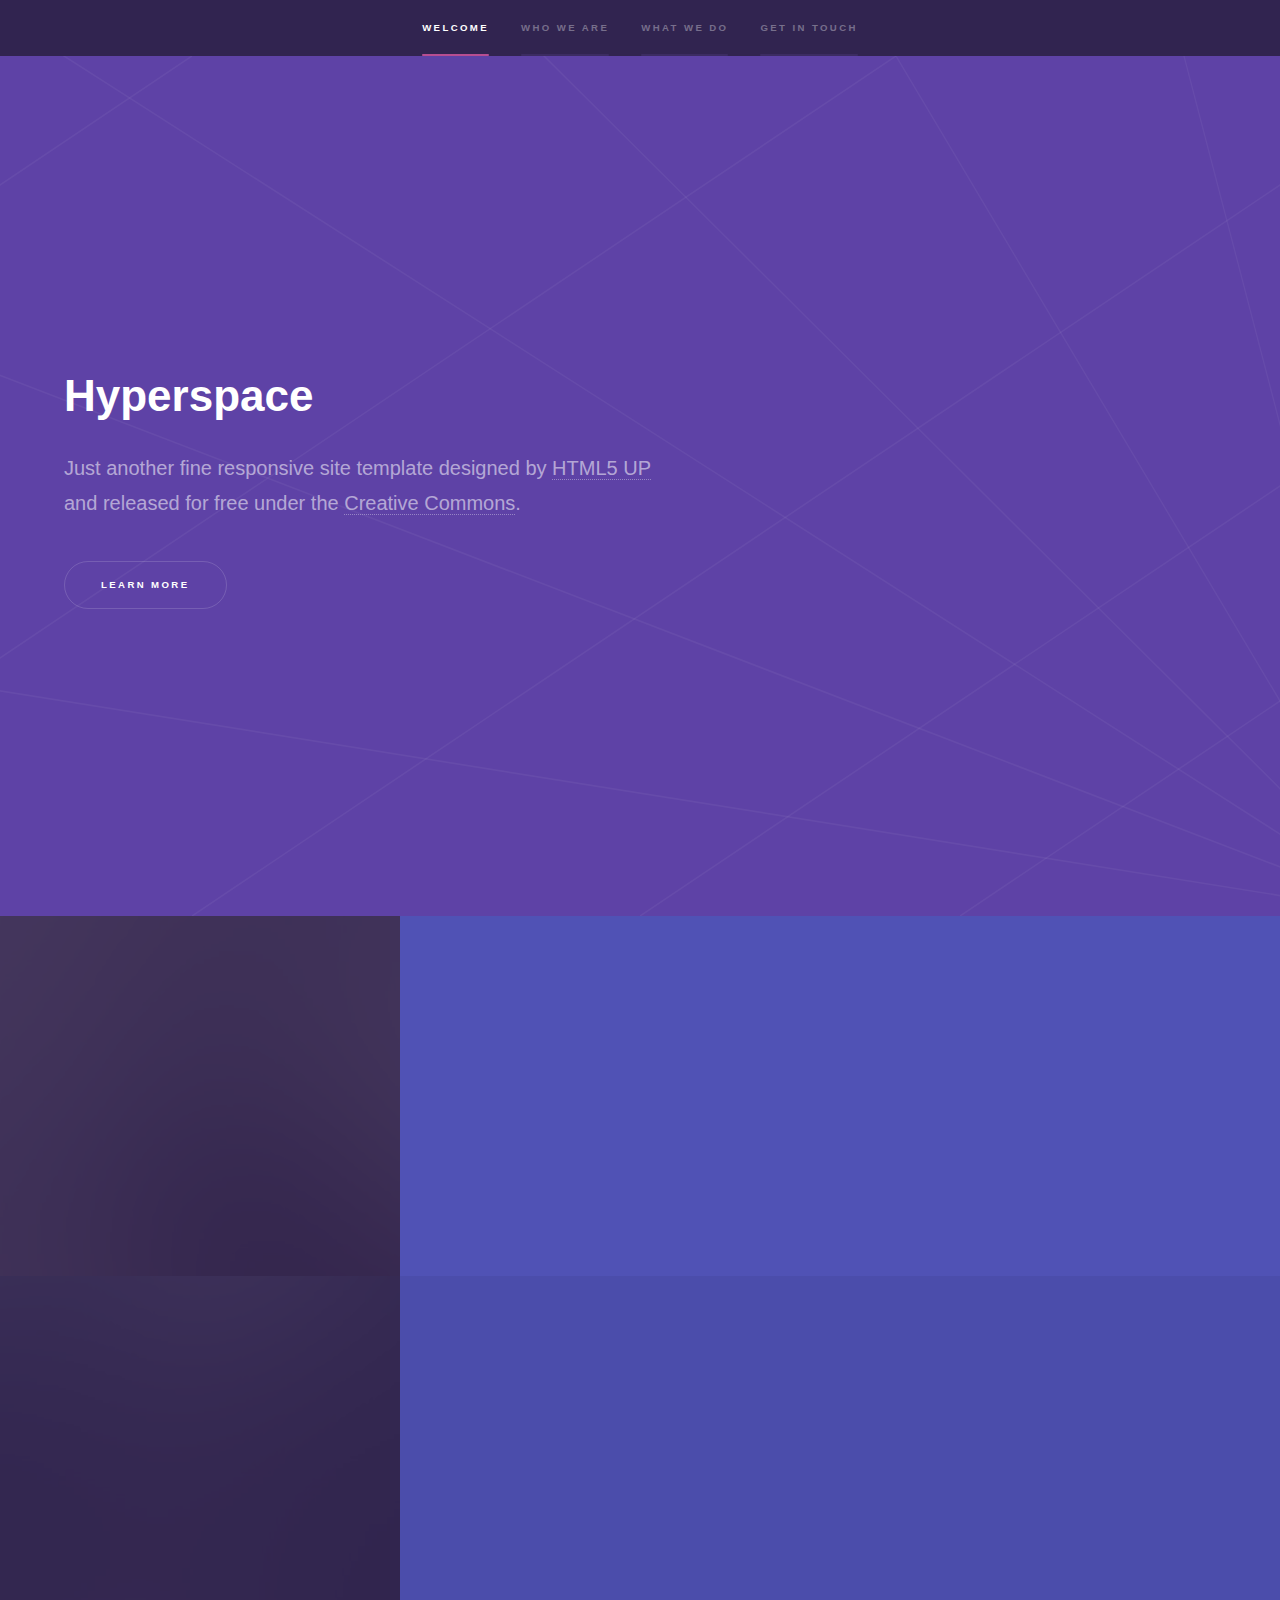
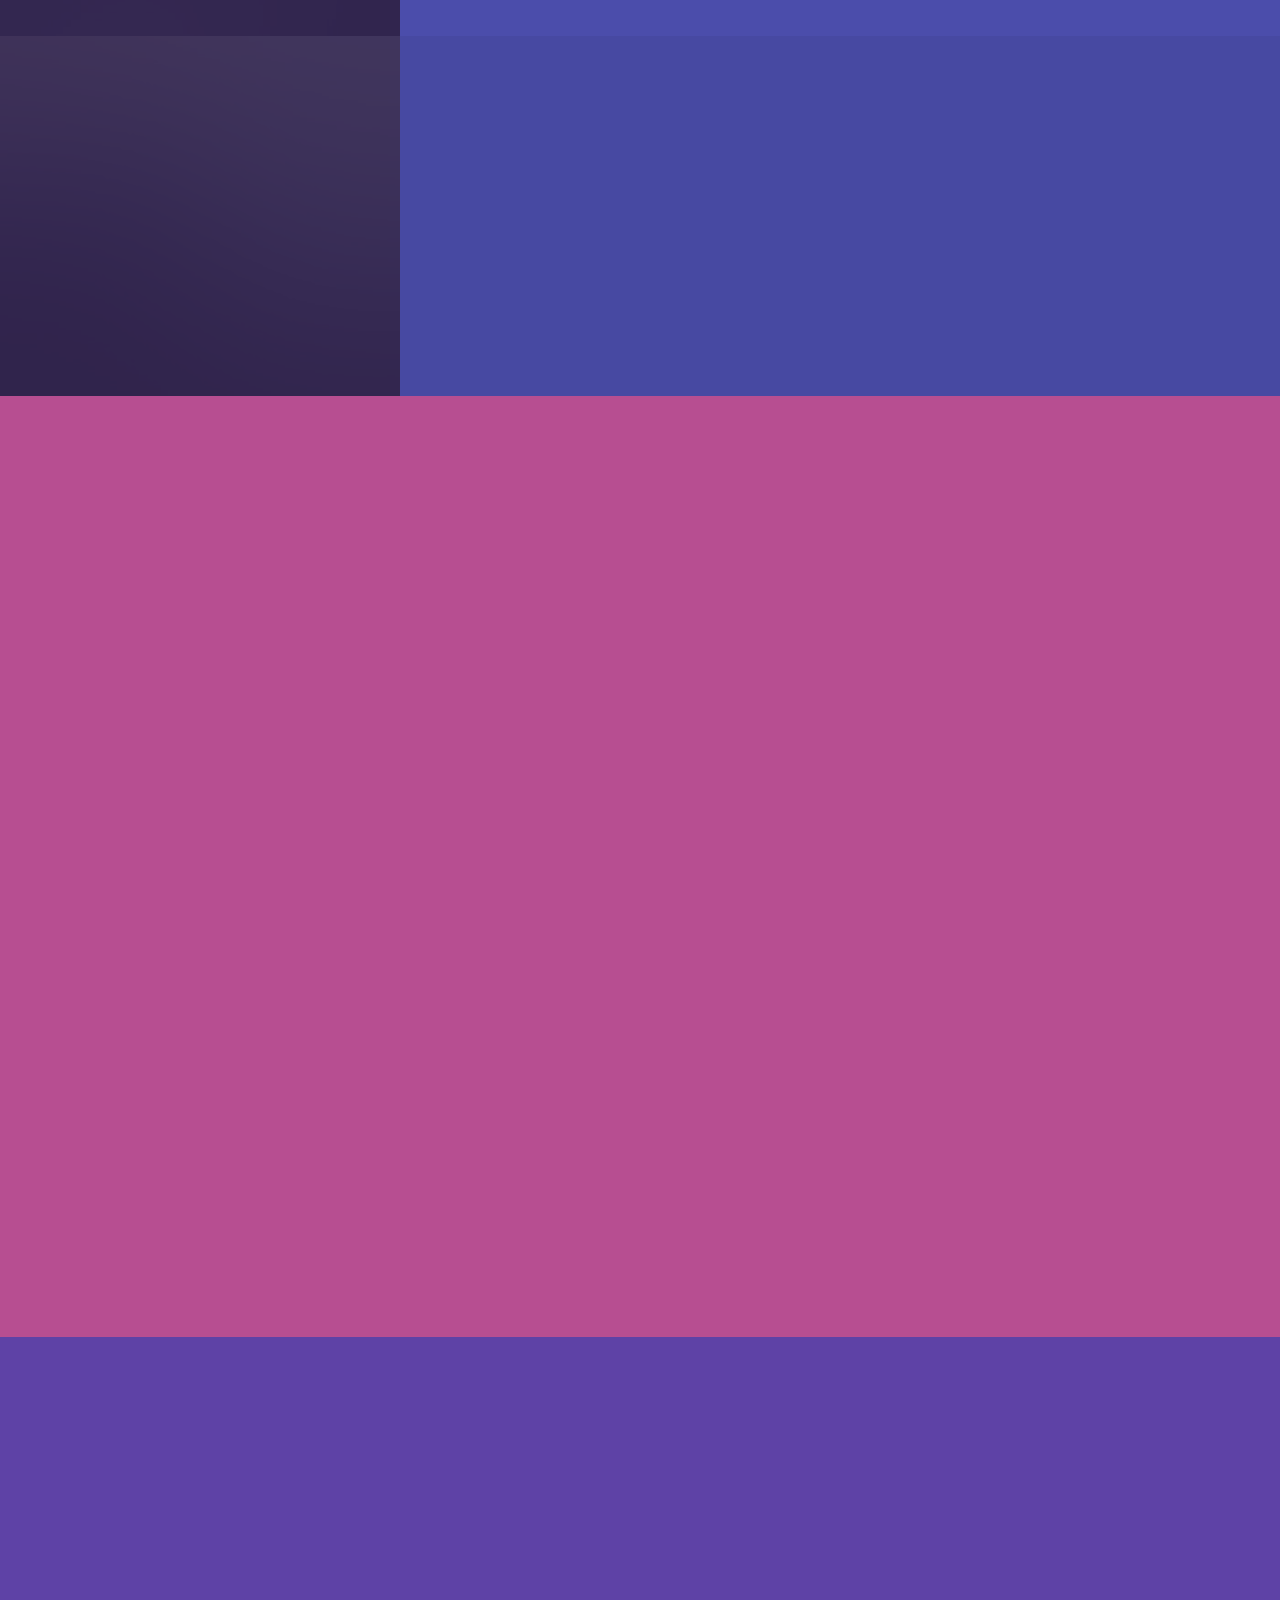
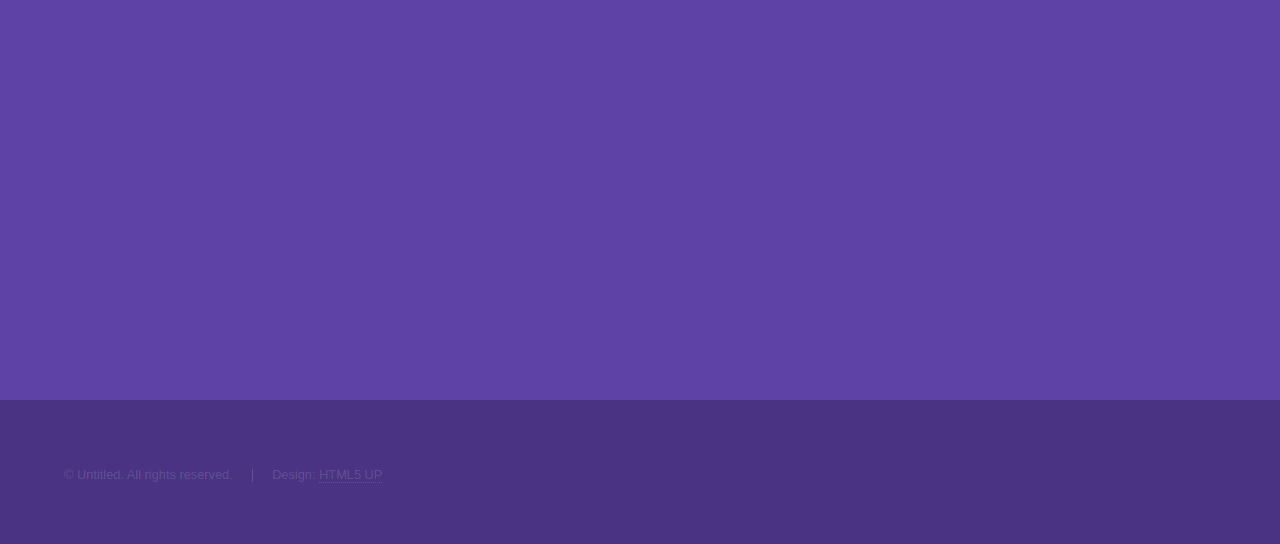
==== index.html @ 4c36fdf9 "1" ====
<!DOCTYPE HTML>
<!--
	Hyperspace by HTML5 UP
	html5up.net | @ajlkn
	Free for personal and commercial use under the CCA 3.0 license (html5up.net/license)
-->
<html>
	<head>
		<title>Hyperspace by HTML5 UP</title>
		<meta charset="utf-8" />
		<meta name="viewport" content="width=device-width, initial-scale=1, user-scalable=no" />
		<link rel="stylesheet" href="assets/css/main.css" />
		<noscript><link rel="stylesheet" href="assets/css/noscript.css" /></noscript>
	</head>
	<body class="is-preload">

		<!-- Sidebar -->
			<section id="sidebar">
				<div class="inner">
					<nav>
						<ul>
							<li><a href="#intro">Welcome</a></li>
							<li><a href="#one">Who we are</a></li>
							<li><a href="#two">What we do</a></li>
							<li><a href="#three">Get in touch</a></li>
						</ul>
					</nav>
				</div>
			</section>

		<!-- Wrapper -->
			<div id="wrapper">

				<!-- Intro -->
					<section id="intro" class="wrapper style1 fullscreen fade-up">
						<div class="inner">
							<h1>Hyperspace</h1>
							<p>Just another fine responsive site template designed by <a href="http://html5up.net">HTML5 UP</a><br />
							and released for free under the <a href="http://html5up.net/license">Creative Commons</a>.</p>
							<ul class="actions">
								<li><a href="#one" class="button scrolly">Learn more</a></li>
							</ul>
						</div>
					</section>

				<!-- One -->
					<section id="one" class="wrapper style2 spotlights">
						<section>
							<a href="#" class="image"><img src="images/pic01.jpg" alt="" data-position="center center" /></a>
							<div class="content">
								<div class="inner">
									<h2>Sed ipsum dolor</h2>
									<p>Phasellus convallis elit id ullamcorper pulvinar. Duis aliquam turpis mauris, eu ultricies erat malesuada quis. Aliquam dapibus.</p>
									<ul class="actions">
										<li><a href="generic.html" class="button">Learn more</a></li>
									</ul>
								</div>
							</div>
						</section>
						<section>
							<a href="#" class="image"><img src="images/pic02.jpg" alt="" data-position="top center" /></a>
							<div class="content">
								<div class="inner">
									<h2>Feugiat consequat</h2>
									<p>Phasellus convallis elit id ullamcorper pulvinar. Duis aliquam turpis mauris, eu ultricies erat malesuada quis. Aliquam dapibus.</p>
									<ul class="actions">
										<li><a href="generic.html" class="button">Learn more</a></li>
									</ul>
								</div>
							</div>
						</section>
						<section>
							<a href="#" class="image"><img src="images/pic03.jpg" alt="" data-position="25% 25%" /></a>
							<div class="content">
								<div class="inner">
									<h2>Ultricies aliquam</h2>
									<p>Phasellus convallis elit id ullamcorper pulvinar. Duis aliquam turpis mauris, eu ultricies erat malesuada quis. Aliquam dapibus.</p>
									<ul class="actions">
										<li><a href="generic.html" class="button">Learn more</a></li>
									</ul>
								</div>
							</div>
						</section>
					</section>

				<!-- Two -->
					<section id="two" class="wrapper style3 fade-up">
						<div class="inner">
							<h2>What we do</h2>
							<p>Phasellus convallis elit id ullamcorper pulvinar. Duis aliquam turpis mauris, eu ultricies erat malesuada quis. Aliquam dapibus, lacus eget hendrerit bibendum, urna est aliquam sem, sit amet imperdiet est velit quis lorem.</p>
							<div class="features">
								<section>
									<span class="icon solid major fa-code"></span>
									<h3>Lorem ipsum amet</h3>
									<p>Phasellus convallis elit id ullam corper amet et pulvinar. Duis aliquam turpis mauris, sed ultricies erat dapibus.</p>
								</section>
								<section>
									<span class="icon solid major fa-lock"></span>
									<h3>Aliquam sed nullam</h3>
									<p>Phasellus convallis elit id ullam corper amet et pulvinar. Duis aliquam turpis mauris, sed ultricies erat dapibus.</p>
								</section>
								<section>
									<span class="icon solid major fa-cog"></span>
									<h3>Sed erat ullam corper</h3>
									<p>Phasellus convallis elit id ullam corper amet et pulvinar. Duis aliquam turpis mauris, sed ultricies erat dapibus.</p>
								</section>
								<section>
									<span class="icon solid major fa-desktop"></span>
									<h3>Veroeros quis lorem</h3>
									<p>Phasellus convallis elit id ullam corper amet et pulvinar. Duis aliquam turpis mauris, sed ultricies erat dapibus.</p>
								</section>
								<section>
									<span class="icon solid major fa-link"></span>
									<h3>Urna quis bibendum</h3>
									<p>Phasellus convallis elit id ullam corper amet et pulvinar. Duis aliquam turpis mauris, sed ultricies erat dapibus.</p>
								</section>
								<section>
									<span class="icon major fa-gem"></span>
									<h3>Aliquam urna dapibus</h3>
									<p>Phasellus convallis elit id ullam corper amet et pulvinar. Duis aliquam turpis mauris, sed ultricies erat dapibus.</p>
								</section>
							</div>
							<ul class="actions">
								<li><a href="generic.html" class="button">Learn more</a></li>
							</ul>
						</div>
					</section>

				<!-- Three -->
					<section id="three" class="wrapper style1 fade-up">
						<div class="inner">
							<h2>Get in touch</h2>
							<p>Phasellus convallis elit id ullamcorper pulvinar. Duis aliquam turpis mauris, eu ultricies erat malesuada quis. Aliquam dapibus, lacus eget hendrerit bibendum, urna est aliquam sem, sit amet imperdiet est velit quis lorem.</p>
							<div class="split style1">
								<section>
									<form method="post" action="#">
										<div class="fields">
											<div class="field half">
												<label for="name">Name</label>
												<input type="text" name="name" id="name" />
											</div>
											<div class="field half">
												<label for="email">Email</label>
												<input type="text" name="email" id="email" />
											</div>
											<div class="field">
												<label for="message">Message</label>
												<textarea name="message" id="message" rows="5"></textarea>
											</div>
										</div>
										<ul class="actions">
											<li><a href="" class="button submit">Send Message</a></li>
										</ul>
									</form>
								</section>
								<section>
									<ul class="contact">
										<li>
											<h3>Address</h3>
											<span>12345 Somewhere Road #654<br />
											Nashville, TN 00000-0000<br />
											USA</span>
										</li>
										<li>
											<h3>Email</h3>
											<a href="#">user@untitled.tld</a>
										</li>
										<li>
											<h3>Phone</h3>
											<span>(000) 000-0000</span>
										</li>
										<li>
											<h3>Social</h3>
											<ul class="icons">
												<li><a href="#" class="icon brands fa-twitter"><span class="label">Twitter</span></a></li>
												<li><a href="#" class="icon brands fa-facebook-f"><span class="label">Facebook</span></a></li>
												<li><a href="#" class="icon brands fa-github"><span class="label">GitHub</span></a></li>
												<li><a href="#" class="icon brands fa-instagram"><span class="label">Instagram</span></a></li>
												<li><a href="#" class="icon brands fa-linkedin-in"><span class="label">LinkedIn</span></a></li>
											</ul>
										</li>
									</ul>
								</section>
							</div>
						</div>
					</section>

			</div>

		<!-- Footer -->
			<footer id="footer" class="wrapper style1-alt">
				<div class="inner">
					<ul class="menu">
						<li>&copy; Untitled. All rights reserved.</li><li>Design: <a href="http://html5up.net">HTML5 UP</a></li>
					</ul>
				</div>
			</footer>

		<!-- Scripts -->
			<script src="assets/js/jquery.min.js"></script>
			<script src="assets/js/jquery.scrollex.min.js"></script>
			<script src="assets/js/jquery.scrolly.min.js"></script>
			<script src="assets/js/browser.min.js"></script>
			<script src="assets/js/breakpoints.min.js"></script>
			<script src="assets/js/util.js"></script>
			<script src="assets/js/main.js"></script>

	</body>
</html>
---- assets/css/main.css ----
@import url(fontawesome-all.min.css);

/*
	Hyperspace by HTML5 UP
	html5up.net | @ajlkn
	Free for personal and commercial use under the CCA 3.0 license (html5up.net/license)
*/

html, body, div, span, applet, object,
iframe, h1, h2, h3, h4, h5, h6, p, blockquote,
pre, a, abbr, acronym, address, big, cite,
code, del, dfn, em, img, ins, kbd, q, s, samp,
small, strike, strong, sub, sup, tt, var, b,
u, i, center, dl, dt, dd, ol, ul, li, fieldset,
form, label, legend, table, caption, tbody,
tfoot, thead, tr, th, td, article, aside,
canvas, details, embed, figure, figcaption,
footer, header, hgroup, menu, nav, output, ruby,
section, summary, time, mark, audio, video {
	margin: 0;
	padding: 0;
	border: 0;
	font-size: 100%;
	font: inherit;
	vertical-align: baseline;}

article, aside, details, figcaption, figure,
footer, header, hgroup, menu, nav, section {
	display: block;}

body {
	line-height: 1;
}

ol, ul {
	list-style: none;
}

blockquote, q {
	quotes: none;
}

	blockquote:before, blockquote:after, q:before, q:after {
		content: '';
		content: none;
	}

table {
	border-collapse: collapse;
	border-spacing: 0;
}

body {
	-webkit-text-size-adjust: none;
}

mark {
	background-color: transparent;
	color: inherit;
}

input::-moz-focus-inner {
	border: 0;
	padding: 0;
}

input, select, textarea {
	-moz-appearance: none;
	-webkit-appearance: none;
	-ms-appearance: none;
	appearance: none;
}

/* Basic */

	@-ms-viewport {
		width: device-width;
	}

	body {
		-ms-overflow-style: scrollbar;
	}

	@media screen and (max-width: 480px) {

		html, body {
			min-width: 320px;
		}

	}

	html {
		box-sizing: border-box;
	}

	*, *:before, *:after {
		box-sizing: inherit;
	}

	body {
		background: #312450;
	}

		body.is-preload *, body.is-preload *:before, body.is-preload *:after {
			-moz-animation: none !important;
			-webkit-animation: none !important;
			-ms-animation: none !important;
			animation: none !important;
			-moz-transition: none !important;
			-webkit-transition: none !important;
			-ms-transition: none !important;
			transition: none !important;
		}

/* Type */

	body, input, select, textarea {
		color: rgba(255, 255, 255, 0.55);
		font-family: Arial, Helvetica, sans-serif;
		font-size: 16.5pt;
		font-weight: normal;
		line-height: 1.75;
	}

		@media screen and (max-width: 1680px) {

			body, input, select, textarea {
				font-size: 13pt;
			}

		}

		@media screen and (max-width: 1280px) {

			body, input, select, textarea {
				font-size: 12pt;
			}

		}

		@media screen and (max-width: 360px) {

			body, input, select, textarea {
				font-size: 11pt;
			}

		}

	a {
		-moz-transition: color 0.2s ease, border-bottom-color 0.2s ease;
		-webkit-transition: color 0.2s ease, border-bottom-color 0.2s ease;
		-ms-transition: color 0.2s ease, border-bottom-color 0.2s ease;
		transition: color 0.2s ease, border-bottom-color 0.2s ease;
		border-bottom: dotted 1px rgba(255, 255, 255, 0.35);
		color: inherit;
		text-decoration: none;
	}

		a:hover {
			border-bottom-color: transparent;
			color: #ffffff;
		}

	strong, b {
		color: #ffffff;
		font-weight: bold;
	}

	em, i {
		font-style: italic;
	}

	p {
		margin: 0 0 2em 0;
	}

	h1, h2, h3, h4, h5, h6 {
		color: #ffffff;
		font-weight: bold;
		line-height: 1.5;
		margin: 0 0 0.5em 0;
	}

		h1 a, h2 a, h3 a, h4 a, h5 a, h6 a {
			color: inherit;
			text-decoration: none;
		}

	h1 {
		font-size: 2.75em;
	}

		h1.major {
			margin: 0 0 1.3em 0;
			position: relative;
			padding-bottom: 0.35em;
		}

			h1.major:after {
				background-image: -moz-linear-gradient(to right, #5e42a6, #b74e91);
				background-image: -webkit-linear-gradient(to right, #5e42a6, #b74e91);
				background-image: -ms-linear-gradient(to right, #5e42a6, #b74e91);
				background-image: linear-gradient(to right, #5e42a6, #b74e91);
				-moz-transition: max-width 0.2s ease;
				-webkit-transition: max-width 0.2s ease;
				-ms-transition: max-width 0.2s ease;
				transition: max-width 0.2s ease;
				border-radius: 0.2em;
				bottom: 0;
				content: '';
				height: 0.05em;
				position: absolute;
				right: 0;
				width: 100%;
			}

	h2 {
		font-size: 1.75em;
	}

	h3 {
		font-size: 1.1em;
	}

	h4 {
		font-size: 1em;
	}

	h5 {
		font-size: 0.8em;
	}

	h6 {
		font-size: 0.6em;
	}

	@media screen and (max-width: 736px) {

		h1 {
			font-size: 2em;
		}

		h2 {
			font-size: 1.25em;
		}

		h3 {
			font-size: 1em;
		}

		h4 {
			font-size: 0.8em;
		}

		h5 {
			font-size: 0.6em;
		}

		h6 {
			font-size: 0.6em;
		}

	}

	sub {
		font-size: 0.8em;
		position: relative;
		top: 0.5em;
	}

	sup {
		font-size: 0.8em;
		position: relative;
		top: -0.5em;
	}

	blockquote {
		border-left: solid 4px rgba(255, 255, 255, 0.15);
		font-style: italic;
		margin: 0 0 2em 0;
		padding: 0.5em 0 0.5em 2em;
	}

	code {
		background: rgba(255, 255, 255, 0.05);
		border-radius: 0.25em;
		border: solid 1px rgba(255, 255, 255, 0.15);
		font-family: "Courier New", monospace;
		font-size: 0.9em;
		margin: 0 0.25em;
		padding: 0.25em 0.65em;
	}

	pre {
		-webkit-overflow-scrolling: touch;
		font-family: "Courier New", monospace;
		font-size: 0.9em;
		margin: 0 0 2em 0;
	}

		pre code {
			display: block;
			line-height: 1.75em;
			padding: 1em 1.5em;
			overflow-x: auto;
		}

	hr {
		border: 0;
		border-bottom: solid 1px rgba(255, 255, 255, 0.15);
		margin: 2em 0;
	}

		hr.major {
			margin: 3em 0;
		}

	.align-left {
		text-align: left;
	}

	.align-center {
		text-align: center;
	}

	.align-right {
		text-align: right;
	}

/* Row */

	.row {
		display: flex;
		flex-wrap: wrap;
		box-sizing: border-box;
		align-items: stretch;
	}

		.row > * {
			box-sizing: border-box;
		}

		.row.gtr-uniform > * > :last-child {
			margin-bottom: 0;
		}

		.row.aln-left {
			justify-content: flex-start;
		}

		.row.aln-center {
			justify-content: center;
		}

		.row.aln-right {
			justify-content: flex-end;
		}

		.row.aln-top {
			align-items: flex-start;
		}

		.row.aln-middle {
			align-items: center;
		}

		.row.aln-bottom {
			align-items: flex-end;
		}

		.row > .imp {
			order: -1;
		}

		.row > .col-1 {
			width: 8.33333%;
		}

		.row > .off-1 {
			margin-left: 8.33333%;
		}

		.row > .col-2 {
			width: 16.66667%;
		}

		.row > .off-2 {
			margin-left: 16.66667%;
		}

		.row > .col-3 {
			width: 25%;
		}

		.row > .off-3 {
			margin-left: 25%;
		}

		.row > .col-4 {
			width: 33.33333%;
		}

		.row > .off-4 {
			margin-left: 33.33333%;
		}

		.row > .col-5 {
			width: 41.66667%;
		}

		.row > .off-5 {
			margin-left: 41.66667%;
		}

		.row > .col-6 {
			width: 50%;
		}

		.row > .off-6 {
			margin-left: 50%;
		}

		.row > .col-7 {
			width: 58.33333%;
		}

		.row > .off-7 {
			margin-left: 58.33333%;
		}

		.row > .col-8 {
			width: 66.66667%;
		}

		.row > .off-8 {
			margin-left: 66.66667%;
		}

		.row > .col-9 {
			width: 75%;
		}

		.row > .off-9 {
			margin-left: 75%;
		}

		.row > .col-10 {
			width: 83.33333%;
		}

		.row > .off-10 {
			margin-left: 83.33333%;
		}

		.row > .col-11 {
			width: 91.66667%;
		}

		.row > .off-11 {
			margin-left: 91.66667%;
		}

		.row > .col-12 {
			width: 100%;
		}

		.row > .off-12 {
			margin-left: 100%;
		}

		.row.gtr-0 {
			margin-top: 0;
			margin-left: 0em;
		}

			.row.gtr-0 > * {
				padding: 0 0 0 0em;
			}

			.row.gtr-0.gtr-uniform {
				margin-top: 0em;
			}

				.row.gtr-0.gtr-uniform > * {
					padding-top: 0em;
				}

		.row.gtr-25 {
			margin-top: 0;
			margin-left: -0.375em;
		}

			.row.gtr-25 > * {
				padding: 0 0 0 0.375em;
			}

			.row.gtr-25.gtr-uniform {
				margin-top: -0.375em;
			}

				.row.gtr-25.gtr-uniform > * {
					padding-top: 0.375em;
				}

		.row.gtr-50 {
			margin-top: 0;
			margin-left: -0.75em;
		}

			.row.gtr-50 > * {
				padding: 0 0 0 0.75em;
			}

			.row.gtr-50.gtr-uniform {
				margin-top: -0.75em;
			}

				.row.gtr-50.gtr-uniform > * {
					padding-top: 0.75em;
				}

		.row {
			margin-top: 0;
			margin-left: -1.5em;
		}

			.row > * {
				padding: 0 0 0 1.5em;
			}

			.row.gtr-uniform {
				margin-top: -1.5em;
			}

				.row.gtr-uniform > * {
					padding-top: 1.5em;
				}

		.row.gtr-150 {
			margin-top: 0;
			margin-left: -2.25em;
		}

			.row.gtr-150 > * {
				padding: 0 0 0 2.25em;
			}

			.row.gtr-150.gtr-uniform {
				margin-top: -2.25em;
			}

				.row.gtr-150.gtr-uniform > * {
					padding-top: 2.25em;
				}

		.row.gtr-200 {
			margin-top: 0;
			margin-left: -3em;
		}

			.row.gtr-200 > * {
				padding: 0 0 0 3em;
			}

			.row.gtr-200.gtr-uniform {
				margin-top: -3em;
			}

				.row.gtr-200.gtr-uniform > * {
					padding-top: 3em;
				}

		@media screen and (max-width: 1680px) {

			.row {
				display: flex;
				flex-wrap: wrap;
				box-sizing: border-box;
				align-items: stretch;
			}

				.row > * {
					box-sizing: border-box;
				}

				.row.gtr-uniform > * > :last-child {
					margin-bottom: 0;
				}

				.row.aln-left {
					justify-content: flex-start;
				}

				.row.aln-center {
					justify-content: center;
				}

				.row.aln-right {
					justify-content: flex-end;
				}

				.row.aln-top {
					align-items: flex-start;
				}

				.row.aln-middle {
					align-items: center;
				}

				.row.aln-bottom {
					align-items: flex-end;
				}

				.row > .imp-xlarge {
					order: -1;
				}

				.row > .col-1-xlarge {
					width: 8.33333%;
				}

				.row > .off-1-xlarge {
					margin-left: 8.33333%;
				}

				.row > .col-2-xlarge {
					width: 16.66667%;
				}

				.row > .off-2-xlarge {
					margin-left: 16.66667%;
				}

				.row > .col-3-xlarge {
					width: 25%;
				}

				.row > .off-3-xlarge {
					margin-left: 25%;
				}

				.row > .col-4-xlarge {
					width: 33.33333%;
				}

				.row > .off-4-xlarge {
					margin-left: 33.33333%;
				}

				.row > .col-5-xlarge {
					width: 41.66667%;
				}

				.row > .off-5-xlarge {
					margin-left: 41.66667%;
				}

				.row > .col-6-xlarge {
					width: 50%;
				}

				.row > .off-6-xlarge {
					margin-left: 50%;
				}

				.row > .col-7-xlarge {
					width: 58.33333%;
				}

				.row > .off-7-xlarge {
					margin-left: 58.33333%;
				}

				.row > .col-8-xlarge {
					width: 66.66667%;
				}

				.row > .off-8-xlarge {
					margin-left: 66.66667%;
				}

				.row > .col-9-xlarge {
					width: 75%;
				}

				.row > .off-9-xlarge {
					margin-left: 75%;
				}

				.row > .col-10-xlarge {
					width: 83.33333%;
				}

				.row > .off-10-xlarge {
					margin-left: 83.33333%;
				}

				.row > .col-11-xlarge {
					width: 91.66667%;
				}

				.row > .off-11-xlarge {
					margin-left: 91.66667%;
				}

				.row > .col-12-xlarge {
					width: 100%;
				}

				.row > .off-12-xlarge {
					margin-left: 100%;
				}

				.row.gtr-0 {
					margin-top: 0;
					margin-left: 0em;
				}

					.row.gtr-0 > * {
						padding: 0 0 0 0em;
					}

					.row.gtr-0.gtr-uniform {
						margin-top: 0em;
					}

						.row.gtr-0.gtr-uniform > * {
							padding-top: 0em;
						}

				.row.gtr-25 {
					margin-top: 0;
					margin-left: -0.375em;
				}

					.row.gtr-25 > * {
						padding: 0 0 0 0.375em;
					}

					.row.gtr-25.gtr-uniform {
						margin-top: -0.375em;
					}

						.row.gtr-25.gtr-uniform > * {
							padding-top: 0.375em;
						}

				.row.gtr-50 {
					margin-top: 0;
					margin-left: -0.75em;
				}

					.row.gtr-50 > * {
						padding: 0 0 0 0.75em;
					}

					.row.gtr-50.gtr-uniform {
						margin-top: -0.75em;
					}

						.row.gtr-50.gtr-uniform > * {
							padding-top: 0.75em;
						}

				.row {
					margin-top: 0;
					margin-left: -1.5em;
				}

					.row > * {
						padding: 0 0 0 1.5em;
					}

					.row.gtr-uniform {
						margin-top: -1.5em;
					}

						.row.gtr-uniform > * {
							padding-top: 1.5em;
						}

				.row.gtr-150 {
					margin-top: 0;
					margin-left: -2.25em;
				}

					.row.gtr-150 > * {
						padding: 0 0 0 2.25em;
					}

					.row.gtr-150.gtr-uniform {
						margin-top: -2.25em;
					}

						.row.gtr-150.gtr-uniform > * {
							padding-top: 2.25em;
						}

				.row.gtr-200 {
					margin-top: 0;
					margin-left: -3em;
				}

					.row.gtr-200 > * {
						padding: 0 0 0 3em;
					}

					.row.gtr-200.gtr-uniform {
						margin-top: -3em;
					}

						.row.gtr-200.gtr-uniform > * {
							padding-top: 3em;
						}

		}

		@media screen and (max-width: 1280px) {

			.row {
				display: flex;
				flex-wrap: wrap;
				box-sizing: border-box;
				align-items: stretch;
			}

				.row > * {
					box-sizing: border-box;
				}

				.row.gtr-uniform > * > :last-child {
					margin-bottom: 0;
				}

				.row.aln-left {
					justify-content: flex-start;
				}

				.row.aln-center {
					justify-content: center;
				}

				.row.aln-right {
					justify-content: flex-end;
				}

				.row.aln-top {
					align-items: flex-start;
				}

				.row.aln-middle {
					align-items: center;
				}

				.row.aln-bottom {
					align-items: flex-end;
				}

				.row > .imp-large {
					order: -1;
				}

				.row > .col-1-large {
					width: 8.33333%;
				}

				.row > .off-1-large {
					margin-left: 8.33333%;
				}

				.row > .col-2-large {
					width: 16.66667%;
				}

				.row > .off-2-large {
					margin-left: 16.66667%;
				}

				.row > .col-3-large {
					width: 25%;
				}

				.row > .off-3-large {
					margin-left: 25%;
				}

				.row > .col-4-large {
					width: 33.33333%;
				}

				.row > .off-4-large {
					margin-left: 33.33333%;
				}

				.row > .col-5-large {
					width: 41.66667%;
				}

				.row > .off-5-large {
					margin-left: 41.66667%;
				}

				.row > .col-6-large {
					width: 50%;
				}

				.row > .off-6-large {
					margin-left: 50%;
				}

				.row > .col-7-large {
					width: 58.33333%;
				}

				.row > .off-7-large {
					margin-left: 58.33333%;
				}

				.row > .col-8-large {
					width: 66.66667%;
				}

				.row > .off-8-large {
					margin-left: 66.66667%;
				}

				.row > .col-9-large {
					width: 75%;
				}

				.row > .off-9-large {
					margin-left: 75%;
				}

				.row > .col-10-large {
					width: 83.33333%;
				}

				.row > .off-10-large {
					margin-left: 83.33333%;
				}

				.row > .col-11-large {
					width: 91.66667%;
				}

				.row > .off-11-large {
					margin-left: 91.66667%;
				}

				.row > .col-12-large {
					width: 100%;
				}

				.row > .off-12-large {
					margin-left: 100%;
				}

				.row.gtr-0 {
					margin-top: 0;
					margin-left: 0em;
				}

					.row.gtr-0 > * {
						padding: 0 0 0 0em;
					}

					.row.gtr-0.gtr-uniform {
						margin-top: 0em;
					}

						.row.gtr-0.gtr-uniform > * {
							padding-top: 0em;
						}

				.row.gtr-25 {
					margin-top: 0;
					margin-left: -0.375em;
				}

					.row.gtr-25 > * {
						padding: 0 0 0 0.375em;
					}

					.row.gtr-25.gtr-uniform {
						margin-top: -0.375em;
					}

						.row.gtr-25.gtr-uniform > * {
							padding-top: 0.375em;
						}

				.row.gtr-50 {
					margin-top: 0;
					margin-left: -0.75em;
				}

					.row.gtr-50 > * {
						padding: 0 0 0 0.75em;
					}

					.row.gtr-50.gtr-uniform {
						margin-top: -0.75em;
					}

						.row.gtr-50.gtr-uniform > * {
							padding-top: 0.75em;
						}

				.row {
					margin-top: 0;
					margin-left: -1.5em;
				}

					.row > * {
						padding: 0 0 0 1.5em;
					}

					.row.gtr-uniform {
						margin-top: -1.5em;
					}

						.row.gtr-uniform > * {
							padding-top: 1.5em;
						}

				.row.gtr-150 {
					margin-top: 0;
					margin-left: -2.25em;
				}

					.row.gtr-150 > * {
						padding: 0 0 0 2.25em;
					}

					.row.gtr-150.gtr-uniform {
						margin-top: -2.25em;
					}

						.row.gtr-150.gtr-uniform > * {
							padding-top: 2.25em;
						}

				.row.gtr-200 {
					margin-top: 0;
					margin-left: -3em;
				}

					.row.gtr-200 > * {
						padding: 0 0 0 3em;
					}

					.row.gtr-200.gtr-uniform {
						margin-top: -3em;
					}

						.row.gtr-200.gtr-uniform > * {
							padding-top: 3em;
						}

		}

		@media screen and (max-width: 980px) {

			.row {
				display: flex;
				flex-wrap: wrap;
				box-sizing: border-box;
				align-items: stretch;
			}

				.row > * {
					box-sizing: border-box;
				}

				.row.gtr-uniform > * > :last-child {
					margin-bottom: 0;
				}

				.row.aln-left {
					justify-content: flex-start;
				}

				.row.aln-center {
					justify-content: center;
				}

				.row.aln-right {
					justify-content: flex-end;
				}

				.row.aln-top {
					align-items: flex-start;
				}

				.row.aln-middle {
					align-items: center;
				}

				.row.aln-bottom {
					align-items: flex-end;
				}

				.row > .imp-medium {
					order: -1;
				}

				.row > .col-1-medium {
					width: 8.33333%;
				}

				.row > .off-1-medium {
					margin-left: 8.33333%;
				}

				.row > .col-2-medium {
					width: 16.66667%;
				}

				.row > .off-2-medium {
					margin-left: 16.66667%;
				}

				.row > .col-3-medium {
					width: 25%;
				}

				.row > .off-3-medium {
					margin-left: 25%;
				}

				.row > .col-4-medium {
					width: 33.33333%;
				}

				.row > .off-4-medium {
					margin-left: 33.33333%;
				}

				.row > .col-5-medium {
					width: 41.66667%;
				}

				.row > .off-5-medium {
					margin-left: 41.66667%;
				}

				.row > .col-6-medium {
					width: 50%;
				}

				.row > .off-6-medium {
					margin-left: 50%;
				}

				.row > .col-7-medium {
					width: 58.33333%;
				}

				.row > .off-7-medium {
					margin-left: 58.33333%;
				}

				.row > .col-8-medium {
					width: 66.66667%;
				}

				.row > .off-8-medium {
					margin-left: 66.66667%;
				}

				.row > .col-9-medium {
					width: 75%;
				}

				.row > .off-9-medium {
					margin-left: 75%;
				}

				.row > .col-10-medium {
					width: 83.33333%;
				}

				.row > .off-10-medium {
					margin-left: 83.33333%;
				}

				.row > .col-11-medium {
					width: 91.66667%;
				}

				.row > .off-11-medium {
					margin-left: 91.66667%;
				}

				.row > .col-12-medium {
					width: 100%;
				}

				.row > .off-12-medium {
					margin-left: 100%;
				}

				.row.gtr-0 {
					margin-top: 0;
					margin-left: 0em;
				}

					.row.gtr-0 > * {
						padding: 0 0 0 0em;
					}

					.row.gtr-0.gtr-uniform {
						margin-top: 0em;
					}

						.row.gtr-0.gtr-uniform > * {
							padding-top: 0em;
						}

				.row.gtr-25 {
					margin-top: 0;
					margin-left: -0.375em;
				}

					.row.gtr-25 > * {
						padding: 0 0 0 0.375em;
					}

					.row.gtr-25.gtr-uniform {
						margin-top: -0.375em;
					}

						.row.gtr-25.gtr-uniform > * {
							padding-top: 0.375em;
						}

				.row.gtr-50 {
					margin-top: 0;
					margin-left: -0.75em;
				}

					.row.gtr-50 > * {
						padding: 0 0 0 0.75em;
					}

					.row.gtr-50.gtr-uniform {
						margin-top: -0.75em;
					}

						.row.gtr-50.gtr-uniform > * {
							padding-top: 0.75em;
						}

				.row {
					margin-top: 0;
					margin-left: -1.5em;
				}

					.row > * {
						padding: 0 0 0 1.5em;
					}

					.row.gtr-uniform {
						margin-top: -1.5em;
					}

						.row.gtr-uniform > * {
							padding-top: 1.5em;
						}

				.row.gtr-150 {
					margin-top: 0;
					margin-left: -2.25em;
				}

					.row.gtr-150 > * {
						padding: 0 0 0 2.25em;
					}

					.row.gtr-150.gtr-uniform {
						margin-top: -2.25em;
					}

						.row.gtr-150.gtr-uniform > * {
							padding-top: 2.25em;
						}

				.row.gtr-200 {
					margin-top: 0;
					margin-left: -3em;
				}

					.row.gtr-200 > * {
						padding: 0 0 0 3em;
					}

					.row.gtr-200.gtr-uniform {
						margin-top: -3em;
					}

						.row.gtr-200.gtr-uniform > * {
							padding-top: 3em;
						}

		}

		@media screen and (max-width: 736px) {

			.row {
				display: flex;
				flex-wrap: wrap;
				box-sizing: border-box;
				align-items: stretch;
			}

				.row > * {
					box-sizing: border-box;
				}

				.row.gtr-uniform > * > :last-child {
					margin-bottom: 0;
				}

				.row.aln-left {
					justify-content: flex-start;
				}

				.row.aln-center {
					justify-content: center;
				}

				.row.aln-right {
					justify-content: flex-end;
				}

				.row.aln-top {
					align-items: flex-start;
				}

				.row.aln-middle {
					align-items: center;
				}

				.row.aln-bottom {
					align-items: flex-end;
				}

				.row > .imp-small {
					order: -1;
				}

				.row > .col-1-small {
					width: 8.33333%;
				}

				.row > .off-1-small {
					margin-left: 8.33333%;
				}

				.row > .col-2-small {
					width: 16.66667%;
				}

				.row > .off-2-small {
					margin-left: 16.66667%;
				}

				.row > .col-3-small {
					width: 25%;
				}

				.row > .off-3-small {
					margin-left: 25%;
				}

				.row > .col-4-small {
					width: 33.33333%;
				}

				.row > .off-4-small {
					margin-left: 33.33333%;
				}

				.row > .col-5-small {
					width: 41.66667%;
				}

				.row > .off-5-small {
					margin-left: 41.66667%;
				}

				.row > .col-6-small {
					width: 50%;
				}

				.row > .off-6-small {
					margin-left: 50%;
				}

				.row > .col-7-small {
					width: 58.33333%;
				}

				.row > .off-7-small {
					margin-left: 58.33333%;
				}

				.row > .col-8-small {
					width: 66.66667%;
				}

				.row > .off-8-small {
					margin-left: 66.66667%;
				}

				.row > .col-9-small {
					width: 75%;
				}

				.row > .off-9-small {
					margin-left: 75%;
				}

				.row > .col-10-small {
					width: 83.33333%;
				}

				.row > .off-10-small {
					margin-left: 83.33333%;
				}

				.row > .col-11-small {
					width: 91.66667%;
				}

				.row > .off-11-small {
					margin-left: 91.66667%;
				}

				.row > .col-12-small {
					width: 100%;
				}

				.row > .off-12-small {
					margin-left: 100%;
				}

				.row.gtr-0 {
					margin-top: 0;
					margin-left: 0em;
				}

					.row.gtr-0 > * {
						padding: 0 0 0 0em;
					}

					.row.gtr-0.gtr-uniform {
						margin-top: 0em;
					}

						.row.gtr-0.gtr-uniform > * {
							padding-top: 0em;
						}

				.row.gtr-25 {
					margin-top: 0;
					margin-left: -0.375em;
				}

					.row.gtr-25 > * {
						padding: 0 0 0 0.375em;
					}

					.row.gtr-25.gtr-uniform {
						margin-top: -0.375em;
					}

						.row.gtr-25.gtr-uniform > * {
							padding-top: 0.375em;
						}

				.row.gtr-50 {
					margin-top: 0;
					margin-left: -0.75em;
				}

					.row.gtr-50 > * {
						padding: 0 0 0 0.75em;
					}

					.row.gtr-50.gtr-uniform {
						margin-top: -0.75em;
					}

						.row.gtr-50.gtr-uniform > * {
							padding-top: 0.75em;
						}

				.row {
					margin-top: 0;
					margin-left: -1.5em;
				}

					.row > * {
						padding: 0 0 0 1.5em;
					}

					.row.gtr-uniform {
						margin-top: -1.5em;
					}

						.row.gtr-uniform > * {
							padding-top: 1.5em;
						}

				.row.gtr-150 {
					margin-top: 0;
					margin-left: -2.25em;
				}

					.row.gtr-150 > * {
						padding: 0 0 0 2.25em;
					}

					.row.gtr-150.gtr-uniform {
						margin-top: -2.25em;
					}

						.row.gtr-150.gtr-uniform > * {
							padding-top: 2.25em;
						}

				.row.gtr-200 {
					margin-top: 0;
					margin-left: -3em;
				}

					.row.gtr-200 > * {
						padding: 0 0 0 3em;
					}

					.row.gtr-200.gtr-uniform {
						margin-top: -3em;
					}

						.row.gtr-200.gtr-uniform > * {
							padding-top: 3em;
						}

		}

		@media screen and (max-width: 480px) {

			.row {
				display: flex;
				flex-wrap: wrap;
				box-sizing: border-box;
				align-items: stretch;
			}

				.row > * {
					box-sizing: border-box;
				}

				.row.gtr-uniform > * > :last-child {
					margin-bottom: 0;
				}

				.row.aln-left {
					justify-content: flex-start;
				}

				.row.aln-center {
					justify-content: center;
				}

				.row.aln-right {
					justify-content: flex-end;
				}

				.row.aln-top {
					align-items: flex-start;
				}

				.row.aln-middle {
					align-items: center;
				}

				.row.aln-bottom {
					align-items: flex-end;
				}

				.row > .imp-xsmall {
					order: -1;
				}

				.row > .col-1-xsmall {
					width: 8.33333%;
				}

				.row > .off-1-xsmall {
					margin-left: 8.33333%;
				}

				.row > .col-2-xsmall {
					width: 16.66667%;
				}

				.row > .off-2-xsmall {
					margin-left: 16.66667%;
				}

				.row > .col-3-xsmall {
					width: 25%;
				}

				.row > .off-3-xsmall {
					margin-left: 25%;
				}

				.row > .col-4-xsmall {
					width: 33.33333%;
				}

				.row > .off-4-xsmall {
					margin-left: 33.33333%;
				}

				.row > .col-5-xsmall {
					width: 41.66667%;
				}

				.row > .off-5-xsmall {
					margin-left: 41.66667%;
				}

				.row > .col-6-xsmall {
					width: 50%;
				}

				.row > .off-6-xsmall {
					margin-left: 50%;
				}

				.row > .col-7-xsmall {
					width: 58.33333%;
				}

				.row > .off-7-xsmall {
					margin-left: 58.33333%;
				}

				.row > .col-8-xsmall {
					width: 66.66667%;
				}

				.row > .off-8-xsmall {
					margin-left: 66.66667%;
				}

				.row > .col-9-xsmall {
					width: 75%;
				}

				.row > .off-9-xsmall {
					margin-left: 75%;
				}

				.row > .col-10-xsmall {
					width: 83.33333%;
				}

				.row > .off-10-xsmall {
					margin-left: 83.33333%;
				}

				.row > .col-11-xsmall {
					width: 91.66667%;
				}

				.row > .off-11-xsmall {
					margin-left: 91.66667%;
				}

				.row > .col-12-xsmall {
					width: 100%;
				}

				.row > .off-12-xsmall {
					margin-left: 100%;
				}

				.row.gtr-0 {
					margin-top: 0;
					margin-left: 0em;
				}

					.row.gtr-0 > * {
						padding: 0 0 0 0em;
					}

					.row.gtr-0.gtr-uniform {
						margin-top: 0em;
					}

						.row.gtr-0.gtr-uniform > * {
							padding-top: 0em;
						}

				.row.gtr-25 {
					margin-top: 0;
					margin-left: -0.375em;
				}

					.row.gtr-25 > * {
						padding: 0 0 0 0.375em;
					}

					.row.gtr-25.gtr-uniform {
						margin-top: -0.375em;
					}

						.row.gtr-25.gtr-uniform > * {
							padding-top: 0.375em;
						}

				.row.gtr-50 {
					margin-top: 0;
					margin-left: -0.75em;
				}

					.row.gtr-50 > * {
						padding: 0 0 0 0.75em;
					}

					.row.gtr-50.gtr-uniform {
						margin-top: -0.75em;
					}

						.row.gtr-50.gtr-uniform > * {
							padding-top: 0.75em;
						}

				.row {
					margin-top: 0;
					margin-left: -1.5em;
				}

					.row > * {
						padding: 0 0 0 1.5em;
					}

					.row.gtr-uniform {
						margin-top: -1.5em;
					}

						.row.gtr-uniform > * {
							padding-top: 1.5em;
						}

				.row.gtr-150 {
					margin-top: 0;
					margin-left: -2.25em;
				}

					.row.gtr-150 > * {
						padding: 0 0 0 2.25em;
					}

					.row.gtr-150.gtr-uniform {
						margin-top: -2.25em;
					}

						.row.gtr-150.gtr-uniform > * {
							padding-top: 2.25em;
						}

				.row.gtr-200 {
					margin-top: 0;
					margin-left: -3em;
				}

					.row.gtr-200 > * {
						padding: 0 0 0 3em;
					}

					.row.gtr-200.gtr-uniform {
						margin-top: -3em;
					}

						.row.gtr-200.gtr-uniform > * {
							padding-top: 3em;
						}

		}

/* Box */

	.box {
		border-radius: 0.25em;
		border: solid 1px rgba(255, 255, 255, 0.15);
		margin-bottom: 2em;
		padding: 1.5em;
	}

		.box > :last-child,
		.box > :last-child > :last-child,
		.box > :last-child > :last-child > :last-child {
			margin-bottom: 0;
		}

		.box.alt {
			border: 0;
			border-radius: 0;
			padding: 0;
		}

/* Button */

	input[type="submit"],
	input[type="reset"],
	input[type="button"],
	button,
	.button {
		-moz-appearance: none;
		-webkit-appearance: none;
		-ms-appearance: none;
		appearance: none;
		-moz-transition: border-color 0.2s ease;
		-webkit-transition: border-color 0.2s ease;
		-ms-transition: border-color 0.2s ease;
		transition: border-color 0.2s ease;
		background-color: transparent;
		border: solid 1px !important;
		border-color: rgba(255, 255, 255, 0.15) !important;
		border-radius: 3em;
		color: #ffffff !important;
		cursor: pointer;
		display: inline-block;
		font-size: 0.6em;
		font-weight: bold;
		height: calc(4.75em + 2px);
		letter-spacing: 0.25em;
		line-height: 4.75em;
		outline: 0;
		padding: 0 3.75em;
		position: relative;
		text-align: center;
		text-decoration: none;
		text-transform: uppercase;
		white-space: nowrap;
	}

		input[type="submit"]:after,
		input[type="reset"]:after,
		input[type="button"]:after,
		button:after,
		.button:after {
			-moz-transform: scale(0.25);
			-webkit-transform: scale(0.25);
			-ms-transform: scale(0.25);
			transform: scale(0.25);
			pointer-events: none;
			-moz-transition: opacity 0.2s ease, -moz-transform 0.2s ease;
			-webkit-transition: opacity 0.2s ease, -webkit-transform 0.2s ease;
			-ms-transition: opacity 0.2s ease, -ms-transform 0.2s ease;
			transition: opacity 0.2s ease, transform 0.2s ease;
			background: #ffffff;
			border-radius: 3em;
			content: '';
			height: 100%;
			left: 0;
			opacity: 0;
			position: absolute;
			top: 0;
			width: 100%;
		}

		input[type="submit"].icon:before,
		input[type="reset"].icon:before,
		input[type="button"].icon:before,
		button.icon:before,
		.button.icon:before {
			margin-right: 0.75em;
		}

		input[type="submit"].fit,
		input[type="reset"].fit,
		input[type="button"].fit,
		button.fit,
		.button.fit {
			width: 100%;
		}

		input[type="submit"].small,
		input[type="reset"].small,
		input[type="button"].small,
		button.small,
		.button.small {
			font-size: 0.4em;
		}

		input[type="submit"].large,
		input[type="reset"].large,
		input[type="button"].large,
		button.large,
		.button.large {
			font-size: 0.8em;
		}

		input[type="submit"].primary,
		input[type="reset"].primary,
		input[type="button"].primary,
		button.primary,
		.button.primary {
			background-color: #ffffff;
			color: #312450 !important;
		}

			input[type="submit"].primary:after,
			input[type="reset"].primary:after,
			input[type="button"].primary:after,
			button.primary:after,
			.button.primary:after {
				display: none;
			}

		input[type="submit"].disabled, input[type="submit"]:disabled,
		input[type="reset"].disabled,
		input[type="reset"]:disabled,
		input[type="button"].disabled,
		input[type="button"]:disabled,
		button.disabled,
		button:disabled,
		.button.disabled,
		.button:disabled {
			cursor: default;
			opacity: 0.5;
			pointer-events: none;
		}

		input[type="submit"]:hover,
		input[type="reset"]:hover,
		input[type="button"]:hover,
		button:hover,
		.button:hover {
			border-color: rgba(255, 255, 255, 0.55) !important;
		}

			input[type="submit"]:hover:after,
			input[type="reset"]:hover:after,
			input[type="button"]:hover:after,
			button:hover:after,
			.button:hover:after {
				opacity: 0.05;
				-moz-transform: scale(1);
				-webkit-transform: scale(1);
				-ms-transform: scale(1);
				transform: scale(1);
			}

			input[type="submit"]:hover:active,
			input[type="reset"]:hover:active,
			input[type="button"]:hover:active,
			button:hover:active,
			.button:hover:active {
				border-color: #ffffff !important;
			}

				input[type="submit"]:hover:active:after,
				input[type="reset"]:hover:active:after,
				input[type="button"]:hover:active:after,
				button:hover:active:after,
				.button:hover:active:after {
					opacity: 0.1;
				}

/* Features */

	.features {
		display: -moz-flex;
		display: -webkit-flex;
		display: -ms-flex;
		display: flex;
		-moz-flex-wrap: wrap;
		-webkit-flex-wrap: wrap;
		-ms-flex-wrap: wrap;
		flex-wrap: wrap;
		border-radius: 0.25em;
		border: solid 1px rgba(255, 255, 255, 0.15);
		background: rgba(255, 255, 255, 0.05);
		margin: 0 0 2em 0;
	}

		.features section {
			padding: 3.5em 3em 1em 7em ;
			width: 50%;
			border-top: solid 1px rgba(255, 255, 255, 0.15);
			position: relative;
		}

			.features section:nth-child(-n + 2) {
				border-top-width: 0;
			}

			.features section:nth-child(2n) {
				border-left: solid 1px rgba(255, 255, 255, 0.15);
			}

			.features section .icon {
				-moz-transition: opacity 0.5s ease, -moz-transform 0.5s ease;
				-webkit-transition: opacity 0.5s ease, -webkit-transform 0.5s ease;
				-ms-transition: opacity 0.5s ease, -ms-transform 0.5s ease;
				transition: opacity 0.5s ease, transform 0.5s ease;
				-moz-transition-delay: 1s;
				-webkit-transition-delay: 1s;
				-ms-transition-delay: 1s;
				transition-delay: 1s;
				-moz-transform: scale(1);
				-webkit-transform: scale(1);
				-ms-transform: scale(1);
				transform: scale(1);
				position: absolute;
				left: 3em;
				top: 3em;
				opacity: 1;
			}

			.features section:nth-child(1) .icon {
				-moz-transition-delay: 0.15s;
				-webkit-transition-delay: 0.15s;
				-ms-transition-delay: 0.15s;
				transition-delay: 0.15s;
			}

			.features section:nth-child(2) .icon {
				-moz-transition-delay: 0.3s;
				-webkit-transition-delay: 0.3s;
				-ms-transition-delay: 0.3s;
				transition-delay: 0.3s;
			}

			.features section:nth-child(3) .icon {
				-moz-transition-delay: 0.45s;
				-webkit-transition-delay: 0.45s;
				-ms-transition-delay: 0.45s;
				transition-delay: 0.45s;
			}

			.features section:nth-child(4) .icon {
				-moz-transition-delay: 0.6s;
				-webkit-transition-delay: 0.6s;
				-ms-transition-delay: 0.6s;
				transition-delay: 0.6s;
			}

			.features section:nth-child(5) .icon {
				-moz-transition-delay: 0.75s;
				-webkit-transition-delay: 0.75s;
				-ms-transition-delay: 0.75s;
				transition-delay: 0.75s;
			}

			.features section:nth-child(6) .icon {
				-moz-transition-delay: 0.9s;
				-webkit-transition-delay: 0.9s;
				-ms-transition-delay: 0.9s;
				transition-delay: 0.9s;
			}

			.features section:nth-child(7) .icon {
				-moz-transition-delay: 1.05s;
				-webkit-transition-delay: 1.05s;
				-ms-transition-delay: 1.05s;
				transition-delay: 1.05s;
			}

			.features section:nth-child(8) .icon {
				-moz-transition-delay: 1.2s;
				-webkit-transition-delay: 1.2s;
				-ms-transition-delay: 1.2s;
				transition-delay: 1.2s;
			}

			.features section:nth-child(9) .icon {
				-moz-transition-delay: 1.35s;
				-webkit-transition-delay: 1.35s;
				-ms-transition-delay: 1.35s;
				transition-delay: 1.35s;
			}

			.features section:nth-child(10) .icon {
				-moz-transition-delay: 1.5s;
				-webkit-transition-delay: 1.5s;
				-ms-transition-delay: 1.5s;
				transition-delay: 1.5s;
			}

			.features section:nth-child(11) .icon {
				-moz-transition-delay: 1.65s;
				-webkit-transition-delay: 1.65s;
				-ms-transition-delay: 1.65s;
				transition-delay: 1.65s;
			}

			.features section:nth-child(12) .icon {
				-moz-transition-delay: 1.8s;
				-webkit-transition-delay: 1.8s;
				-ms-transition-delay: 1.8s;
				transition-delay: 1.8s;
			}

			.features section:nth-child(13) .icon {
				-moz-transition-delay: 1.95s;
				-webkit-transition-delay: 1.95s;
				-ms-transition-delay: 1.95s;
				transition-delay: 1.95s;
			}

			.features section:nth-child(14) .icon {
				-moz-transition-delay: 2.1s;
				-webkit-transition-delay: 2.1s;
				-ms-transition-delay: 2.1s;
				transition-delay: 2.1s;
			}

			.features section:nth-child(15) .icon {
				-moz-transition-delay: 2.25s;
				-webkit-transition-delay: 2.25s;
				-ms-transition-delay: 2.25s;
				transition-delay: 2.25s;
			}

			.features section:nth-child(16) .icon {
				-moz-transition-delay: 2.4s;
				-webkit-transition-delay: 2.4s;
				-ms-transition-delay: 2.4s;
				transition-delay: 2.4s;
			}

			.features section:nth-child(17) .icon {
				-moz-transition-delay: 2.55s;
				-webkit-transition-delay: 2.55s;
				-ms-transition-delay: 2.55s;
				transition-delay: 2.55s;
			}

			.features section:nth-child(18) .icon {
				-moz-transition-delay: 2.7s;
				-webkit-transition-delay: 2.7s;
				-ms-transition-delay: 2.7s;
				transition-delay: 2.7s;
			}

			.features section:nth-child(19) .icon {
				-moz-transition-delay: 2.85s;
				-webkit-transition-delay: 2.85s;
				-ms-transition-delay: 2.85s;
				transition-delay: 2.85s;
			}

			.features section:nth-child(20) .icon {
				-moz-transition-delay: 3s;
				-webkit-transition-delay: 3s;
				-ms-transition-delay: 3s;
				transition-delay: 3s;
			}

		.features.inactive section .icon {
			-moz-transform: scale(0.5);
			-webkit-transform: scale(0.5);
			-ms-transform: scale(0.5);
			transform: scale(0.5);
			opacity: 0;
		}

		@media screen and (max-width: 980px) {

			.features {
				display: block;
			}

				.features section {
					border-top-width: 1px !important;
					border-left-width: 0 !important;
					width: 100%;
				}

					.features section:first-child {
						border-top-width: 0 !important;
					}

		}

		@media screen and (max-width: 736px) {

			.features section {
				padding: 2.5em 1.5em 0.1em 5.5em ;
			}

				.features section .icon {
					left: 1.5em;
					top: 2em;
				}

		}

		@media screen and (max-width: 480px) {

			.features section {
				padding: 2em 1.5em 0.1em 1.5em ;
			}

				.features section .icon {
					left: 0;
					position: relative;
					top: 0;
				}

		}

/* Form */

	form {
		margin: 0 0 2em 0;
	}

		form > :last-child {
			margin-bottom: 0;
		}

		form > .fields {
			display: -moz-flex;
			display: -webkit-flex;
			display: -ms-flex;
			display: flex;
			-moz-flex-wrap: wrap;
			-webkit-flex-wrap: wrap;
			-ms-flex-wrap: wrap;
			flex-wrap: wrap;
			width: calc(100% + 3em);
			margin: -1.5em 0 2em -1.5em;
		}

			form > .fields > .field {
				-moz-flex-grow: 0;
				-webkit-flex-grow: 0;
				-ms-flex-grow: 0;
				flex-grow: 0;
				-moz-flex-shrink: 0;
				-webkit-flex-shrink: 0;
				-ms-flex-shrink: 0;
				flex-shrink: 0;
				padding: 1.5em 0 0 1.5em;
				width: calc(100% - 1.5em);
			}

				form > .fields > .field.half {
					width: calc(50% - 0.75em);
				}

				form > .fields > .field.third {
					width: calc(100%/3 - 0.5em);
				}

				form > .fields > .field.quarter {
					width: calc(25% - 0.375em);
				}

		@media screen and (max-width: 480px) {

			form > .fields {
				width: calc(100% + 3em);
				margin: -1.5em 0 2em -1.5em;
			}

				form > .fields > .field {
					padding: 1.5em 0 0 1.5em;
					width: calc(100% - 1.5em);
				}

					form > .fields > .field.half {
						width: calc(100% - 1.5em);
					}

					form > .fields > .field.third {
						width: calc(100% - 1.5em);
					}

					form > .fields > .field.quarter {
						width: calc(100% - 1.5em);
					}

		}

	label {
		color: #ffffff;
		font-weight: bold;
		line-height: 1.5;
		margin: 0 0 0.7em 0;
		display: block;
		font-size: 1.1em;
	}

	input[type="text"],
	input[type="password"],
	input[type="email"],
	input[type="tel"],
	select,
	textarea {
		-moz-appearance: none;
		-webkit-appearance: none;
		-ms-appearance: none;
		appearance: none;
		background: rgba(255, 255, 255, 0.05);
		border-radius: 0.25em;
		border: none;
		border: solid 1px rgba(255, 255, 255, 0.15);
		color: inherit;
		display: block;
		outline: 0;
		padding: 0 1em;
		text-decoration: none;
		width: 100%;
	}

		input[type="text"]:invalid,
		input[type="password"]:invalid,
		input[type="email"]:invalid,
		input[type="tel"]:invalid,
		select:invalid,
		textarea:invalid {
			box-shadow: none;
		}

		input[type="text"]:focus,
		input[type="password"]:focus,
		input[type="email"]:focus,
		input[type="tel"]:focus,
		select:focus,
		textarea:focus {
			border-color: #ffffff;
			box-shadow: 0 0 0 1px #ffffff;
		}

	select {
		background-image: url("data:image/svg+xml;charset=utf8,%3Csvg xmlns='http://www.w3.org/2000/svg' width='40' height='40' preserveAspectRatio='none' viewBox='0 0 40 40'%3E%3Cpath d='M9.4,12.3l10.4,10.4l10.4-10.4c0.2-0.2,0.5-0.4,0.9-0.4c0.3,0,0.6,0.1,0.9,0.4l3.3,3.3c0.2,0.2,0.4,0.5,0.4,0.9 c0,0.4-0.1,0.6-0.4,0.9L20.7,31.9c-0.2,0.2-0.5,0.4-0.9,0.4c-0.3,0-0.6-0.1-0.9-0.4L4.3,17.3c-0.2-0.2-0.4-0.5-0.4-0.9 c0-0.4,0.1-0.6,0.4-0.9l3.3-3.3c0.2-0.2,0.5-0.4,0.9-0.4S9.1,12.1,9.4,12.3z' fill='rgba(255, 255, 255, 0.15)' /%3E%3C/svg%3E");
		background-size: 1.25rem;
		background-repeat: no-repeat;
		background-position: calc(100% - 1rem) center;
		height: 2.75em;
		padding-right: 2.75em;
		text-overflow: ellipsis;
	}

		select option {
			color: #ffffff;
			background: #312450;
		}

		select:focus::-ms-value {
			background-color: transparent;
		}

		select::-ms-expand {
			display: none;
		}

	input[type="text"],
	input[type="password"],
	input[type="email"],
	select {
		height: 2.75em;
	}

	textarea {
		padding: 0.75em 1em;
	}

		body.is-ie textarea {
			min-height: 10em;
		}

	input[type="checkbox"],
	input[type="radio"] {
		-moz-appearance: none;
		-webkit-appearance: none;
		-ms-appearance: none;
		appearance: none;
		display: block;
		float: left;
		margin-right: -2em;
		opacity: 0;
		width: 1em;
		z-index: -1;
	}

		input[type="checkbox"] + label,
		input[type="radio"] + label {
			text-decoration: none;
			color: rgba(255, 255, 255, 0.55);
			cursor: pointer;
			display: inline-block;
			font-size: 1em;
			font-weight: normal;
			padding-left: 2.4em;
			padding-right: 0.75em;
			position: relative;
		}

			input[type="checkbox"] + label:before,
			input[type="radio"] + label:before {
				-moz-osx-font-smoothing: grayscale;
				-webkit-font-smoothing: antialiased;
				display: inline-block;
				font-style: normal;
				font-variant: normal;
				text-rendering: auto;
				line-height: 1;
				text-transform: none !important;
				font-family: 'Font Awesome 5 Free';
				font-weight: 900;
			}

			input[type="checkbox"] + label:before,
			input[type="radio"] + label:before {
				background: rgba(255, 255, 255, 0.05);
				border-radius: 0.25em;
				border: solid 1px rgba(255, 255, 255, 0.15);
				content: '';
				display: inline-block;
				font-size: 0.8em;
				height: 2.0625em;
				left: 0;
				line-height: 2.0625em;
				position: absolute;
				text-align: center;
				top: 0;
				width: 2.0625em;
			}

		input[type="checkbox"]:checked + label:before,
		input[type="radio"]:checked + label:before {
			background: #ffffff;
			border-color: #ffffff;
			color: #b74e91;
			content: '\f00c';
		}

		input[type="checkbox"]:focus + label:before,
		input[type="radio"]:focus + label:before {
			border-color: #ffffff;
			box-shadow: 0 0 0 1px #ffffff;
		}

	input[type="checkbox"] + label:before {
		border-radius: 0.25em;
	}

	input[type="radio"] + label:before {
		border-radius: 100%;
	}

	::-webkit-input-placeholder {
		color: rgba(255, 255, 255, 0.35) !important;
		opacity: 1.0;
	}

	:-moz-placeholder {
		color: rgba(255, 255, 255, 0.35) !important;
		opacity: 1.0;
	}

	::-moz-placeholder {
		color: rgba(255, 255, 255, 0.35) !important;
		opacity: 1.0;
	}

	:-ms-input-placeholder {
		color: rgba(255, 255, 255, 0.35) !important;
		opacity: 1.0;
	}

/* Icon */

	.icon {
		text-decoration: none;
		border-bottom: none;
		position: relative;
	}

		.icon:before {
			-moz-osx-font-smoothing: grayscale;
			-webkit-font-smoothing: antialiased;
			display: inline-block;
			font-style: normal;
			font-variant: normal;
			text-rendering: auto;
			line-height: 1;
			text-transform: none !important;
			font-family: 'Font Awesome 5 Free';
			font-weight: 400;
		}

		.icon > .label {
			display: none;
		}

		.icon:before {
			line-height: inherit;
		}

		.icon.solid:before {
			font-weight: 900;
		}

		.icon.brands:before {
			font-family: 'Font Awesome 5 Brands';
		}

		.icon.major {
			width: 2.5em;
			height: 2.5em;
			display: block;
			background: #ffffff;
			border-radius: 100%;
			color: #312450;
			text-align: center;
			line-height: 2.5em;
			margin: 0 0 1.3em 0;
		}

			.icon.major:before {
				font-size: 1.25em;
			}

				.wrapper.style1 .icon.major:before {
					color: #5e42a6;
				}

				.wrapper.style1-alt .icon.major:before {
					color: #493382;
				}

				.wrapper.style2 .icon.major:before {
					color: #5052b5;
				}

				.wrapper.style2-alt .icon.major:before {
					color: #3e4094;
				}

				.wrapper.style3 .icon.major:before {
					color: #b74e91;
				}

				.wrapper.style3-alt .icon.major:before {
					color: #953d75;
				}

/* Image */

	.image {
		border-radius: 0.25em;
		border: 0;
		display: inline-block;
		position: relative;
	}

		.image img {
			border-radius: 0.25em;
			display: block;
		}

		.image.left, .image.right {
			max-width: 40%;
		}

			.image.left img, .image.right img {
				width: 100%;
			}

		.image.left {
			float: left;
			margin: 0 1.5em 1em 0;
			top: 0.25em;
		}

		.image.right {
			float: right;
			margin: 0 0 1em 1.5em;
			top: 0.25em;
		}

		.image.fit {
			display: block;
			margin: 0 0 2em 0;
			width: 100%;
		}

			.image.fit img {
				width: 100%;
			}

		.image.main {
			display: block;
			margin: 0 0 3em 0;
			width: 100%;
		}

			.image.main img {
				width: 100%;
			}

/* List */

	ol {
		list-style: decimal;
		margin: 0 0 2em 0;
		padding-left: 1.25em;
	}

		ol li {
			padding-left: 0.25em;
		}

	ul {
		list-style: disc;
		margin: 0 0 2em 0;
		padding-left: 1em;
	}

		ul li {
			padding-left: 0.5em;
		}

		ul.alt {
			list-style: none;
			padding-left: 0;
		}

			ul.alt li {
				border-top: solid 1px rgba(255, 255, 255, 0.15);
				padding: 0.5em 0;
			}

				ul.alt li:first-child {
					border-top: 0;
					padding-top: 0;
				}

	dl {
		margin: 0 0 2em 0;
	}

		dl dt {
			display: block;
			font-weight: bold;
			margin: 0 0 1em 0;
		}

		dl dd {
			margin-left: 2em;
		}

/* Actions */

	ul.actions {
		display: -moz-flex;
		display: -webkit-flex;
		display: -ms-flex;
		display: flex;
		cursor: default;
		list-style: none;
		margin-left: -1em;
		padding-left: 0;
	}

		ul.actions li {
			padding: 0 0 0 1em;
			vertical-align: middle;
		}

		ul.actions.special {
			-moz-justify-content: center;
			-webkit-justify-content: center;
			-ms-justify-content: center;
			justify-content: center;
			width: 100%;
			margin-left: 0;
		}

			ul.actions.special li:first-child {
				padding-left: 0;
			}

		ul.actions.stacked {
			-moz-flex-direction: column;
			-webkit-flex-direction: column;
			-ms-flex-direction: column;
			flex-direction: column;
			margin-left: 0;
		}

			ul.actions.stacked li {
				padding: 1.3em 0 0 0;
			}

				ul.actions.stacked li:first-child {
					padding-top: 0;
				}

		ul.actions.fit {
			width: calc(100% + 1em);
		}

			ul.actions.fit li {
				-moz-flex-grow: 1;
				-webkit-flex-grow: 1;
				-ms-flex-grow: 1;
				flex-grow: 1;
				-moz-flex-shrink: 1;
				-webkit-flex-shrink: 1;
				-ms-flex-shrink: 1;
				flex-shrink: 1;
				width: 100%;
			}

				ul.actions.fit li > * {
					width: 100%;
				}

			ul.actions.fit.stacked {
				width: 100%;
			}

		@media screen and (max-width: 480px) {

			ul.actions:not(.fixed) {
				-moz-flex-direction: column;
				-webkit-flex-direction: column;
				-ms-flex-direction: column;
				flex-direction: column;
				margin-left: 0;
				width: 100% !important;
			}

				ul.actions:not(.fixed) li {
					-moz-flex-grow: 1;
					-webkit-flex-grow: 1;
					-ms-flex-grow: 1;
					flex-grow: 1;
					-moz-flex-shrink: 1;
					-webkit-flex-shrink: 1;
					-ms-flex-shrink: 1;
					flex-shrink: 1;
					padding: 1em 0 0 0;
					text-align: center;
					width: 100%;
				}

					ul.actions:not(.fixed) li > * {
						width: 100%;
					}

					ul.actions:not(.fixed) li:first-child {
						padding-top: 0;
					}

					ul.actions:not(.fixed) li input[type="submit"],
					ul.actions:not(.fixed) li input[type="reset"],
					ul.actions:not(.fixed) li input[type="button"],
					ul.actions:not(.fixed) li button,
					ul.actions:not(.fixed) li .button {
						width: 100%;
					}

						ul.actions:not(.fixed) li input[type="submit"].icon:before,
						ul.actions:not(.fixed) li input[type="reset"].icon:before,
						ul.actions:not(.fixed) li input[type="button"].icon:before,
						ul.actions:not(.fixed) li button.icon:before,
						ul.actions:not(.fixed) li .button.icon:before {
							margin-left: -0.5rem;
						}

		}

/* Contact */

	ul.contact {
		list-style: none;
		padding: 0;
	}

		ul.contact > li {
			padding: 0;
			margin: 1.5em 0 0 0;
		}

			ul.contact > li:first-child {
				margin-top: 0;
			}

/* Icons */

	ul.icons {
		cursor: default;
		list-style: none;
		padding-left: 0;
	}

		ul.icons li {
			display: inline-block;
			padding: 0 0.75em 0 0;
		}

			ul.icons li:last-child {
				padding-right: 0;
			}

			ul.icons li > a, ul.icons li > span {
				border: 0;
			}

				ul.icons li > a .label, ul.icons li > span .label {
					display: none;
				}

/* Menu */

	ul.menu {
		list-style: none;
		padding: 0;
	}

		ul.menu > li {
			border-left: solid 1px rgba(255, 255, 255, 0.15);
			display: inline-block;
			line-height: 1;
			margin-left: 1.5em;
			padding: 0 0 0 1.5em;
		}

			ul.menu > li:first-child {
				border-left: 0;
				margin: 0;
				padding-left: 0;
			}

		@media screen and (max-width: 480px) {

			ul.menu > li {
				border-left: 0;
				display: block;
				line-height: inherit;
				margin: 0.5em 0 0 0;
				padding-left: 0;
			}

		}

/* Section/Article */

	section.special, article.special {
		text-align: center;
	}

	header p {
		color: rgba(255, 255, 255, 0.35);
		position: relative;
		margin: 0 0 1.5em 0;
	}

	header h2 + p {
		font-size: 1.25em;
		margin-top: -1em;
		line-height: 1.5em;
	}

	header h3 + p {
		font-size: 1.1em;
		margin-top: -0.8em;
		line-height: 1.5em;
	}

	header h4 + p,
	header h5 + p,
	header h6 + p {
		font-size: 0.9em;
		margin-top: -0.6em;
		line-height: 1.5em;
	}

/* Split */

	.split {
		display: -moz-flex;
		display: -webkit-flex;
		display: -ms-flex;
		display: flex;
	}

		.split > * {
			width: calc(50% - 2.5em);
		}

		.split > :nth-child(2n - 1) {
			padding-right: 2.5em;
			border-right: solid 1px rgba(255, 255, 255, 0.15);
		}

		.split > :nth-child(2n) {
			padding-left: 2.5em;
		}

		.split.style1 > :nth-child(2n - 1) {
			width: calc(66.66666% - 2.5em);
		}

		.split.style1 > :nth-child(2n) {
			width: calc(33.33333% - 2.5em);
		}

		@media screen and (max-width: 1680px) {

			.split > * {
				width: calc(50% - 2em);
			}

			.split > :nth-child(2n - 1) {
				padding-right: 2em;
			}

			.split > :nth-child(2n) {
				padding-left: 2em;
			}

			.split.style1 > :nth-child(2n - 1) {
				width: calc(66.66666% - 2em);
			}

			.split.style1 > :nth-child(2n) {
				width: calc(33.33333% - 2em);
			}

		}

		@media screen and (max-width: 980px) {

			.split {
				display: block;
			}

				.split > * {
					border-top: solid 1px rgba(255, 255, 255, 0.15);
					margin: 4em 0 0 0;
					padding: 4em 0 0 0;
					width: 100% !important;
				}

				.split > :nth-child(2n - 1) {
					border-right: 0;
					padding-right: 0;
				}

				.split > :nth-child(2n) {
					padding-left: 0;
				}

				.split > :first-child {
					border-top: 0;
					margin-top: 0;
					padding-top: 0;
				}

		}

		@media screen and (max-width: 736px) {

			.split > * {
				margin: 3em 0 0 0;
				padding: 3em 0 0 0;
			}

		}

/* Spotlights */

	.spotlights > section {
		display: -moz-flex;
		display: -webkit-flex;
		display: -ms-flex;
		display: flex;
		-moz-flex-direction: row;
		-webkit-flex-direction: row;
		-ms-flex-direction: row;
		flex-direction: row;
		min-height: 22.5em;
	}

		body.is-ie .spotlights > section {
			min-height: 0;
		}

		.spotlights > section > .image {
			background-position: center center;
			background-size: cover;
			border-radius: 0;
			display: block;
			position: relative;
			width: 25em;
		}

			.spotlights > section > .image img {
				border-radius: 0;
				display: block;
			}

			.spotlights > section > .image:before {
				-moz-transition: opacity 1s ease;
				-webkit-transition: opacity 1s ease;
				-ms-transition: opacity 1s ease;
				transition: opacity 1s ease;
				background: rgba(49, 36, 80, 0.9);
				content: '';
				display: block;
				height: 100%;
				left: 0;
				opacity: 0;
				position: absolute;
				top: 0;
				width: 100%;
			}

		.spotlights > section > .content {
			padding: 4em 5em 2em 5em ;
			display: -moz-flex;
			display: -webkit-flex;
			display: -ms-flex;
			display: flex;
			-moz-flex-direction: column;
			-webkit-flex-direction: column;
			-ms-flex-direction: column;
			flex-direction: column;
			-moz-justify-content: center;
			-webkit-justify-content: center;
			-ms-justify-content: center;
			justify-content: center;
			width: 50em;
			-ms-flex: 1;
		}

			.spotlights > section > .content > .inner {
				-moz-transform: translateX(0) translateY(0);
				-webkit-transform: translateX(0) translateY(0);
				-ms-transform: translateX(0) translateY(0);
				transform: translateX(0) translateY(0);
				-moz-transition: opacity 1s ease, -moz-transform 1s ease;
				-webkit-transition: opacity 1s ease, -webkit-transform 1s ease;
				-ms-transition: opacity 1s ease, -ms-transform 1s ease;
				transition: opacity 1s ease, transform 1s ease;
				opacity: 1;
			}

		.spotlights > section:nth-child(2) {
			background-color: rgba(0, 0, 0, 0.05);
		}

		.spotlights > section:nth-child(3) {
			background-color: rgba(0, 0, 0, 0.1);
		}

		.spotlights > section.inactive > .image:before,
		body.is-preload .spotlights > section > .image:before {
			opacity: 1;
		}

		.spotlights > section.inactive > .content > .inner,
		body.is-preload .spotlights > section > .content > .inner {
			-moz-transform: translateX(-1em);
			-webkit-transform: translateX(-1em);
			-ms-transform: translateX(-1em);
			transform: translateX(-1em);
			opacity: 0;
		}

		@media screen and (max-width: 1680px) {

			.spotlights > section > .content {
				padding: 4em 4em 2em 4em ;
			}

		}

		@media screen and (max-width: 980px) {

			.spotlights > section {
				display: block;
			}

				.spotlights > section > .image {
					width: 100%;
					height: 50vh;
				}

				.spotlights > section > .content {
					width: 100%;
				}

				.spotlights > section.inactive > .content > .inner,
				body.is-preload .spotlights > section > .content > .inner {
					-moz-transform: translateY(1em);
					-webkit-transform: translateY(1em);
					-ms-transform: translateY(1em);
					transform: translateY(1em);
				}

		}

		@media screen and (max-width: 736px) {

			.spotlights > section > .image {
				height: 50vh;
				min-height: 15em;
			}

			.spotlights > section > .content {
				padding: 3em 2em 1em 2em ;
			}

		}

/* Table */

	.table-wrapper {
		-webkit-overflow-scrolling: touch;
		overflow-x: auto;
	}

	table {
		margin: 0 0 2em 0;
		width: 100%;
	}

		table tbody tr {
			border: solid 1px rgba(255, 255, 255, 0.15);
			border-left: 0;
			border-right: 0;
		}

			table tbody tr:nth-child(2n + 1) {
				background-color: rgba(255, 255, 255, 0.05);
			}

		table td {
			padding: 0.75em 0.75em;
		}

		table th {
			color: #ffffff;
			font-size: 1em;
			font-weight: bold;
			padding: 0 0.75em 0.75em 0.75em;
			text-align: left;
		}

		table thead {
			border-bottom: solid 2px rgba(255, 255, 255, 0.15);
		}

		table tfoot {
			border-top: solid 2px rgba(255, 255, 255, 0.15);
		}

		table.alt {
			border-collapse: separate;
		}

			table.alt tbody tr td {
				border: solid 1px rgba(255, 255, 255, 0.15);
				border-left-width: 0;
				border-top-width: 0;
			}

				table.alt tbody tr td:first-child {
					border-left-width: 1px;
				}

			table.alt tbody tr:first-child td {
				border-top-width: 1px;
			}

			table.alt thead {
				border-bottom: 0;
			}

			table.alt tfoot {
				border-top: 0;
			}

/* Wrapper */

	.wrapper {
		position: relative;
	}

		.wrapper > .inner {
			padding: 5em 5em 3em 5em ;
			max-width: 100%;
			width: 75em;
		}

			@media screen and (max-width: 1680px) {

				.wrapper > .inner {
					padding: 4em 4em 2em 4em ;
				}

			}

			@media screen and (max-width: 1280px) {

				.wrapper > .inner {
					width: 100%;
				}

			}

			@media screen and (max-width: 736px) {

				.wrapper > .inner {
					padding: 3em 2em 1em 2em ;
				}

			}

		.wrapper.alt {
			background-color: #261c3e;
		}

		.wrapper.style1 {
			background-color: #5e42a6;
		}

		.wrapper.style1-alt {
			background-color: #493382;
		}

		.wrapper.style2 {
			background-color: #5052b5;
		}

		.wrapper.style2-alt {
			background-color: #3e4094;
		}

		.wrapper.style3 {
			background-color: #b74e91;
		}

		.wrapper.style3-alt {
			background-color: #953d75;
		}

		.wrapper.fullscreen {
			display: -moz-flex;
			display: -webkit-flex;
			display: -ms-flex;
			display: flex;
			-moz-flex-direction: column;
			-webkit-flex-direction: column;
			-ms-flex-direction: column;
			flex-direction: column;
			-moz-justify-content: center;
			-webkit-justify-content: center;
			-ms-justify-content: center;
			justify-content: center;
			min-height: 100vh;
		}

			body.is-ie .wrapper.fullscreen {
				height: 100vh;
			}

			@media screen and (max-width: 1280px) {

				.wrapper.fullscreen {
					min-height: calc(100vh - 2.5em);
				}

					body.is-ie .wrapper.fullscreen {
						height: calc(100vh - 2.5em);
					}

			}

			@media screen and (max-width: 736px) {

				.wrapper.fullscreen {
					padding: 2em 0;
					min-height: 0;
				}

					body.is-ie .wrapper.fullscreen {
						height: auto;
					}

			}

		.wrapper.fade-up > .inner {
			-moz-transform: translateY(0);
			-webkit-transform: translateY(0);
			-ms-transform: translateY(0);
			transform: translateY(0);
			-moz-transition: opacity 1s ease, -moz-transform 1s ease;
			-webkit-transition: opacity 1s ease, -webkit-transform 1s ease;
			-ms-transition: opacity 1s ease, -ms-transform 1s ease;
			transition: opacity 1s ease, transform 1s ease;
			opacity: 1.0;
		}

		.wrapper.fade-up.inactive > .inner,
		body.is-preload .wrapper.fade-up > .inner {
			opacity: 0;
			-moz-transform: translateY(1em);
			-webkit-transform: translateY(1em);
			-ms-transform: translateY(1em);
			transform: translateY(1em);
		}

		.wrapper.fade-down > .inner {
			-moz-transform: translateY(0);
			-webkit-transform: translateY(0);
			-ms-transform: translateY(0);
			transform: translateY(0);
			-moz-transition: opacity 1s ease, -moz-transform 1s ease;
			-webkit-transition: opacity 1s ease, -webkit-transform 1s ease;
			-ms-transition: opacity 1s ease, -ms-transform 1s ease;
			transition: opacity 1s ease, transform 1s ease;
			opacity: 1.0;
		}

		.wrapper.fade-down.inactive > .inner,
		body.is-preload .wrapper.fade-down > .inner {
			opacity: 0;
			-moz-transform: translateY(-1em);
			-webkit-transform: translateY(-1em);
			-ms-transform: translateY(-1em);
			transform: translateY(-1em);
		}

		.wrapper.fade > .inner {
			-moz-transition: opacity 1s ease;
			-webkit-transition: opacity 1s ease;
			-ms-transition: opacity 1s ease;
			transition: opacity 1s ease;
			opacity: 1.0;
		}

		.wrapper.fade.inactive > .inner,
		body.is-preload .wrapper.fade > .inner {
			opacity: 0;
		}

/* Header */

	#header {
		display: -moz-flex;
		display: -webkit-flex;
		display: -ms-flex;
		display: flex;
		background-color: #5e42a6;
		cursor: default;
		padding: 1.75em 2em;
	}

		#header > .title {
			border: 0;
			color: #ffffff;
			display: block;
			font-size: 1.25em;
			font-weight: bold;
		}

		#header > nav {
			-moz-flex: 1;
			-webkit-flex: 1;
			-ms-flex: 1;
			flex: 1;
			text-align: right;
		}

			#header > nav > ul {
				margin: 0;
				padding: 0;
			}

				#header > nav > ul > li {
					display: inline-block;
					margin-left: 1.75em;
					padding: 0;
					vertical-align: middle;
				}

					#header > nav > ul > li:first-child {
						margin-left: 0;
					}

					#header > nav > ul > li a {
						border: 0;
						color: rgba(255, 255, 255, 0.35);
						display: inline-block;
						font-size: 0.6em;
						font-weight: bold;
						letter-spacing: 0.25em;
						text-transform: uppercase;
					}

						#header > nav > ul > li a:hover {
							color: rgba(255, 255, 255, 0.55);
						}

						#header > nav > ul > li a.active {
							color: #ffffff;
						}

		@media screen and (max-width: 736px) {

			#header {
				padding: 1em 2em;
			}

		}

		@media screen and (max-width: 480px) {

			#header {
				display: block;
				padding: 0 2em;
				text-align: left;
			}

				#header .title {
					font-size: 1.25em;
					padding: 1em 0;
				}

				#header > nav {
					border-top: solid 1px rgba(255, 255, 255, 0.15);
					text-align: inherit;
				}

					#header > nav > ul > li {
						margin-left: 1.5em;
					}

						#header > nav > ul > li a {
							height: 6em;
							line-height: 6em;
						}

		}

/* Wrapper (main) */

	#sidebar + #wrapper {
		margin-left: 18em;
	}

		@media screen and (max-width: 1280px) {

			#sidebar + #wrapper {
				margin-left: 0;
				padding-top: 3.5em;
			}

		}

		@media screen and (max-width: 736px) {

			#sidebar + #wrapper {
				padding-top: 0;
			}

		}

	#header + #wrapper > .wrapper > .inner {
		margin: 0 auto;
	}

/* Footer */

	#sidebar + #wrapper + #footer {
		margin-left: 18em;
	}

		@media screen and (max-width: 1280px) {

			#sidebar + #wrapper + #footer {
				margin-left: 0;
			}

		}

	#footer > .inner a {
		border-bottom-color: rgba(255, 255, 255, 0.15);
	}

		#footer > .inner a:hover {
			border-bottom-color: transparent;
		}

	#footer > .inner .menu {
		font-size: 0.8em;
		color: rgba(255, 255, 255, 0.15);
	}

	#header + #wrapper + #footer > .inner {
		margin: 0 auto;
	}

/* Sidebar */

	#sidebar {
		padding: 2.5em 2.5em 0.5em 2.5em ;
		background: #312450;
		cursor: default;
		height: 100vh;
		left: 0;
		overflow-x: hidden;
		overflow-y: auto;
		position: fixed;
		text-align: right;
		top: 0;
		width: 18em;
		z-index: 10000;
	}

		#sidebar > .inner {
			display: -moz-flex;
			display: -webkit-flex;
			display: -ms-flex;
			display: flex;
			-moz-flex-direction: column;
			-webkit-flex-direction: column;
			-ms-flex-direction: column;
			flex-direction: column;
			-moz-justify-content: center;
			-webkit-justify-content: center;
			-ms-justify-content: center;
			justify-content: center;
			-moz-transform: translateY(0);
			-webkit-transform: translateY(0);
			-ms-transform: translateY(0);
			transform: translateY(0);
			-moz-transition: opacity 1s ease;
			-webkit-transition: opacity 1s ease;
			-ms-transition: opacity 1s ease;
			transition: opacity 1s ease;
			min-height: 100%;
			opacity: 1;
			width: 100%;
		}

			body.is-ie #sidebar > .inner {
				height: 100%;
			}

		#sidebar nav > ul {
			list-style: none;
			padding: 0;
		}

			#sidebar nav > ul > li {
				-moz-transform: translateY(0);
				-webkit-transform: translateY(0);
				-ms-transform: translateY(0);
				transform: translateY(0);
				-moz-transition: opacity 0.15s ease, -moz-transform 0.75s ease;
				-webkit-transition: opacity 0.15s ease, -webkit-transform 0.75s ease;
				-ms-transition: opacity 0.15s ease, -ms-transform 0.75s ease;
				transition: opacity 0.15s ease, transform 0.75s ease;
				margin: 1.5em 0 0 0;
				opacity: 1;
				padding: 0;
				position: relative;
			}

				#sidebar nav > ul > li:first-child {
					margin: 0;
				}

				#sidebar nav > ul > li:nth-child(1) {
					-moz-transition-delay: 0.45s;
					-webkit-transition-delay: 0.45s;
					-ms-transition-delay: 0.45s;
					transition-delay: 0.45s;
				}

				#sidebar nav > ul > li:nth-child(2) {
					-moz-transition-delay: 0.65s;
					-webkit-transition-delay: 0.65s;
					-ms-transition-delay: 0.65s;
					transition-delay: 0.65s;
				}

				#sidebar nav > ul > li:nth-child(3) {
					-moz-transition-delay: 0.85s;
					-webkit-transition-delay: 0.85s;
					-ms-transition-delay: 0.85s;
					transition-delay: 0.85s;
				}

				#sidebar nav > ul > li:nth-child(4) {
					-moz-transition-delay: 1.05s;
					-webkit-transition-delay: 1.05s;
					-ms-transition-delay: 1.05s;
					transition-delay: 1.05s;
				}

				#sidebar nav > ul > li:nth-child(5) {
					-moz-transition-delay: 1.25s;
					-webkit-transition-delay: 1.25s;
					-ms-transition-delay: 1.25s;
					transition-delay: 1.25s;
				}

				#sidebar nav > ul > li:nth-child(6) {
					-moz-transition-delay: 1.45s;
					-webkit-transition-delay: 1.45s;
					-ms-transition-delay: 1.45s;
					transition-delay: 1.45s;
				}

				#sidebar nav > ul > li:nth-child(7) {
					-moz-transition-delay: 1.65s;
					-webkit-transition-delay: 1.65s;
					-ms-transition-delay: 1.65s;
					transition-delay: 1.65s;
				}

				#sidebar nav > ul > li:nth-child(8) {
					-moz-transition-delay: 1.85s;
					-webkit-transition-delay: 1.85s;
					-ms-transition-delay: 1.85s;
					transition-delay: 1.85s;
				}

				#sidebar nav > ul > li:nth-child(9) {
					-moz-transition-delay: 2.05s;
					-webkit-transition-delay: 2.05s;
					-ms-transition-delay: 2.05s;
					transition-delay: 2.05s;
				}

				#sidebar nav > ul > li:nth-child(10) {
					-moz-transition-delay: 2.25s;
					-webkit-transition-delay: 2.25s;
					-ms-transition-delay: 2.25s;
					transition-delay: 2.25s;
				}

				#sidebar nav > ul > li:nth-child(11) {
					-moz-transition-delay: 2.45s;
					-webkit-transition-delay: 2.45s;
					-ms-transition-delay: 2.45s;
					transition-delay: 2.45s;
				}

				#sidebar nav > ul > li:nth-child(12) {
					-moz-transition-delay: 2.65s;
					-webkit-transition-delay: 2.65s;
					-ms-transition-delay: 2.65s;
					transition-delay: 2.65s;
				}

				#sidebar nav > ul > li:nth-child(13) {
					-moz-transition-delay: 2.85s;
					-webkit-transition-delay: 2.85s;
					-ms-transition-delay: 2.85s;
					transition-delay: 2.85s;
				}

				#sidebar nav > ul > li:nth-child(14) {
					-moz-transition-delay: 3.05s;
					-webkit-transition-delay: 3.05s;
					-ms-transition-delay: 3.05s;
					transition-delay: 3.05s;
				}

				#sidebar nav > ul > li:nth-child(15) {
					-moz-transition-delay: 3.25s;
					-webkit-transition-delay: 3.25s;
					-ms-transition-delay: 3.25s;
					transition-delay: 3.25s;
				}

				#sidebar nav > ul > li:nth-child(16) {
					-moz-transition-delay: 3.45s;
					-webkit-transition-delay: 3.45s;
					-ms-transition-delay: 3.45s;
					transition-delay: 3.45s;
				}

				#sidebar nav > ul > li:nth-child(17) {
					-moz-transition-delay: 3.65s;
					-webkit-transition-delay: 3.65s;
					-ms-transition-delay: 3.65s;
					transition-delay: 3.65s;
				}

				#sidebar nav > ul > li:nth-child(18) {
					-moz-transition-delay: 3.85s;
					-webkit-transition-delay: 3.85s;
					-ms-transition-delay: 3.85s;
					transition-delay: 3.85s;
				}

				#sidebar nav > ul > li:nth-child(19) {
					-moz-transition-delay: 4.05s;
					-webkit-transition-delay: 4.05s;
					-ms-transition-delay: 4.05s;
					transition-delay: 4.05s;
				}

				#sidebar nav > ul > li:nth-child(20) {
					-moz-transition-delay: 4.25s;
					-webkit-transition-delay: 4.25s;
					-ms-transition-delay: 4.25s;
					transition-delay: 4.25s;
				}

		#sidebar nav a {
			-moz-transition: color 0.2s ease;
			-webkit-transition: color 0.2s ease;
			-ms-transition: color 0.2s ease;
			transition: color 0.2s ease;
			border: 0;
			color: rgba(255, 255, 255, 0.35);
			display: block;
			font-size: 0.6em;
			font-weight: bold;
			letter-spacing: 0.25em;
			line-height: 1.75;
			outline: 0;
			padding: 1.35em 0;
			position: relative;
			text-decoration: none;
			text-transform: uppercase;
		}

			#sidebar nav a:before, #sidebar nav a:after {
				border-radius: 0.2em;
				bottom: 0;
				content: '';
				height: 0.2em;
				position: absolute;
				right: 0;
				width: 100%;
			}

			#sidebar nav a:before {
				background: #3c2c62;
			}

			#sidebar nav a:after {
				background-image: -moz-linear-gradient(to right, #5e42a6, #b74e91);
				background-image: -webkit-linear-gradient(to right, #5e42a6, #b74e91);
				background-image: -ms-linear-gradient(to right, #5e42a6, #b74e91);
				background-image: linear-gradient(to right, #5e42a6, #b74e91);
				-moz-transition: max-width 0.2s ease;
				-webkit-transition: max-width 0.2s ease;
				-ms-transition: max-width 0.2s ease;
				transition: max-width 0.2s ease;
				max-width: 0;
			}

			#sidebar nav a:hover {
				color: rgba(255, 255, 255, 0.55);
			}

			#sidebar nav a.active {
				color: #ffffff;
			}

				#sidebar nav a.active:after {
					max-width: 100%;
				}

		body.is-preload #sidebar > .inner {
			opacity: 0;
		}

		body.is-preload #sidebar nav ul li {
			-moz-transform: translateY(2em);
			-webkit-transform: translateY(2em);
			-ms-transform: translateY(2em);
			transform: translateY(2em);
			opacity: 0;
		}

		@media screen and (max-width: 1280px) {

			#sidebar {
				height: 3.5em;
				left: 0;
				line-height: 3.5em;
				overflow: hidden;
				padding: 0;
				text-align: center;
				top: 0;
				width: 100%;
			}

				#sidebar > .inner {
					-moz-flex-direction: row;
					-webkit-flex-direction: row;
					-ms-flex-direction: row;
					flex-direction: row;
					-moz-align-items: -moz-stretch;
					-webkit-align-items: -webkit-stretch;
					-ms-align-items: -ms-stretch;
					align-items: stretch;
					height: inherit;
					line-height: inherit;
				}

				#sidebar nav {
					height: inherit;
					line-height: inherit;
				}

					#sidebar nav ul {
						display: -moz-flex;
						display: -webkit-flex;
						display: -ms-flex;
						display: flex;
						height: inherit;
						line-height: inherit;
						margin: 0;
					}

						#sidebar nav ul li {
							display: block;
							height: inherit;
							line-height: inherit;
							margin: 0 0 0 2em;
							padding: 0;
						}

					#sidebar nav a {
						height: inherit;
						line-height: inherit;
						padding: 0;
					}

						#sidebar nav a:after {
							background-image: none;
							background-color: #b74e91;
						}

		}

		@media screen and (max-width: 736px) {

			#sidebar {
				display: none;
			}

		}

/* Intro */

	#intro {
		background-attachment: fixed;
		background-image: url("images/intro.svg");
		background-position: top right;
		background-repeat: no-repeat;
		background-size: 100% 100%;
	}

		#intro p {
			font-size: 1.25em;
		}

			@media screen and (max-width: 980px) {

				#intro p br {
					display: none;
				}

			}

			@media screen and (max-width: 736px) {

				#intro p {
					font-size: 1em;
				}

			}

		@media screen and (max-width: 1280px) {

			#intro {
				background-attachment: scroll;
			}

		}
---- assets/css/noscript.css ----
/*
	Hyperspace by HTML5 UP
	html5up.net | @ajlkn
	Free for personal and commercial use under the CCA 3.0 license (html5up.net/license)
*/

/* Spotlights */

	.spotlights > section > .image:before {
		opacity: 0 !important;
	}

	.spotlights > section > .content > .inner {
		-moz-transform: none !important;
		-webkit-transform: none !important;
		-ms-transform: none !important;
		transform: none !important;
		opacity: 1 !important;
	}

/* Wrapper */

	.wrapper > .inner {
		opacity: 1 !important;
		-moz-transform: none !important;
		-webkit-transform: none !important;
		-ms-transform: none !important;
		transform: none !important;
	}

/* Sidebar */

	#sidebar > .inner {
		opacity: 1 !important;
	}

	#sidebar nav > ul > li {
		-moz-transform: none !important;
		-webkit-transform: none !important;
		-ms-transform: none !important;
		transform: none !important;
		opacity: 1 !important;
	}
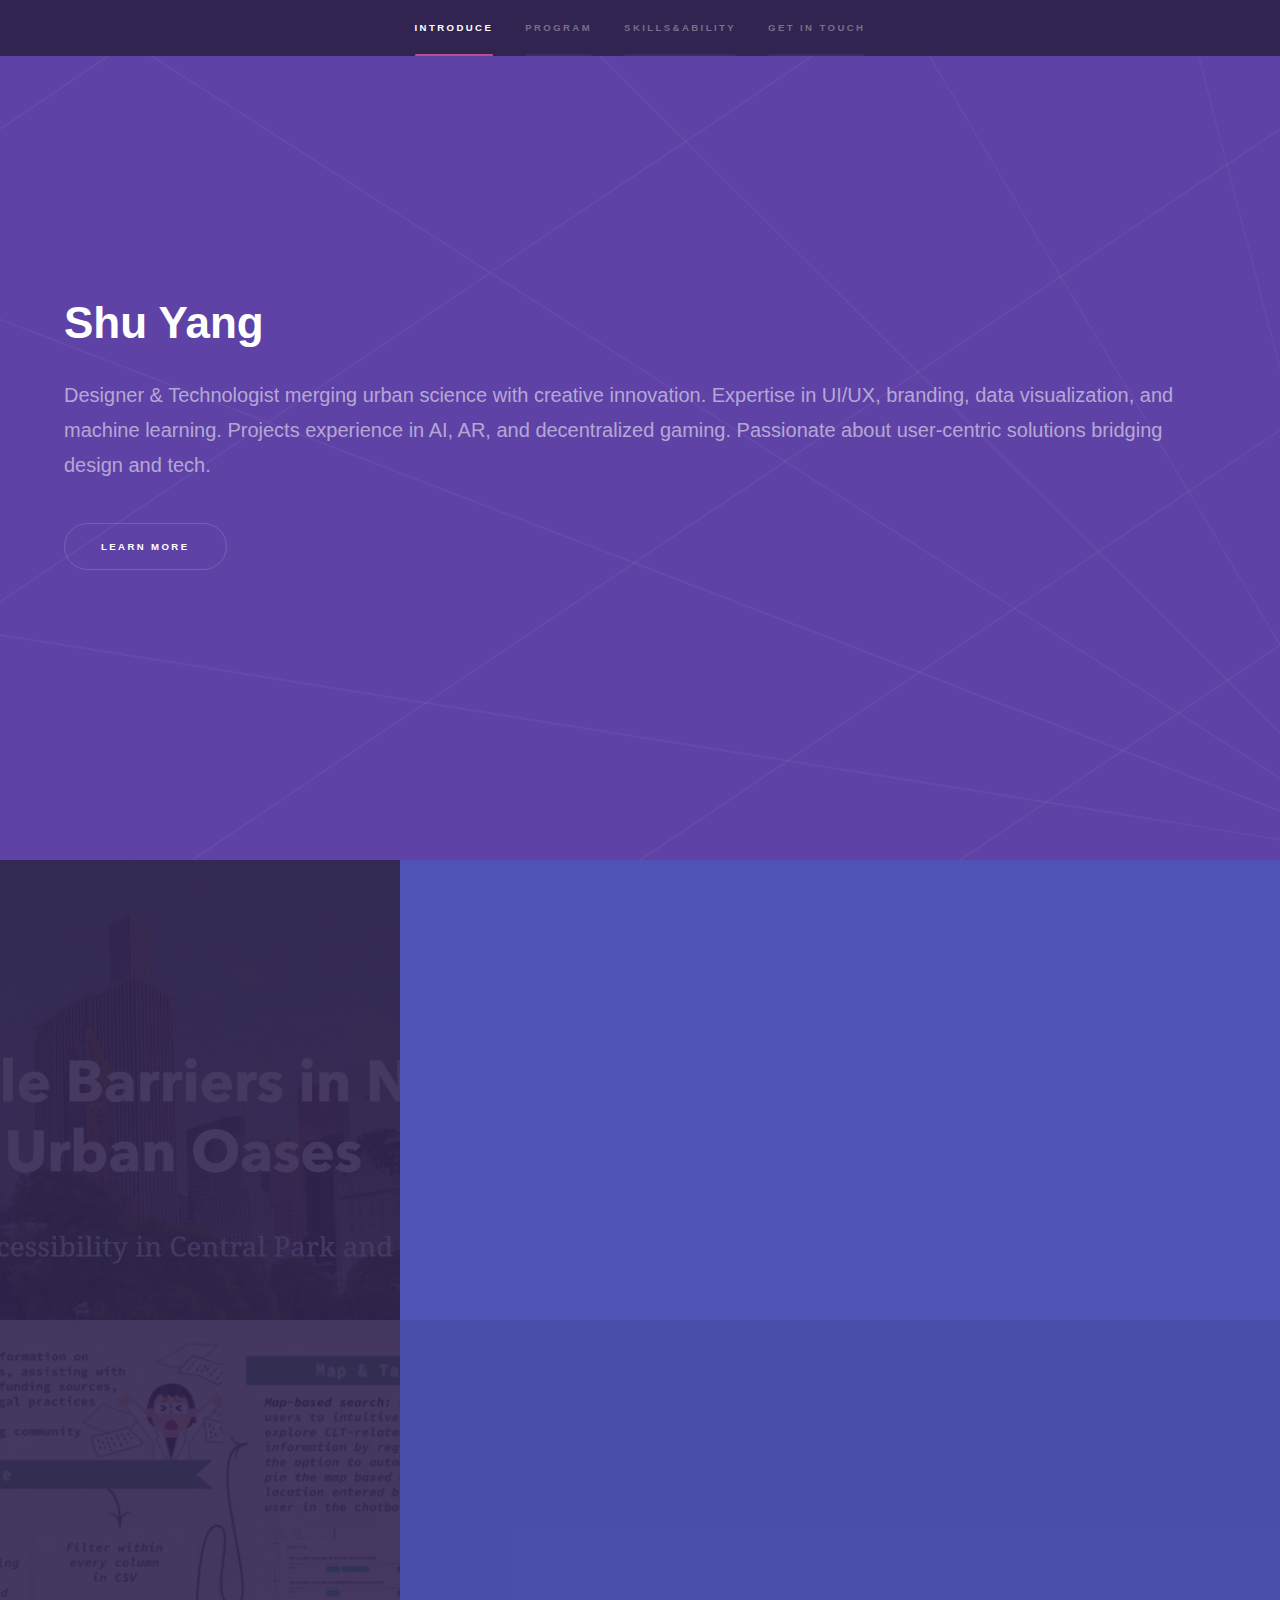
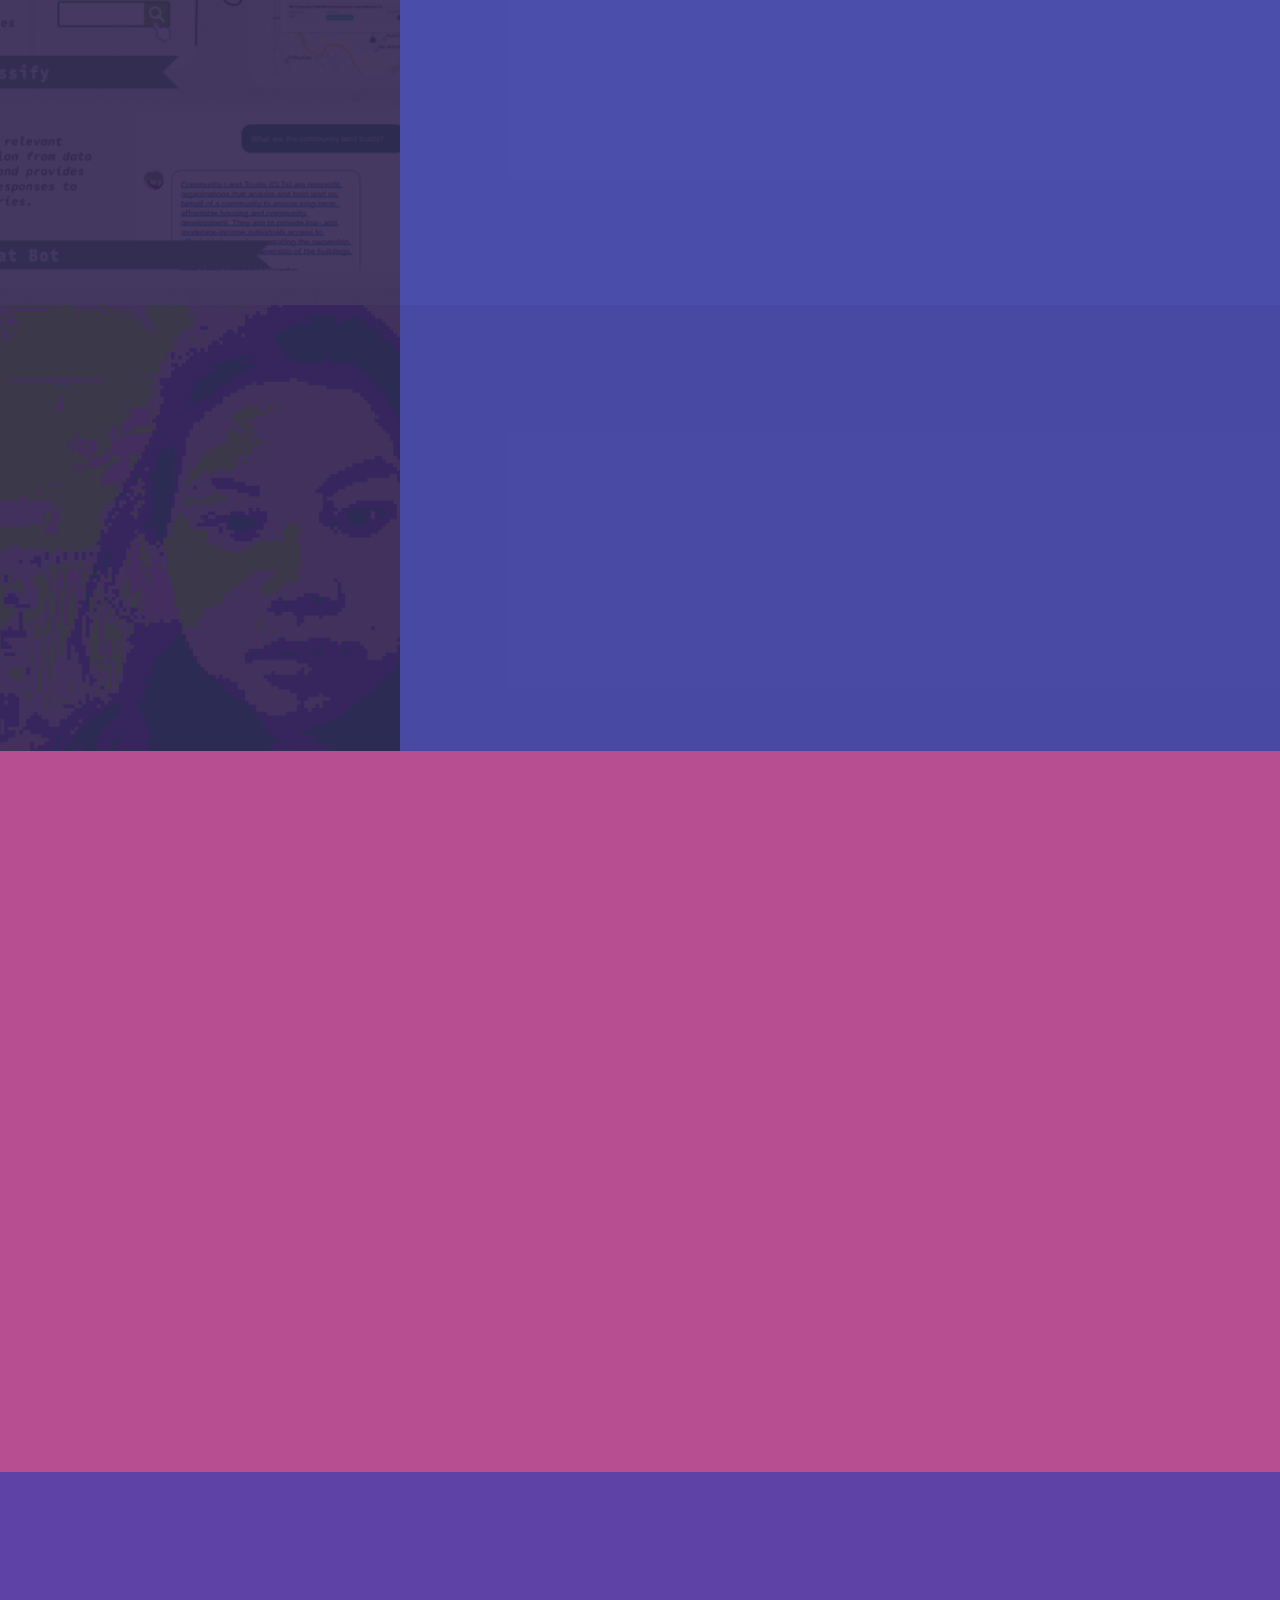
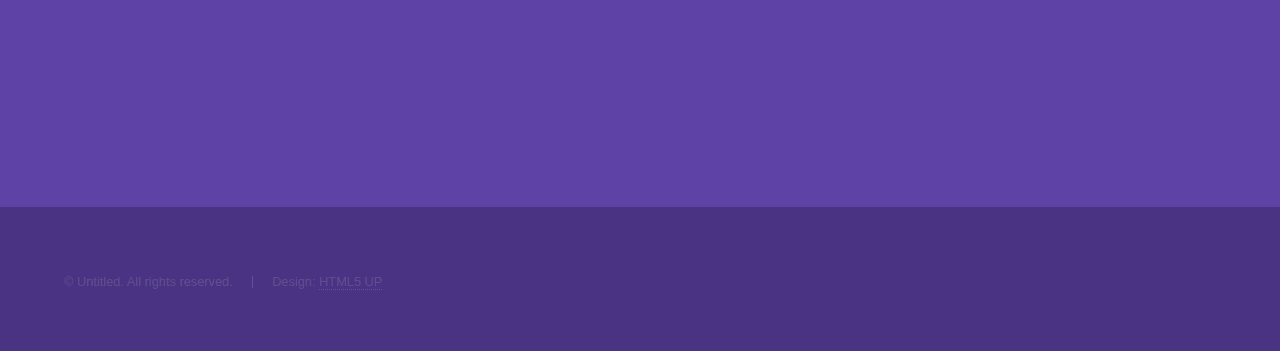
==== commit 96dfacb4: "v1" ====
--- a/index.html
+++ b/index.html
@@ -6,7 +6,7 @@
 -->
 <html>
 	<head>
-		<title>Hyperspace by HTML5 UP</title>
+		<title>Shu Yang</title>
 		<meta charset="utf-8" />
 		<meta name="viewport" content="width=device-width, initial-scale=1, user-scalable=no" />
 		<link rel="stylesheet" href="assets/css/main.css" />
@@ -19,26 +19,25 @@
 				<div class="inner">
 					<nav>
 						<ul>
-							<li><a href="#intro">Welcome</a></li>
-							<li><a href="#one">Who we are</a></li>
-							<li><a href="#two">What we do</a></li>
+							<li><a href="#intro">Introduce</a></li>
+							<li><a href="#one">Program</a></li>
+							<li><a href="#two">Skills&Ability</a></li>
 							<li><a href="#three">Get in touch</a></li>
 						</ul>
 					</nav>
 				</div>
 			</section>
 
-		<!-- Wrapper -->
-			<div id="wrapper">
+
 
 				<!-- Intro -->
 					<section id="intro" class="wrapper style1 fullscreen fade-up">
 						<div class="inner">
-							<h1>Hyperspace</h1>
-							<p>Just another fine responsive site template designed by <a href="http://html5up.net">HTML5 UP</a><br />
-							and released for free under the <a href="http://html5up.net/license">Creative Commons</a>.</p>
+							<h1>Shu Yang</h1>
+							<p>Designer & Technologist merging urban science with creative innovation. Expertise in UI/UX, branding, data visualization, and machine learning. Projects experience in AI, AR, and decentralized gaming. Passionate about user-centric solutions bridging design and tech.</p>
 							<ul class="actions">
-								<li><a href="#one" class="button scrolly">Learn more</a></li>
+								<li><a href="https://drive.google.com/file/d/1DAONVxsh2Mp3mTr3vFtZjYLp2HMoIk28/view?usp=drive_link" class="button scrolly"target="_blank">Learn more</a></li>
+
 							</ul>
 						</div>
 					</section>
@@ -46,37 +45,42 @@
 				<!-- One -->
 					<section id="one" class="wrapper style2 spotlights">
 						<section>
-							<a href="#" class="image"><img src="images/pic01.jpg" alt="" data-position="center center" /></a>
+							<a href="#" class="image"><img src="images/image1.png" alt="" data-position="center center" /></a>
 							<div class="content">
 								<div class="inner">
-									<h2>Sed ipsum dolor</h2>
-									<p>Phasellus convallis elit id ullamcorper pulvinar. Duis aliquam turpis mauris, eu ultricies erat malesuada quis. Aliquam dapibus.</p>
+									<h2>Invisible Barriers in New York's Urban Oases</h2>
+									<p>In the bustling city of New York, parks and green spaces serve as urban oases for residents. However, these seemingly open spaces often contain invisible barriers that shape accessibility and usage patterns among different social groups. This project explores the hidden obstacles within New York’s urban green spaces, examining factors such as urban planning, socioeconomic disparities, and policy regulations. Through data visualization, it highlights issues of spatial equity and encourages reflection on how to create more inclusive urban environments.</p>
 									<ul class="actions">
-										<li><a href="generic.html" class="button">Learn more</a></li>
+										<li><a href="https://storymaps.arcgis.com/stories/8a522410302e41efb35f07c31d807997/print" class="button" target="_blank">Learn more</a></li>
+
 									</ul>
 								</div>
 							</div>
 						</section>
 						<section>
-							<a href="#" class="image"><img src="images/pic02.jpg" alt="" data-position="top center" /></a>
+							<a href="#" class="image"><img src="images/image2.png" alt="" data-position="top center" /></a>
 							<div class="content">
 								<div class="inner">
-									<h2>Feugiat consequat</h2>
-									<p>Phasellus convallis elit id ullamcorper pulvinar. Duis aliquam turpis mauris, eu ultricies erat malesuada quis. Aliquam dapibus.</p>
+									<h2>CLT Legal AI Assistant: Intelligent Chatbot & Multilingual Platform</h2>
+									<p>An AI-powered legal support tool for Community Land Trusts (CLTs), leveraging machine learning to parse legal datasets and scholarly articles. Iteratively enhanced across three versions, featuring:
+										V1.0: Basic chatbot responses, interactive map, and localized law integration.	<br>		
+										V2.0: Personalized query tracking, user accounts, and expanded state/municipal law databases.<br>
+										V3.0: Multilingual support, global legal datasets, and context-aware insights for actionable solutions.<br>
+										Delivered intelligent content extraction and dynamic user engagement tools to streamline CLT policy drafting and compliance.</p>
 									<ul class="actions">
-										<li><a href="generic.html" class="button">Learn more</a></li>
+										<li><a href="https://www.figma.com/proto/PHTbG7lzxQpsGFRIoHWmli/Challenge?node-id=120-1222&p=f&t=GHCZUEhet65Om7He-1&scaling=contain&content-scaling=fixed&page-id=0%3A1&starting-point-node-id=99%3A703" class="button">Learn more</a></li>
 									</ul>
 								</div>
 							</div>
 						</section>
 						<section>
-							<a href="#" class="image"><img src="images/pic03.jpg" alt="" data-position="25% 25%" /></a>
+							<a href="#" class="image"><img src="images/image3.png" alt="" data-position="25% 25%" /></a>
 							<div class="content">
 								<div class="inner">
-									<h2>Ultricies aliquam</h2>
-									<p>Phasellus convallis elit id ullamcorper pulvinar. Duis aliquam turpis mauris, eu ultricies erat malesuada quis. Aliquam dapibus.</p>
+									<h2>Facial Pixel Mosaic: Real-time Generative Art with Eye Tracking</h2>
+									<p>An interactive digital artwork combining face detection (via ml5.js FaceMesh) and pixel manipulation. Captures live video to create dynamic mosaic portraits using color-mapped grayscale thresholds. Features eye-triggered regeneration - resets color patterns when eyes close (landmark height 7px). Click interaction allows manual refresh. Demonstrates creative coding with computer vision and real-time graphics synthesis. </p>
 									<ul class="actions">
-										<li><a href="generic.html" class="button">Learn more</a></li>
+										<li><a href="https://shuyang-dm-gy-6063-2024fall-b.github.io/HW09/HW09B/" class="button" target="_blank">Learn more</a></li>
 									</ul>
 								</div>
 							</div>
@@ -84,101 +88,83 @@
 					</section>
 
 				<!-- Two -->
-					<section id="two" class="wrapper style3 fade-up">
-						<div class="inner">
-							<h2>What we do</h2>
-							<p>Phasellus convallis elit id ullamcorper pulvinar. Duis aliquam turpis mauris, eu ultricies erat malesuada quis. Aliquam dapibus, lacus eget hendrerit bibendum, urna est aliquam sem, sit amet imperdiet est velit quis lorem.</p>
-							<div class="features">
-								<section>
-									<span class="icon solid major fa-code"></span>
-									<h3>Lorem ipsum amet</h3>
-									<p>Phasellus convallis elit id ullam corper amet et pulvinar. Duis aliquam turpis mauris, sed ultricies erat dapibus.</p>
-								</section>
-								<section>
-									<span class="icon solid major fa-lock"></span>
-									<h3>Aliquam sed nullam</h3>
-									<p>Phasellus convallis elit id ullam corper amet et pulvinar. Duis aliquam turpis mauris, sed ultricies erat dapibus.</p>
-								</section>
-								<section>
-									<span class="icon solid major fa-cog"></span>
-									<h3>Sed erat ullam corper</h3>
-									<p>Phasellus convallis elit id ullam corper amet et pulvinar. Duis aliquam turpis mauris, sed ultricies erat dapibus.</p>
-								</section>
-								<section>
-									<span class="icon solid major fa-desktop"></span>
-									<h3>Veroeros quis lorem</h3>
-									<p>Phasellus convallis elit id ullam corper amet et pulvinar. Duis aliquam turpis mauris, sed ultricies erat dapibus.</p>
-								</section>
-								<section>
-									<span class="icon solid major fa-link"></span>
-									<h3>Urna quis bibendum</h3>
-									<p>Phasellus convallis elit id ullam corper amet et pulvinar. Duis aliquam turpis mauris, sed ultricies erat dapibus.</p>
-								</section>
-								<section>
-									<span class="icon major fa-gem"></span>
-									<h3>Aliquam urna dapibus</h3>
-									<p>Phasellus convallis elit id ullam corper amet et pulvinar. Duis aliquam turpis mauris, sed ultricies erat dapibus.</p>
-								</section>
-							</div>
-							<ul class="actions">
-								<li><a href="generic.html" class="button">Learn more</a></li>
-							</ul>
+
+				<!-- Two -->
+				<section id="two" class="wrapper style3 fade-up">
+					<div class="inner">
+						<h2>What we do</h2>
+						<p>Phasellus convallis elit id ullamcorper pulvinar. Duis aliquam turpis mauris, eu ultricies erat malesuada quis. Aliquam dapibus, lacus eget hendrerit bibendum, urna est aliquam sem, sit amet imperdiet est velit quis lorem.</p>
+						
+						<div class="features">
+							<!-- Design Expertise -->
+							<section class="skill-card">
+								<div class="icon-wrapper">
+									<span class="icon solid major fa-pencil-ruler"></span>
+								</div>
+								<h3>Design Expertise</h3>
+								<div class="content">
+									<p>UI/UX design, branding, visual identity, and typography</p>
+									<div class="tool-list">
+										<span class="tool-tag">Figma</span>
+										<span class="tool-tag">Adobe Suite</span>
+										<span class="tool-tag">Cinema 4D</span>
+									</div>
+								</div>
+							</section>
+			
+							<!-- Technical Proficiency -->
+							<section class="skill-card">
+								<div class="icon-wrapper">
+									<span class="icon solid major fa-chart-line"></span>
+								</div>
+								<h3>Technical Proficiency</h3>
+								<div class="content">
+									<p>ML development, geospatial analysis, and data visualization</p>
+									<div class="tech-stack">
+										<div class="stack-category">
+											<span class="category-title">Languages:</span>
+											Python, JavaScript
+										</div>
+										<div class="stack-category">
+											<span class="category-title">Tools:</span>
+											ArcGIS, OpenAI API
+										</div>
+									</div>
+								</div>
+							</section>
+			
+							<!-- User Research -->
+							<section class="skill-card">
+								<div class="icon-wrapper">
+									<span class="icon solid major fa-chart-bar"></span>
+								</div>
+								<h3>User Research & Analytics</h3>
+								<div class="content">
+									<ul class="metric-list">
+										<li>50+ usability tests conducted</li>
+										<li>1,000+ market data points analyzed</li>
+							</section>
 						</div>
-					</section>
+						</ul>
+					</div>
+				</section>
 
 				<!-- Three -->
 					<section id="three" class="wrapper style1 fade-up">
 						<div class="inner">
 							<h2>Get in touch</h2>
-							<p>Phasellus convallis elit id ullamcorper pulvinar. Duis aliquam turpis mauris, eu ultricies erat malesuada quis. Aliquam dapibus, lacus eget hendrerit bibendum, urna est aliquam sem, sit amet imperdiet est velit quis lorem.</p>
-							<div class="split style1">
-								<section>
-									<form method="post" action="#">
-										<div class="fields">
-											<div class="field half">
-												<label for="name">Name</label>
-												<input type="text" name="name" id="name" />
-											</div>
-											<div class="field half">
-												<label for="email">Email</label>
-												<input type="text" name="email" id="email" />
-											</div>
-											<div class="field">
-												<label for="message">Message</label>
-												<textarea name="message" id="message" rows="5"></textarea>
-											</div>
-										</div>
-										<ul class="actions">
-											<li><a href="" class="button submit">Send Message</a></li>
-										</ul>
-									</form>
-								</section>
+								<!-- </section> -->
 								<section>
 									<ul class="contact">
 										<li>
-											<h3>Address</h3>
-											<span>12345 Somewhere Road #654<br />
-											Nashville, TN 00000-0000<br />
-											USA</span>
-										</li>
-										<li>
 											<h3>Email</h3>
-											<a href="#">user@untitled.tld</a>
+											<a href="#">sy4254@nyu.edu</a>
 										</li>
 										<li>
 											<h3>Phone</h3>
-											<span>(000) 000-0000</span>
+											<span>(929) 616-4129</span>
 										</li>
-										<li>
-											<h3>Social</h3>
-											<ul class="icons">
-												<li><a href="#" class="icon brands fa-twitter"><span class="label">Twitter</span></a></li>
-												<li><a href="#" class="icon brands fa-facebook-f"><span class="label">Facebook</span></a></li>
-												<li><a href="#" class="icon brands fa-github"><span class="label">GitHub</span></a></li>
-												<li><a href="#" class="icon brands fa-instagram"><span class="label">Instagram</span></a></li>
-												<li><a href="#" class="icon brands fa-linkedin-in"><span class="label">LinkedIn</span></a></li>
-											</ul>
-										</li>
+
 									</ul>
 								</section>
 							</div>
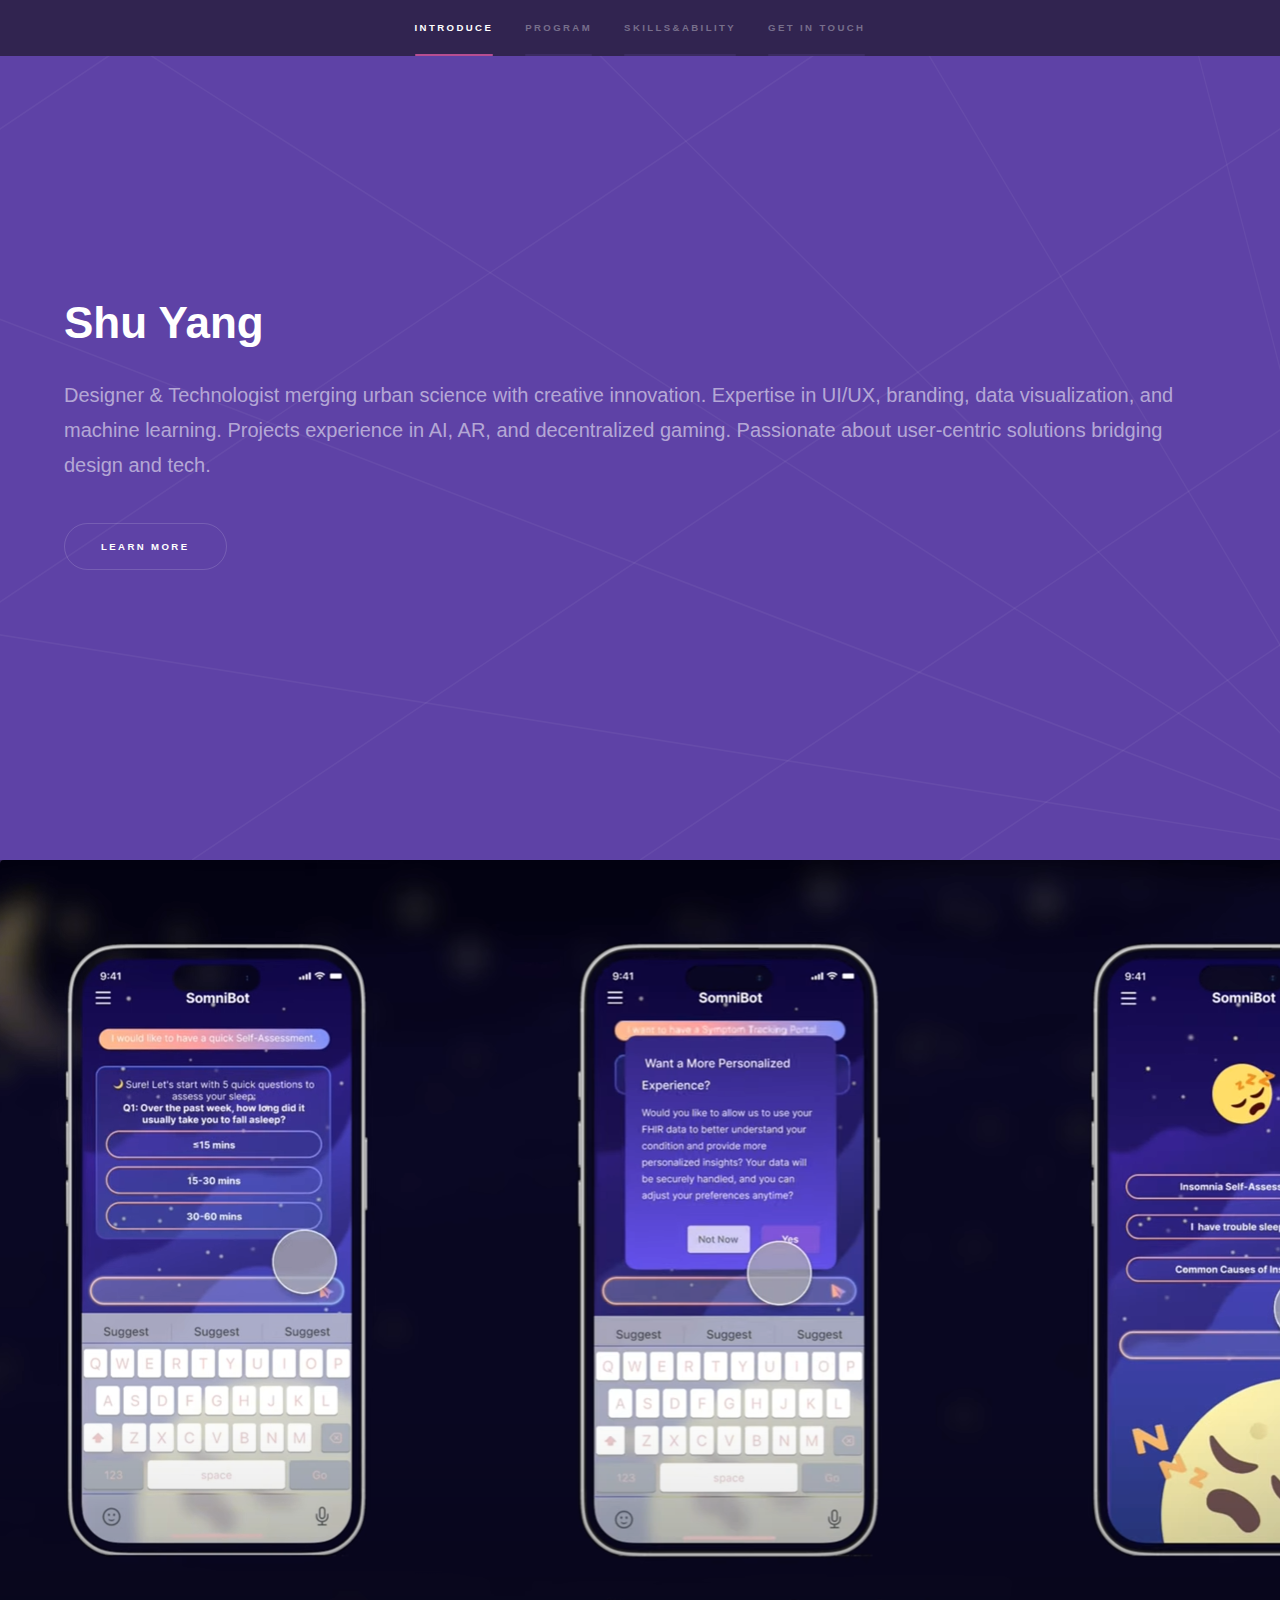
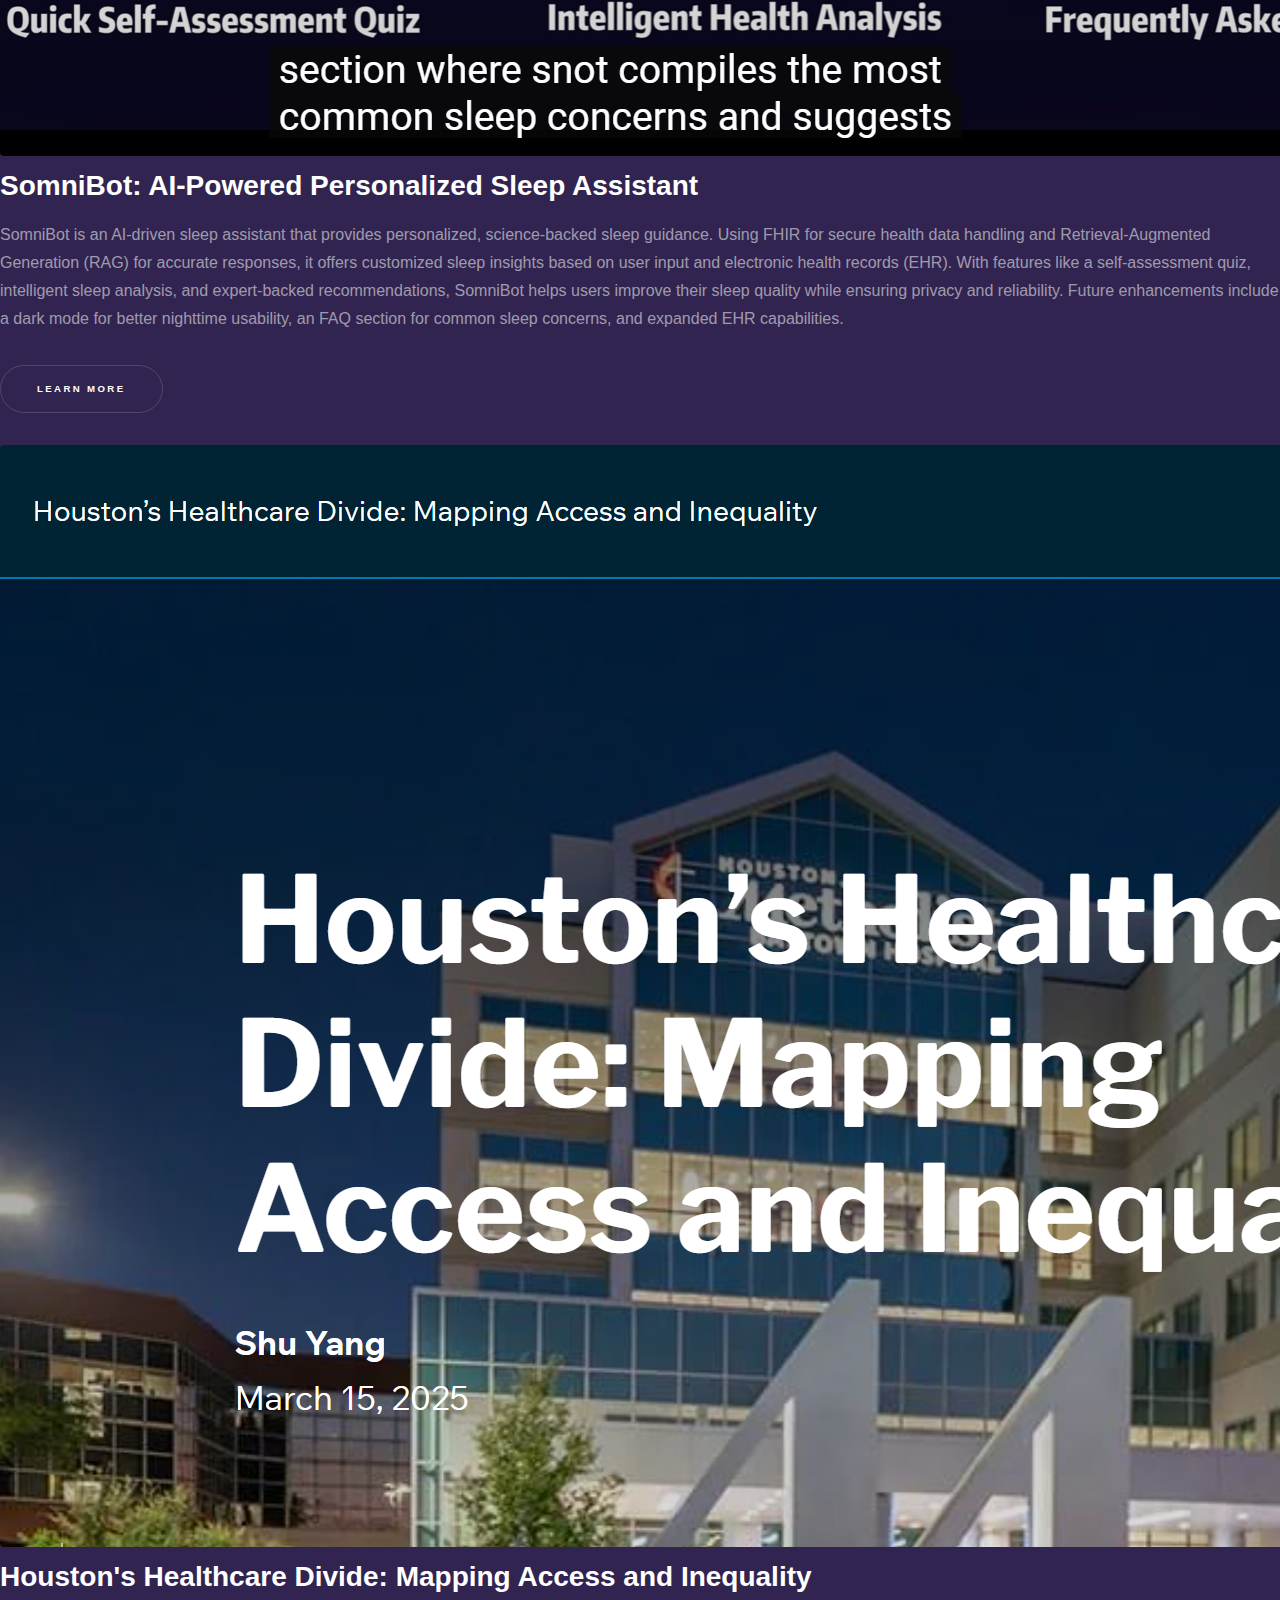
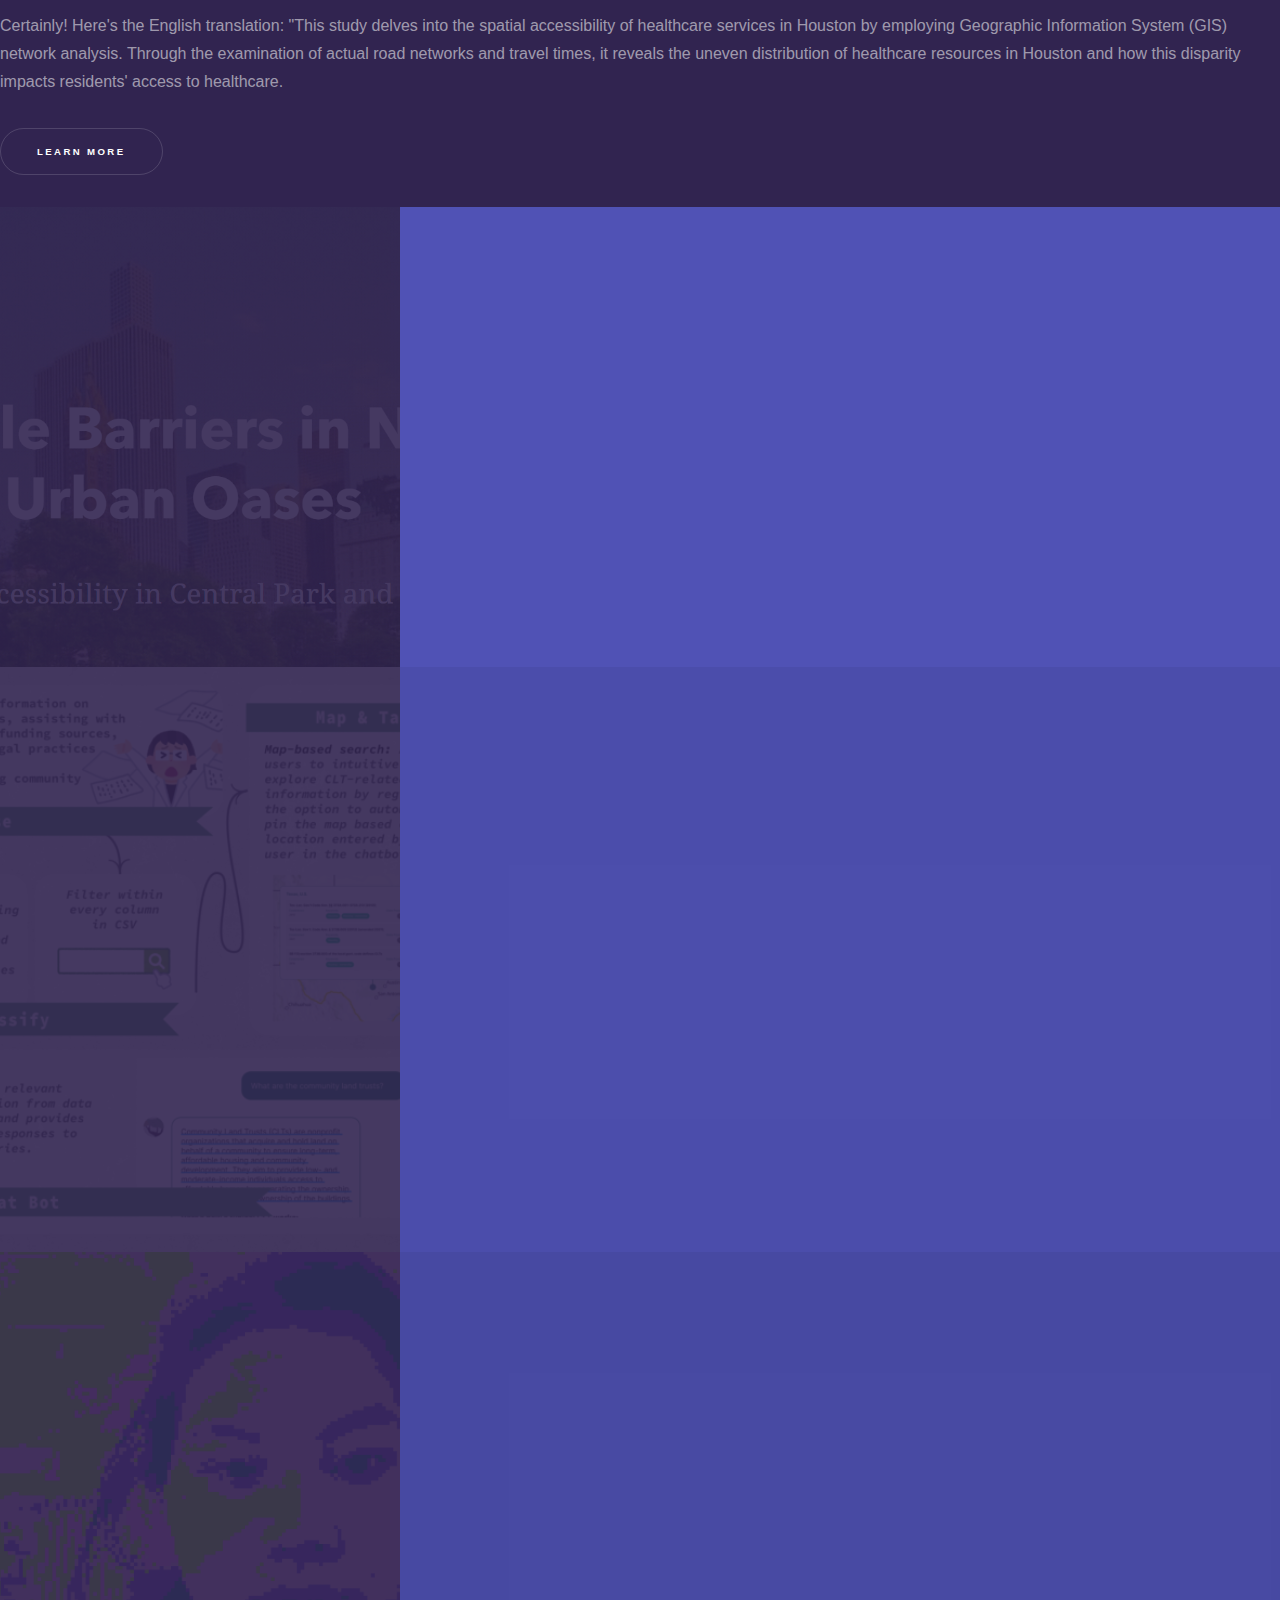
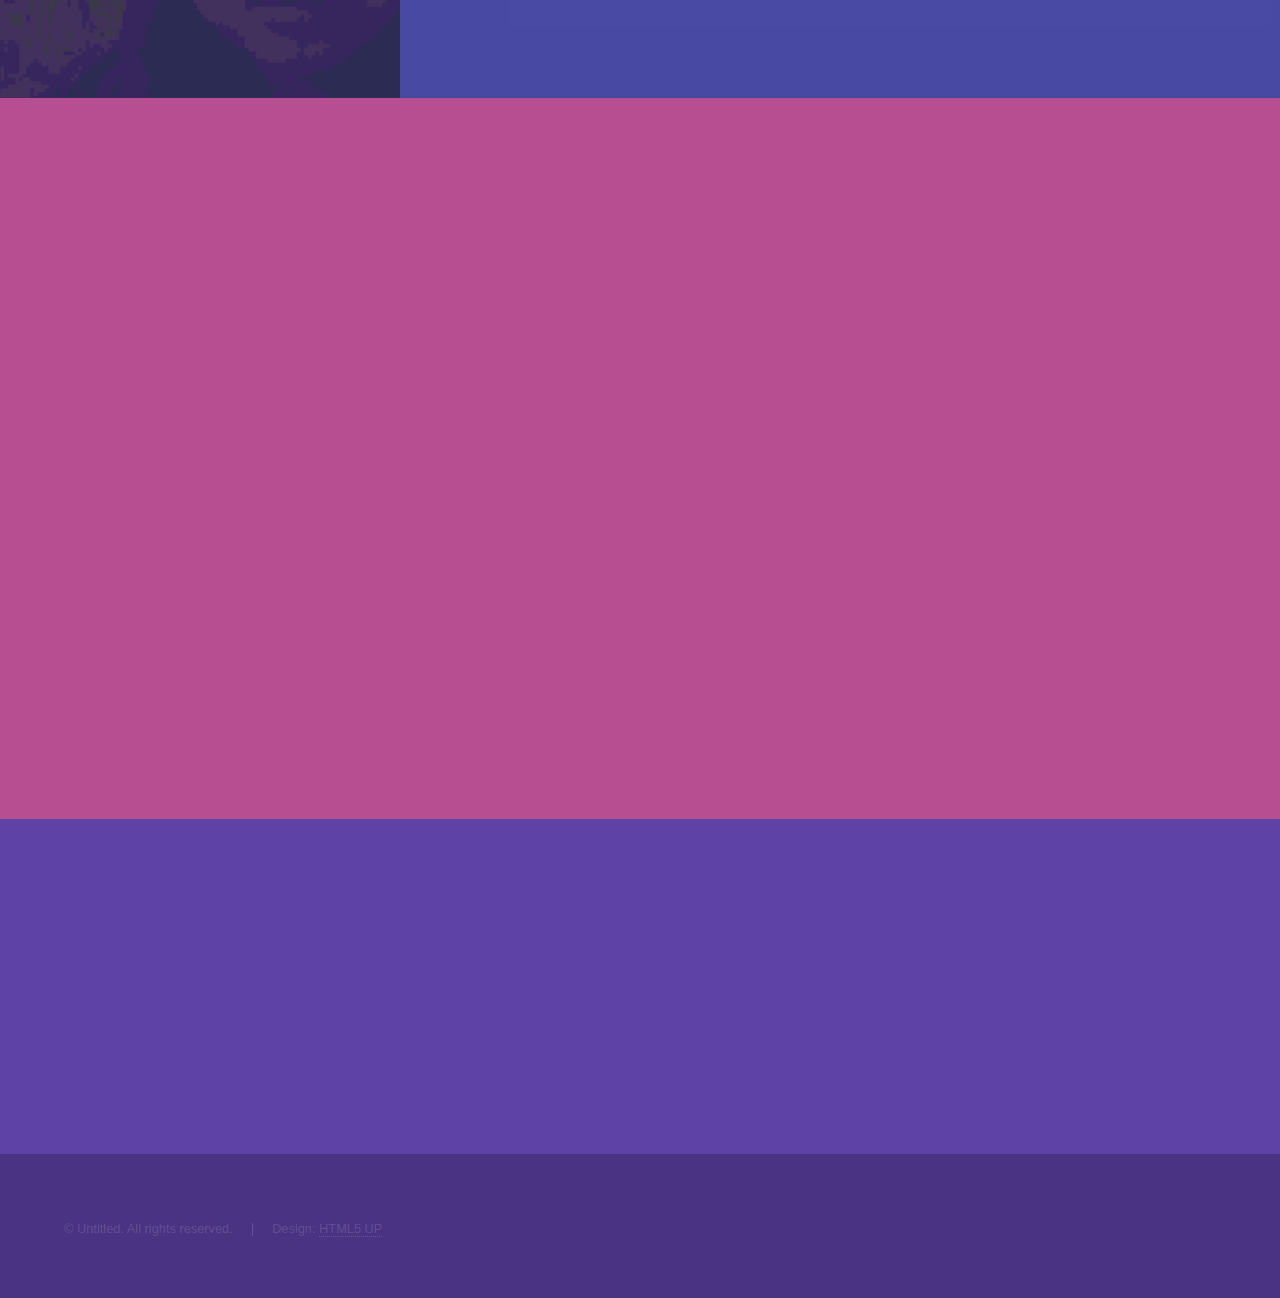
==== commit 5d77a030: "New" ====
--- a/index.html
+++ b/index.html
@@ -43,6 +43,32 @@
 					</section>
 
 				<!-- One -->
+				<section>
+					<a href="#" class="image"><img src="images/image4.png" alt="" data-position="top center" /></a>
+					<div class="content">
+						<div class="inner">
+							<h2>SomniBot: AI-Powered Personalized Sleep Assistant</h2>
+							<p>SomniBot is an AI-driven sleep assistant that provides personalized, science-backed sleep guidance. Using FHIR for secure health data handling and Retrieval-Augmented Generation (RAG) for accurate responses, it offers customized sleep insights based on user input and electronic health records (EHR). With features like a self-assessment quiz, intelligent sleep analysis, and expert-backed recommendations, SomniBot helps users improve their sleep quality while ensuring privacy and reliability. Future enhancements include a dark mode for better nighttime usability, an FAQ section for common sleep concerns, and expanded EHR capabilities.</p>
+							<ul class="actions">
+								<li><a href="https://devpost.com/software/diabeteeth?_gl=1*a1k5cq*_gcl_au*NzUyNTY1NDIuMTczNjUzOTAyNQ..*_ga*MjE2Mjc5NTcxLjE3Mzc2NTgxNjM.*_ga_0YHJK3Y10M*MTc0MjM0MTk0MS4xMi4xLjE3NDIzNDE5NDUuMC4wLjA." class="button">Learn more</a></li>
+							</ul>
+						</div>
+					</div>
+				</section>
+				<section>
+					<a href="#" class="image"><img src="images/image5.png" alt="" data-position="top center" /></a>
+					<div class="content">
+						<div class="inner">
+							<h2>Houston's Healthcare Divide: Mapping Access and Inequality </h2>
+							<p>Certainly! Here's the English translation:
+
+								"This study delves into the spatial accessibility of healthcare services in Houston by employing Geographic Information System (GIS) network analysis. Through the examination of actual road networks and travel times, it reveals the uneven distribution of healthcare resources in Houston and how this disparity impacts residents' access to healthcare.</p>
+							<ul class="actions">
+								<li><a href="https://arcg.is/1PnjPu0" class="button">Learn more</a></li>
+							</ul>
+						</div>
+					</div>
+				</section>
 					<section id="one" class="wrapper style2 spotlights">
 						<section>
 							<a href="#" class="image"><img src="images/image1.png" alt="" data-position="center center" /></a>
@@ -73,6 +99,7 @@
 								</div>
 							</div>
 						</section>
+
 						<section>
 							<a href="#" class="image"><img src="images/image3.png" alt="" data-position="25% 25%" /></a>
 							<div class="content">
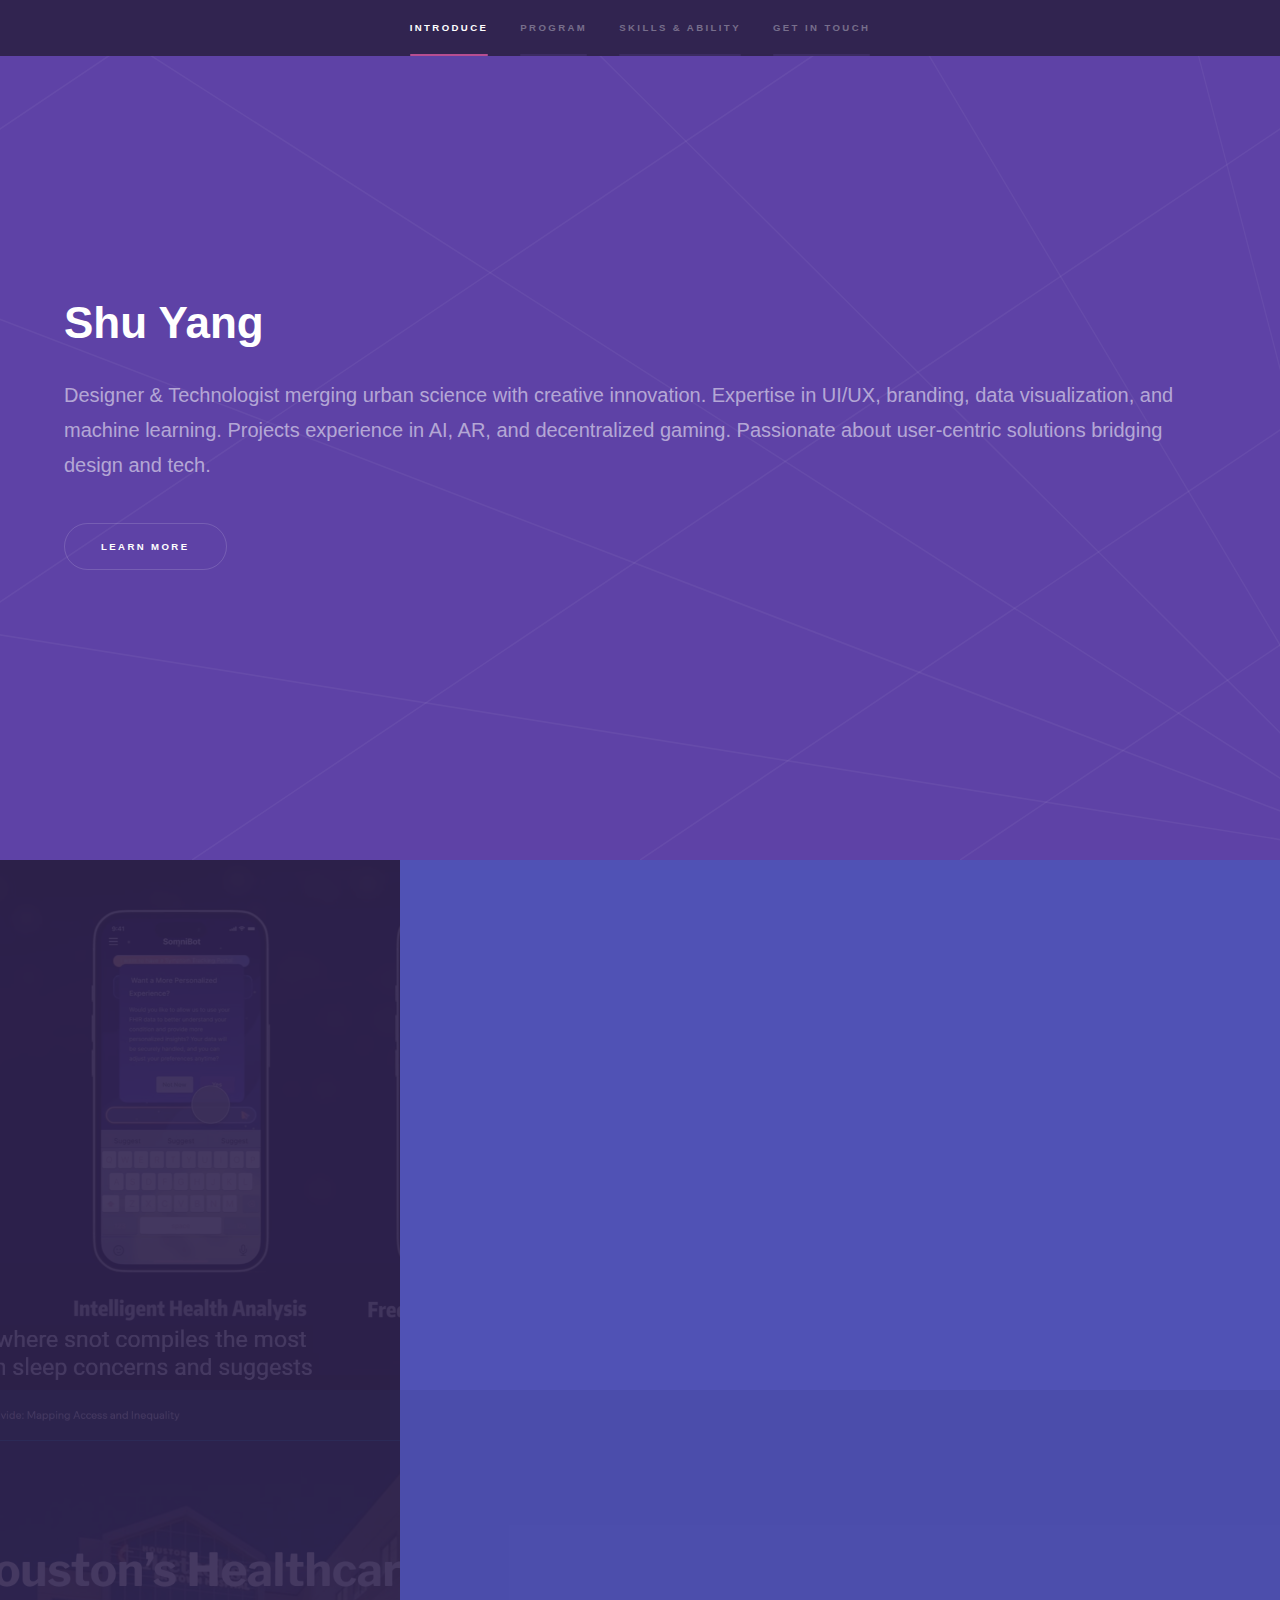
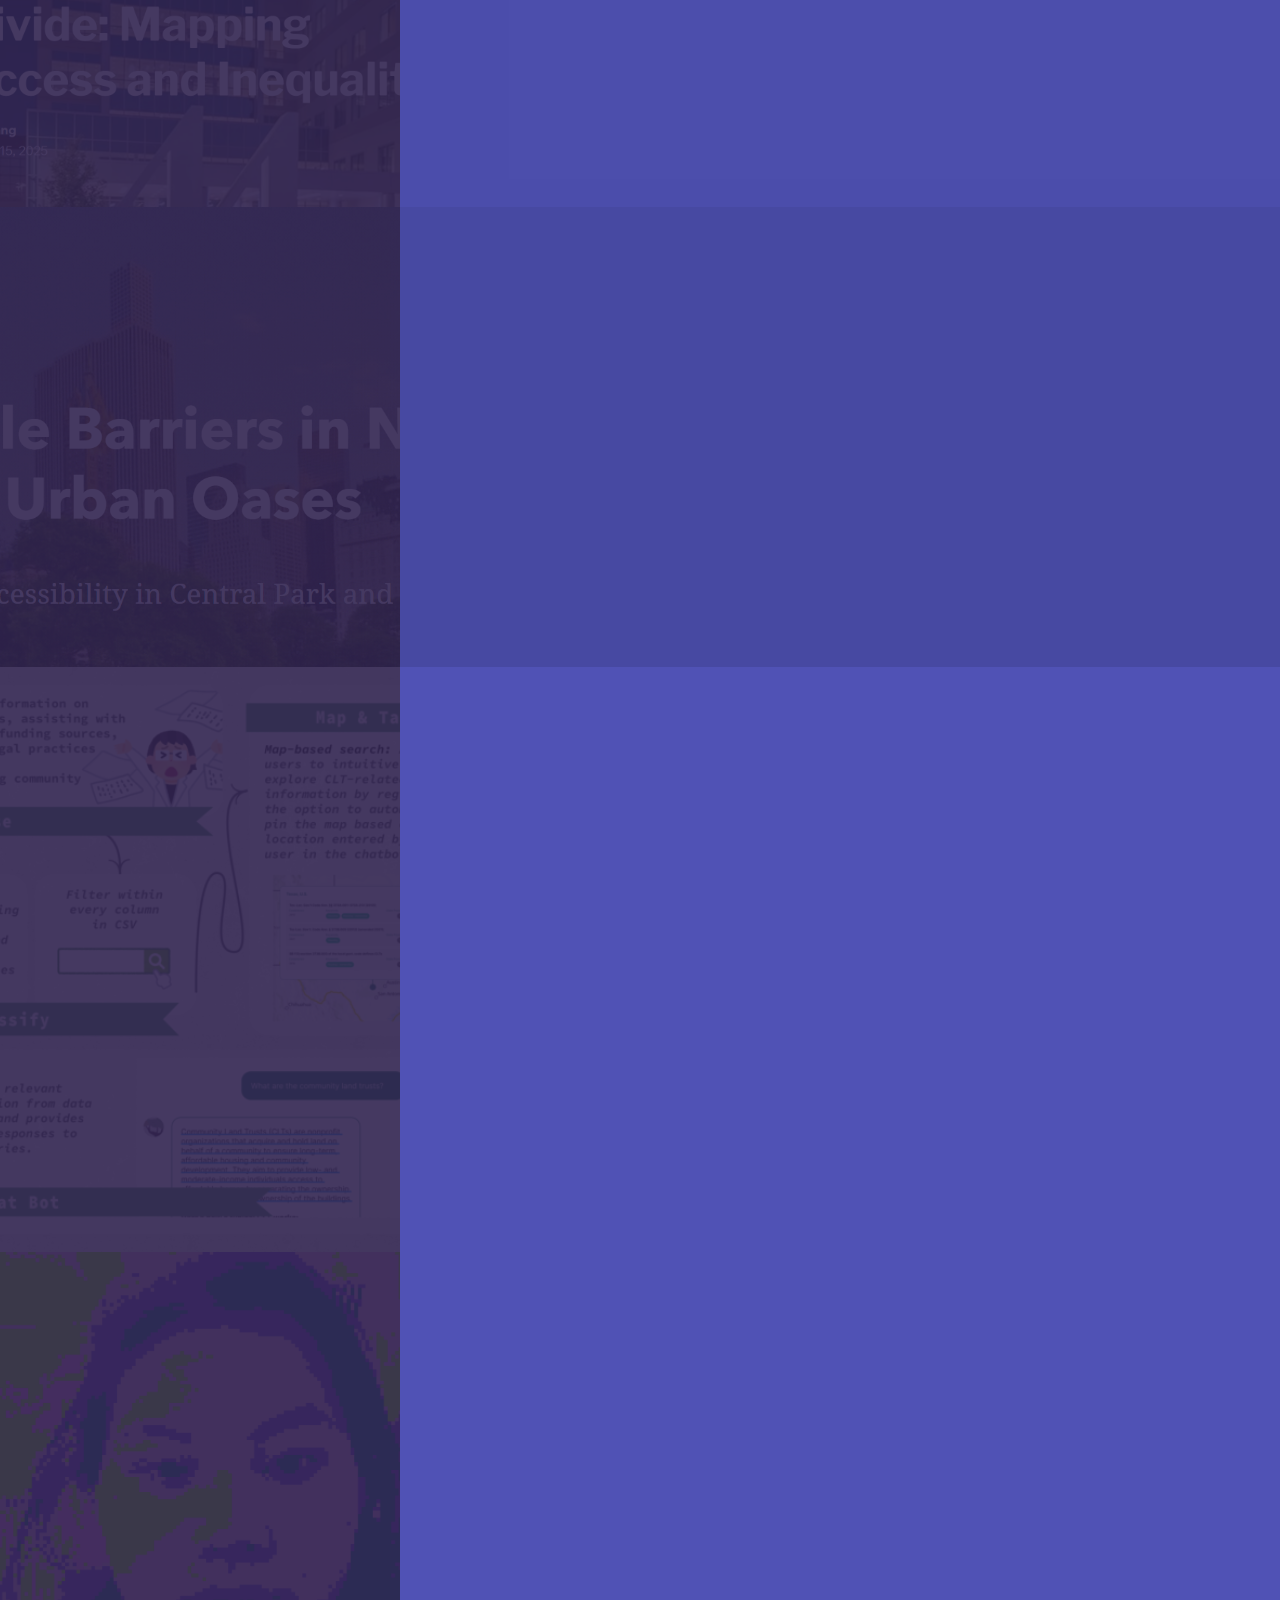
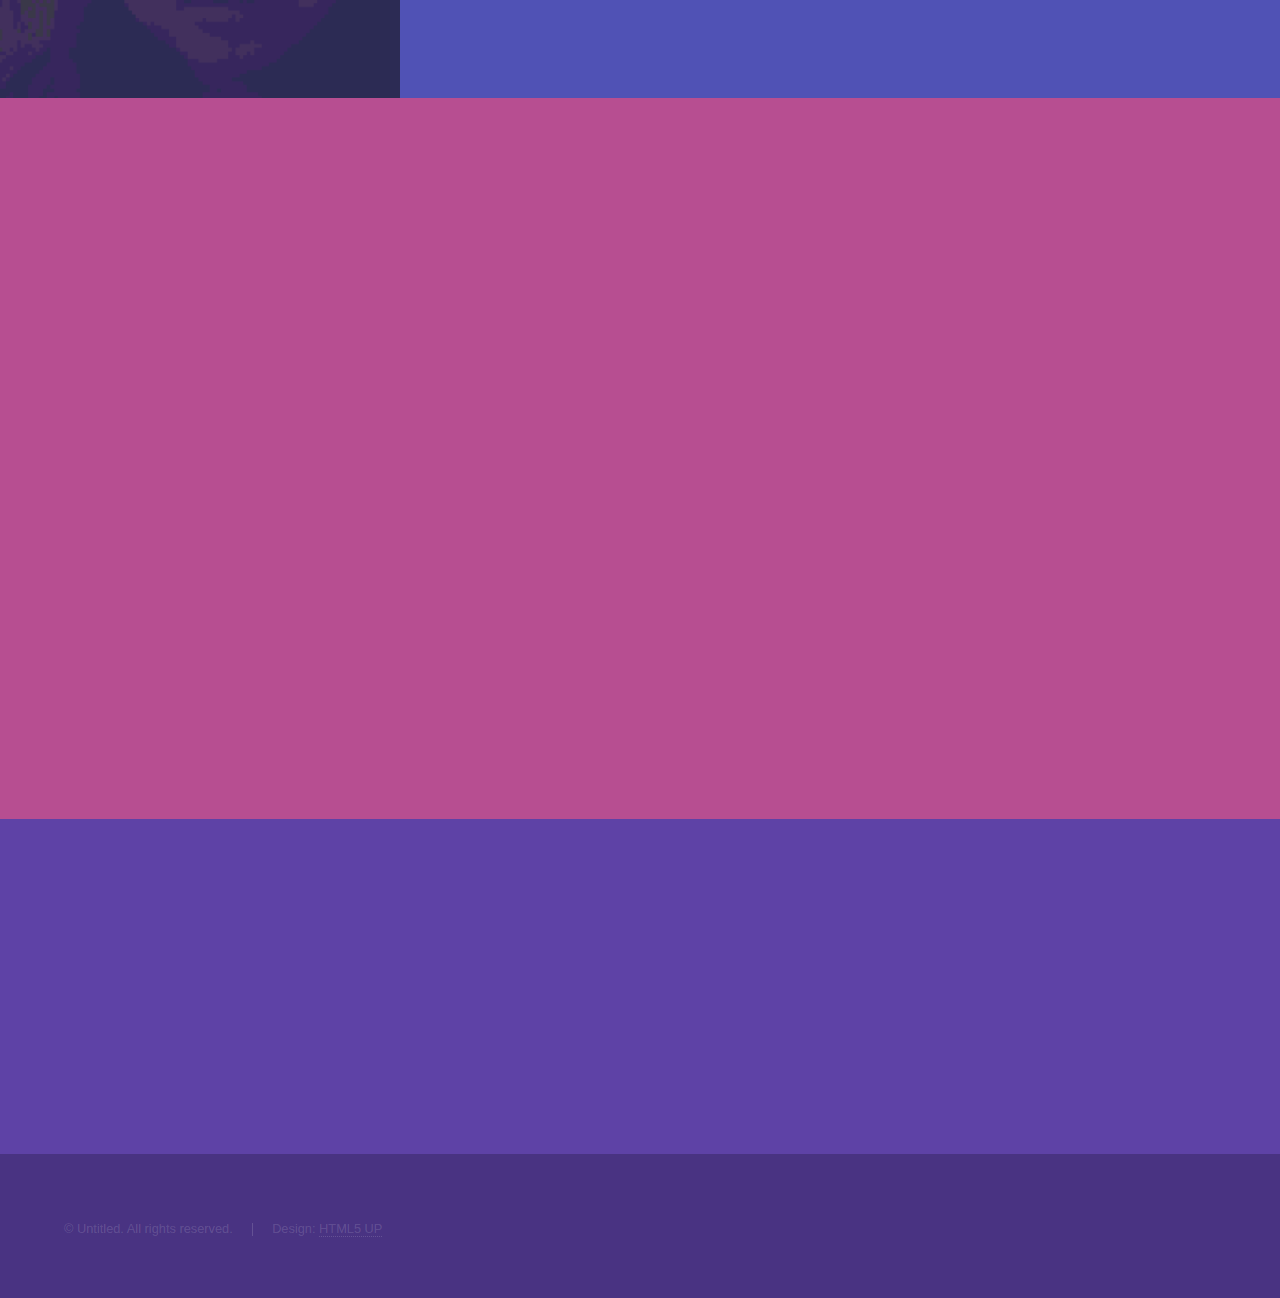
==== commit a6b116d1: "Update index.html" ====
--- a/index.html
+++ b/index.html
@@ -15,18 +15,19 @@
 	<body class="is-preload">
 
 		<!-- Sidebar -->
-			<section id="sidebar">
-				<div class="inner">
-					<nav>
-						<ul>
-							<li><a href="#intro">Introduce</a></li>
-							<li><a href="#one">Program</a></li>
-							<li><a href="#two">Skills&Ability</a></li>
-							<li><a href="#three">Get in touch</a></li>
-						</ul>
-					</nav>
-				</div>
-			</section>
+		<section id="sidebar">
+			<div class="inner">
+				<nav>
+					<ul>
+						<li><a href="#intro">Introduce</a></li>
+						<li><a href="#one">Program</a></li>
+						<li><a href="#two">Skills & Ability</a></li>
+						<li><a href="#three">Get in Touch</a></li>
+					</ul>
+				</nav>
+			</div>
+		</section>
+		
 
 
 
@@ -43,78 +44,88 @@
 					</section>
 
 				<!-- One -->
-				<section>
-					<a href="#" class="image"><img src="images/image4.png" alt="" data-position="top center" /></a>
-					<div class="content">
-						<div class="inner">
-							<h2>SomniBot: AI-Powered Personalized Sleep Assistant</h2>
-							<p>SomniBot is an AI-driven sleep assistant that provides personalized, science-backed sleep guidance. Using FHIR for secure health data handling and Retrieval-Augmented Generation (RAG) for accurate responses, it offers customized sleep insights based on user input and electronic health records (EHR). With features like a self-assessment quiz, intelligent sleep analysis, and expert-backed recommendations, SomniBot helps users improve their sleep quality while ensuring privacy and reliability. Future enhancements include a dark mode for better nighttime usability, an FAQ section for common sleep concerns, and expanded EHR capabilities.</p>
-							<ul class="actions">
-								<li><a href="https://devpost.com/software/diabeteeth?_gl=1*a1k5cq*_gcl_au*NzUyNTY1NDIuMTczNjUzOTAyNQ..*_ga*MjE2Mjc5NTcxLjE3Mzc2NTgxNjM.*_ga_0YHJK3Y10M*MTc0MjM0MTk0MS4xMi4xLjE3NDIzNDE5NDUuMC4wLjA." class="button">Learn more</a></li>
-							</ul>
-						</div>
-					</div>
+
+				<section id="one" class="wrapper style2 spotlights">
+					<section>
+						<a href="#" class="image"><img src="images/image4.png" alt="" data-position="top center" /></a>
+						<div class="content">
+							<div class="inner">
+								<h2>SomniBot: AI-Powered Personalized Sleep Assistant</h2>
+								<p>SomniBot is an AI-driven sleep assistant that provides personalized, science-backed sleep guidance. Using FHIR for secure health data handling and Retrieval-Augmented Generation (RAG) for accurate responses, it offers customized sleep insights based on user input and electronic health records (EHR). With features like a self-assessment quiz, intelligent sleep analysis, and expert-backed recommendations, SomniBot helps users improve their sleep quality while ensuring privacy and reliability. Future enhancements include a dark mode for better nighttime usability, an FAQ section for common sleep concerns, and expanded EHR capabilities.</p>
+								<ul class="actions">
+									<li><a href="https://devpost.com/software/diabeteeth?_gl=1*a1k5cq*_gcl_au*NzUyNTY1NDIuMTczNjUzOTAyNQ..*_ga*MjE2Mjc5NTcxLjE3Mzc2NTgxNjM.*_ga_0YHJK3Y10M*MTc0MjM0MTk0MS4xMi4xLjE3NDIzNDE5NDUuMC4wLjA." class="button">Learn more</a></li>
+								</ul>
+							</div>
+						</div>
+					</section>
+					
+					<section>
+						<a href="#" class="image"><img src="images/image5.png" alt="" data-position="top center" /></a>
+						<div class="content">
+							<div class="inner">
+								<h2>Houston's Healthcare Divide: Mapping Access and Inequality</h2>
+								<p>This study delves into the spatial accessibility of healthcare services in Houston by employing Geographic Information System (GIS) network analysis. Through the examination of actual road networks and travel times, it reveals the uneven distribution of healthcare resources in Houston and how this disparity impacts residents' access to healthcare.</p>
+								<ul class="actions">
+									<li><a href="https://arcg.is/1PnjPu0" class="button">Learn more</a></li>
+								</ul>
+							</div>
+						</div>
+					</section>
+					
+					<section>
+						<a href="#" class="image"><img src="images/image1.png" alt="" data-position="top center" /></a>
+						<div class="content">
+							<div class="inner">
+								<h2>Invisible Barriers in New York's Urban Oases</h2>
+								<p>In the bustling city of New York, parks and green spaces serve as urban oases for residents. However, these seemingly open spaces often contain invisible barriers that shape accessibility and usage patterns among different social groups. This project explores the hidden obstacles within New York’s urban green spaces, examining factors such as urban planning, socioeconomic disparities, and policy regulations. Through data visualization, it highlights issues of spatial equity and encourages reflection on how to create more inclusive urban environments.</p>
+								<ul class="actions">
+									<li><a href="https://storymaps.arcgis.com/stories/8a522410302e41efb35f07c31d807997/print" class="button" target="_blank">Learn more</a></li>
+								</ul>
+							</div>
+						</div>
+					</section>
+					
+					<section>
+						<a href="#" class="image"><img src="images/image2.png" alt="" data-position="top center" /></a>
+						<div class="content">
+							<div class="inner">
+								<h2>CLT Legal AI Assistant: Intelligent Chatbot & Multilingual Platform</h2>
+								<p>An AI-powered legal support tool for Community Land Trusts (CLTs), leveraging machine learning to parse legal datasets and scholarly articles. Iteratively enhanced across three versions, featuring:<br>
+									<strong>V1.0:</strong> Basic chatbot responses, interactive map, and localized law integration.<br>
+									<strong>V2.0:</strong> Personalized query tracking, user accounts, and expanded state/municipal law databases.<br>
+									<strong>V3.0:</strong> Multilingual support, global legal datasets, and context-aware insights for actionable solutions.<br>
+									Delivered intelligent content extraction and dynamic user engagement tools to streamline CLT policy drafting and compliance.</p>
+								<ul class="actions">
+									<li><a href="https://www.figma.com/proto/PHTbG7lzxQpsGFRIoHWmli/Challenge?node-id=120-1222&p=f&t=GHCZUEhet65Om7He-1&scaling=contain&content-scaling=fixed&page-id=0%3A1&starting-point-node-id=99%3A703" class="button">Learn more</a></li>
+								</ul>
+							</div>
+						</div>
+					</section>
+					
+					<section>
+						<a href="#" class="image"><img src="images/image3.png" alt="" data-position="top center" /></a>
+						<div class="content">
+							<div class="inner">
+								<h2>Facial Pixel Mosaic: Real-time Generative Art with Eye Tracking</h2>
+								<p>An interactive digital artwork combining face detection (via ml5.js FaceMesh) and pixel manipulation. Captures live video to create dynamic mosaic portraits using color-mapped grayscale thresholds. Features eye-triggered regeneration - resets color patterns when eyes close (landmark height 7px). Click interaction allows manual refresh. Demonstrates creative coding with computer vision and real-time graphics synthesis.</p>
+								<ul class="actions">
+									<li><a href="https://shuyang-dm-gy-6063-2024fall-b.github.io/HW09/HW09B/" class="button" target="_blank">Learn more</a></li>
+								</ul>
+							</div>
+						</div>
+					</section>
 				</section>
-				<section>
-					<a href="#" class="image"><img src="images/image5.png" alt="" data-position="top center" /></a>
-					<div class="content">
-						<div class="inner">
-							<h2>Houston's Healthcare Divide: Mapping Access and Inequality </h2>
-							<p>Certainly! Here's the English translation:
-
-								"This study delves into the spatial accessibility of healthcare services in Houston by employing Geographic Information System (GIS) network analysis. Through the examination of actual road networks and travel times, it reveals the uneven distribution of healthcare resources in Houston and how this disparity impacts residents' access to healthcare.</p>
-							<ul class="actions">
-								<li><a href="https://arcg.is/1PnjPu0" class="button">Learn more</a></li>
-							</ul>
-						</div>
-					</div>
-				</section>
-					<section id="one" class="wrapper style2 spotlights">
-						<section>
-							<a href="#" class="image"><img src="images/image1.png" alt="" data-position="center center" /></a>
-							<div class="content">
-								<div class="inner">
-									<h2>Invisible Barriers in New York's Urban Oases</h2>
-									<p>In the bustling city of New York, parks and green spaces serve as urban oases for residents. However, these seemingly open spaces often contain invisible barriers that shape accessibility and usage patterns among different social groups. This project explores the hidden obstacles within New York’s urban green spaces, examining factors such as urban planning, socioeconomic disparities, and policy regulations. Through data visualization, it highlights issues of spatial equity and encourages reflection on how to create more inclusive urban environments.</p>
-									<ul class="actions">
-										<li><a href="https://storymaps.arcgis.com/stories/8a522410302e41efb35f07c31d807997/print" class="button" target="_blank">Learn more</a></li>
-
-									</ul>
-								</div>
-							</div>
-						</section>
-						<section>
-							<a href="#" class="image"><img src="images/image2.png" alt="" data-position="top center" /></a>
-							<div class="content">
-								<div class="inner">
-									<h2>CLT Legal AI Assistant: Intelligent Chatbot & Multilingual Platform</h2>
-									<p>An AI-powered legal support tool for Community Land Trusts (CLTs), leveraging machine learning to parse legal datasets and scholarly articles. Iteratively enhanced across three versions, featuring:
-										V1.0: Basic chatbot responses, interactive map, and localized law integration.	<br>		
-										V2.0: Personalized query tracking, user accounts, and expanded state/municipal law databases.<br>
-										V3.0: Multilingual support, global legal datasets, and context-aware insights for actionable solutions.<br>
-										Delivered intelligent content extraction and dynamic user engagement tools to streamline CLT policy drafting and compliance.</p>
-									<ul class="actions">
-										<li><a href="https://www.figma.com/proto/PHTbG7lzxQpsGFRIoHWmli/Challenge?node-id=120-1222&p=f&t=GHCZUEhet65Om7He-1&scaling=contain&content-scaling=fixed&page-id=0%3A1&starting-point-node-id=99%3A703" class="button">Learn more</a></li>
-									</ul>
-								</div>
-							</div>
-						</section>
-
-						<section>
-							<a href="#" class="image"><img src="images/image3.png" alt="" data-position="25% 25%" /></a>
-							<div class="content">
-								<div class="inner">
-									<h2>Facial Pixel Mosaic: Real-time Generative Art with Eye Tracking</h2>
-									<p>An interactive digital artwork combining face detection (via ml5.js FaceMesh) and pixel manipulation. Captures live video to create dynamic mosaic portraits using color-mapped grayscale thresholds. Features eye-triggered regeneration - resets color patterns when eyes close (landmark height 7px). Click interaction allows manual refresh. Demonstrates creative coding with computer vision and real-time graphics synthesis. </p>
-									<ul class="actions">
-										<li><a href="https://shuyang-dm-gy-6063-2024fall-b.github.io/HW09/HW09B/" class="button" target="_blank">Learn more</a></li>
-									</ul>
-								</div>
-							</div>
-						</section>
-					</section>
+				
 
 				<!-- Two -->
+
+
+
+
+
+
+
+
 
 				<!-- Two -->
 				<section id="two" class="wrapper style3 fade-up">
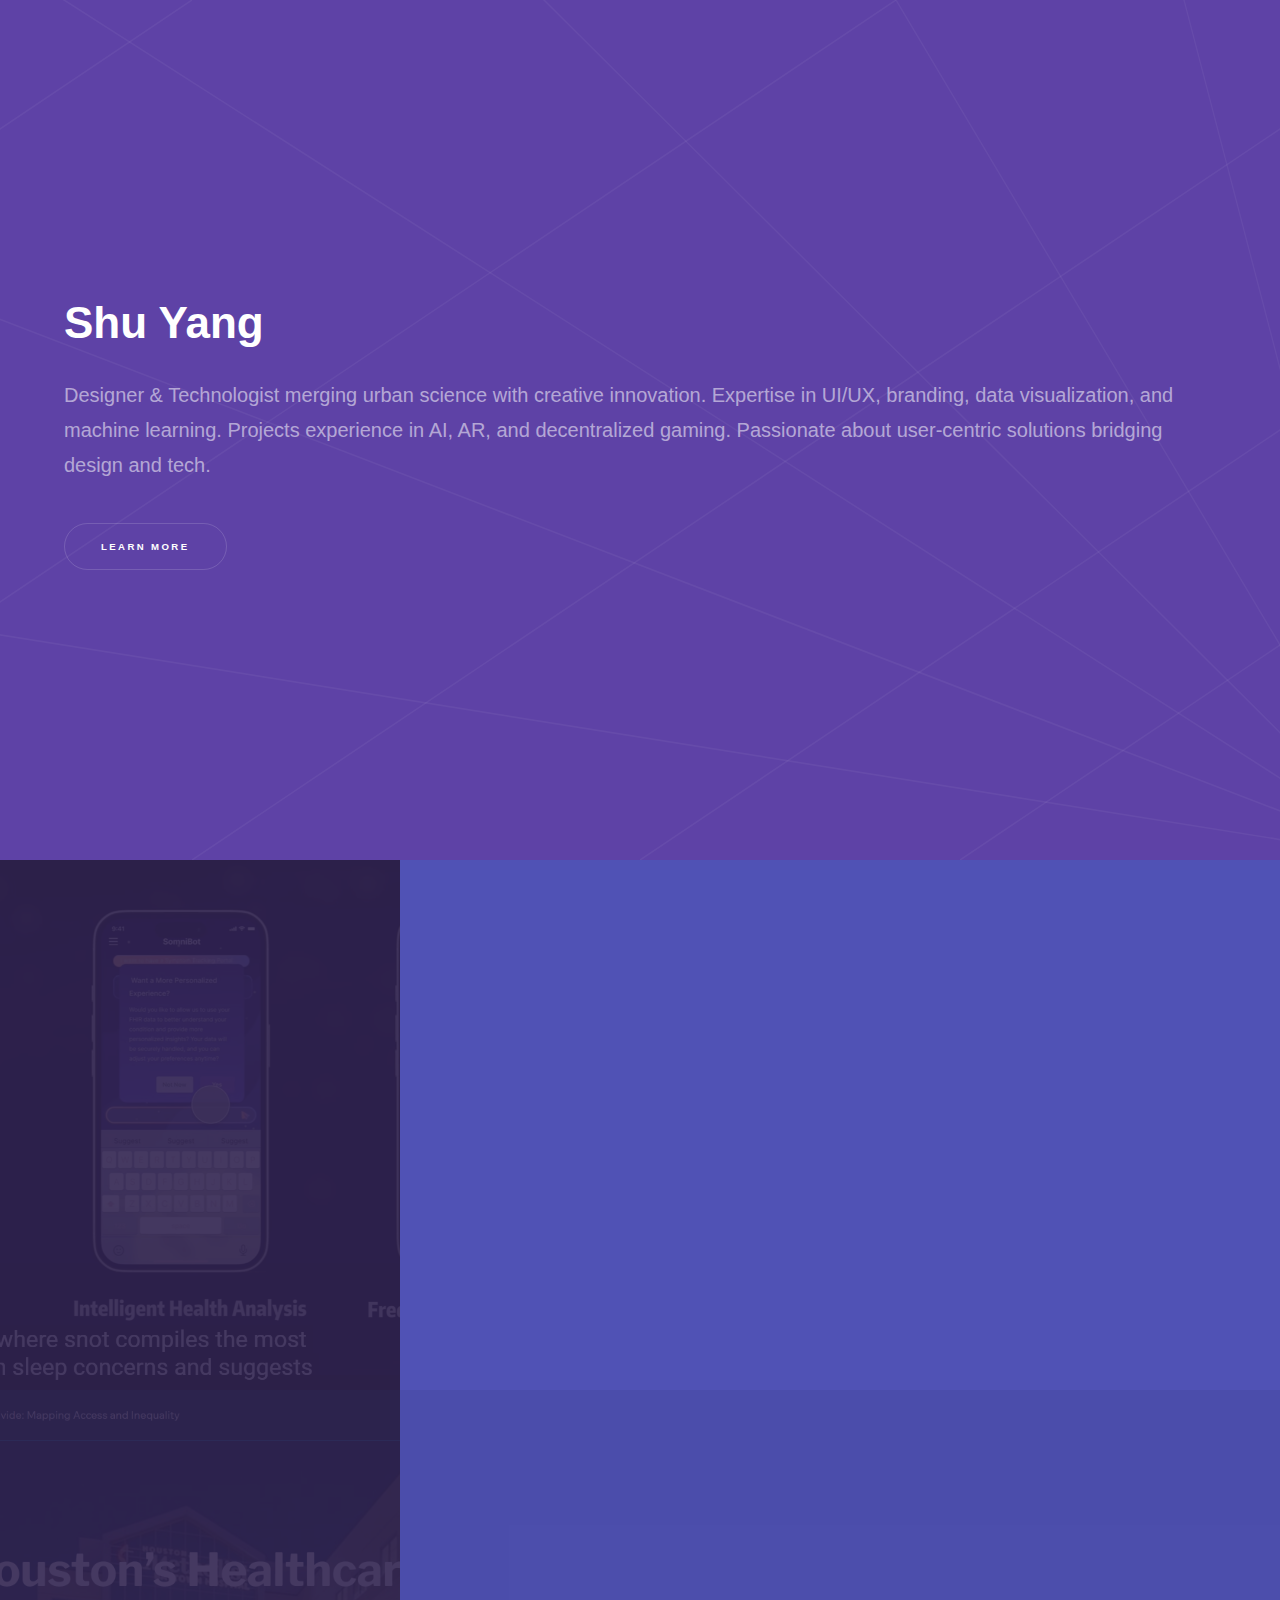
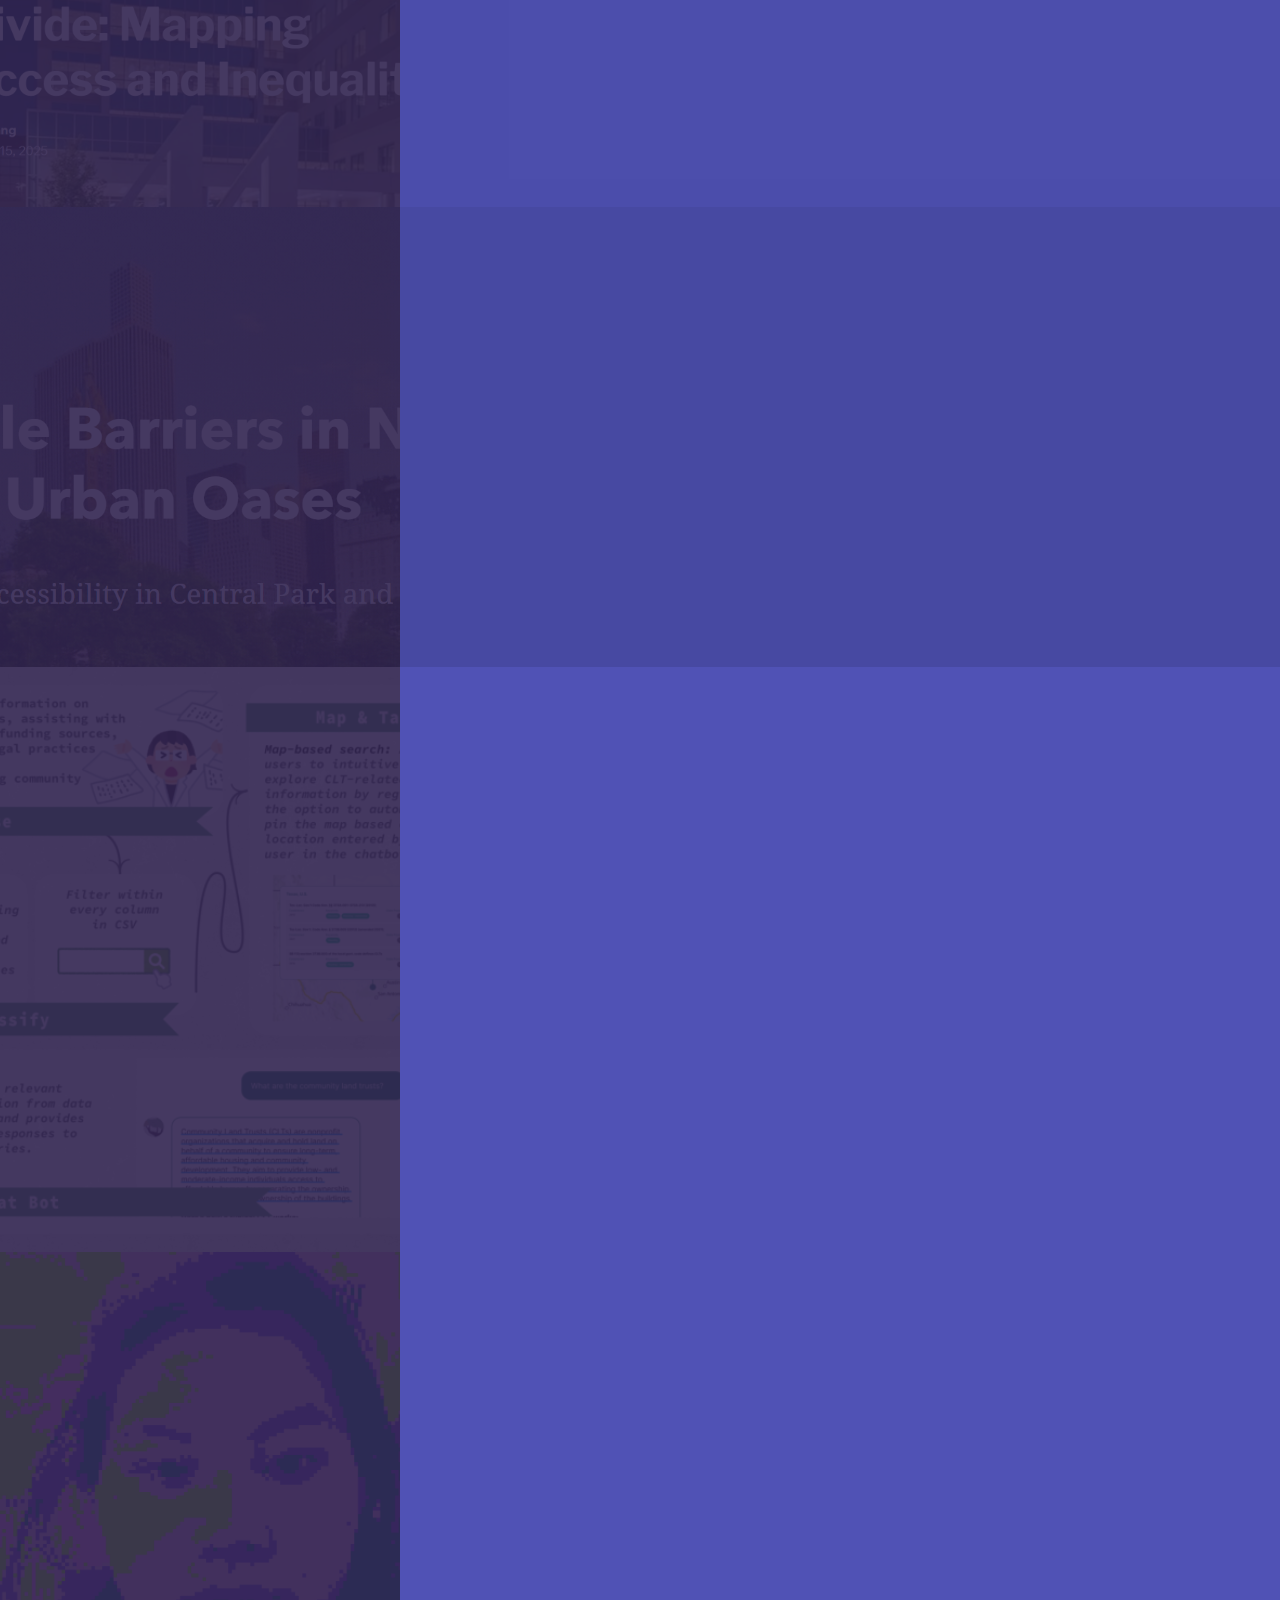
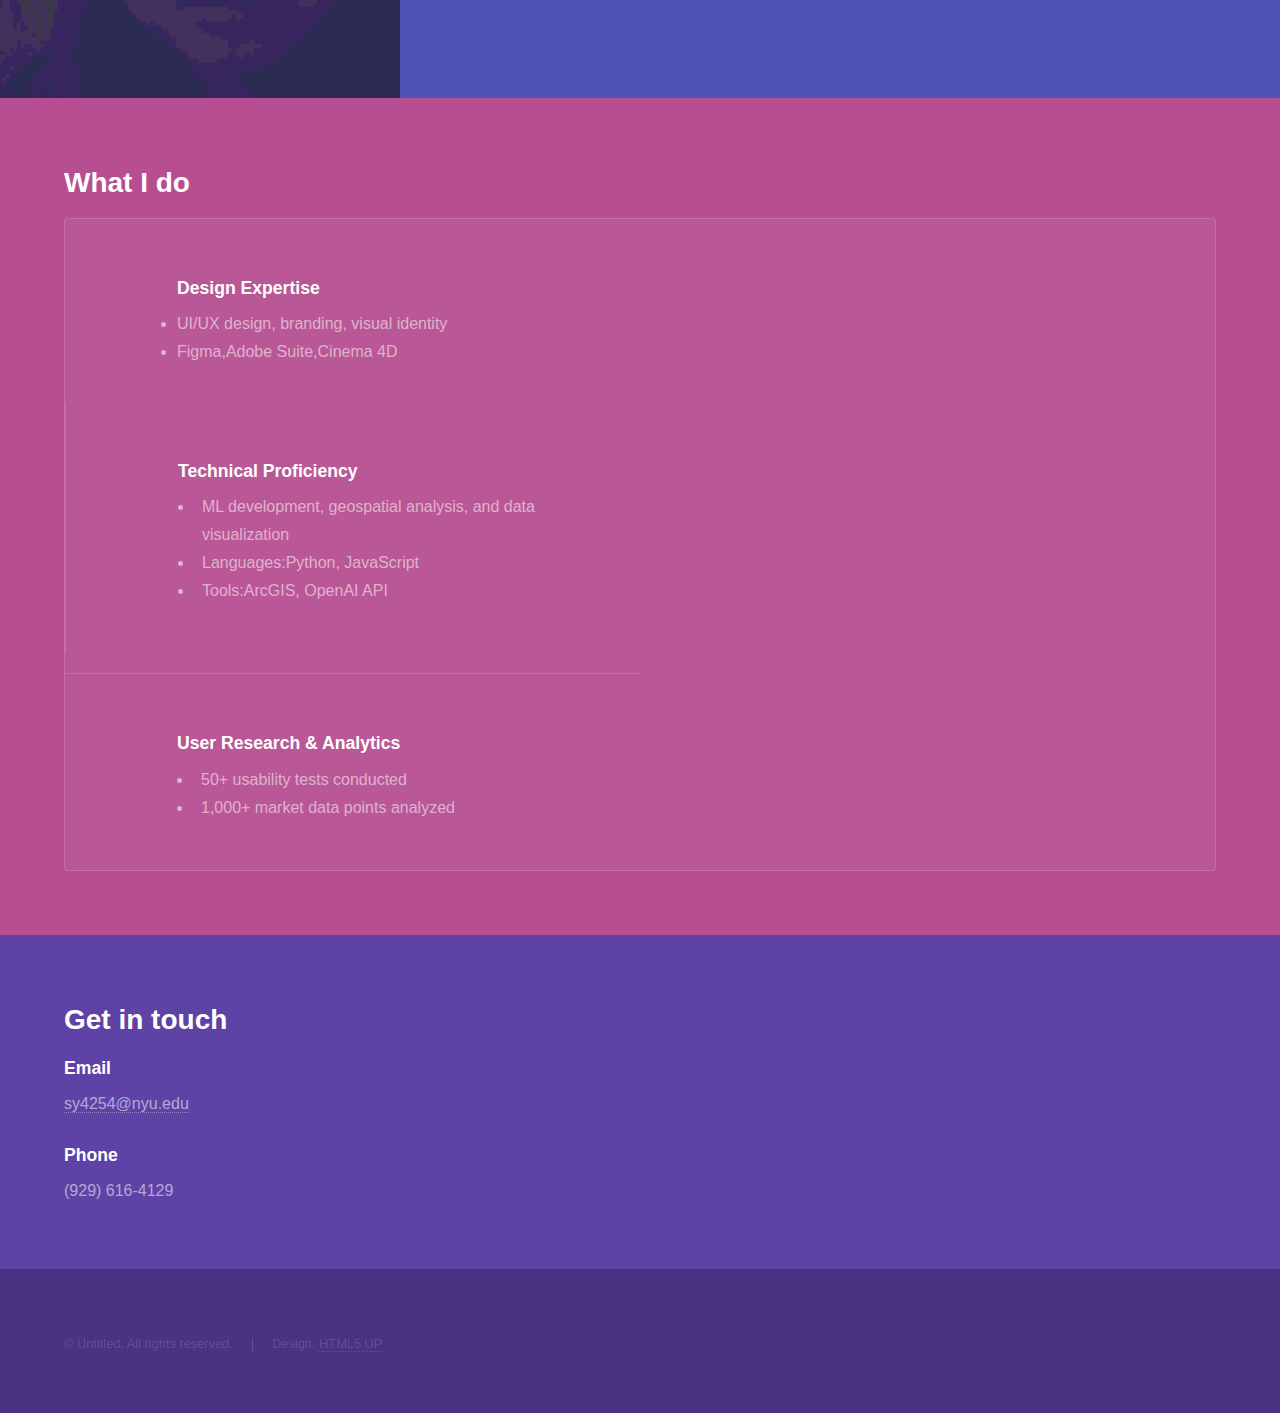
==== commit 1c11d6ce: "11" ====
--- a/index.html
+++ b/index.html
@@ -15,7 +15,7 @@
 	<body class="is-preload">
 
 		<!-- Sidebar -->
-		<section id="sidebar">
+		<!-- <section id="sidebar">
 			<div class="inner">
 				<nav>
 					<ul>
@@ -27,7 +27,7 @@
 				</nav>
 			</div>
 		</section>
-		
+		 -->
 
 
 
@@ -117,22 +117,11 @@
 				</section>
 				
 
-				<!-- Two -->
-
-
-
-
-
-
-
-
 
 				<!-- Two -->
 				<section id="two" class="wrapper style3 fade-up">
 					<div class="inner">
-						<h2>What we do</h2>
-						<p>Phasellus convallis elit id ullamcorper pulvinar. Duis aliquam turpis mauris, eu ultricies erat malesuada quis. Aliquam dapibus, lacus eget hendrerit bibendum, urna est aliquam sem, sit amet imperdiet est velit quis lorem.</p>
-						
+						<h2>What I do</h2>
 						<div class="features">
 							<!-- Design Expertise -->
 							<section class="skill-card">
@@ -141,12 +130,9 @@
 								</div>
 								<h3>Design Expertise</h3>
 								<div class="content">
-									<p>UI/UX design, branding, visual identity, and typography</p>
-									<div class="tool-list">
-										<span class="tool-tag">Figma</span>
-										<span class="tool-tag">Adobe Suite</span>
-										<span class="tool-tag">Cinema 4D</span>
-									</div>
+								    <li>UI/UX design, branding, visual identity</li>
+									<li>Figma,Adobe Suite,Cinema 4D</li>
+
 								</div>
 							</section>
 			
@@ -157,17 +143,10 @@
 								</div>
 								<h3>Technical Proficiency</h3>
 								<div class="content">
-									<p>ML development, geospatial analysis, and data visualization</p>
-									<div class="tech-stack">
-										<div class="stack-category">
-											<span class="category-title">Languages:</span>
-											Python, JavaScript
-										</div>
-										<div class="stack-category">
-											<span class="category-title">Tools:</span>
-											ArcGIS, OpenAI API
-										</div>
-									</div>
+									<ul class="metric-list">
+									<li>ML development, geospatial analysis, and data visualization</li>
+									<li>Languages:Python, JavaScript</li>
+									<li>Tools:ArcGIS, OpenAI API</li>
 								</div>
 							</section>
 			
@@ -183,10 +162,10 @@
 										<li>1,000+ market data points analyzed</li>
 							</section>
 						</div>
+					</section>
 						</ul>
 					</div>
 				</section>
-
 				<!-- Three -->
 					<section id="three" class="wrapper style1 fade-up">
 						<div class="inner">
@@ -208,7 +187,6 @@
 							</div>
 						</div>
 					</section>
-
 			</div>
 
 		<!-- Footer -->
--- a/assets/css/main.css
+++ b/assets/css/main.css
@@ -1979,6 +1979,10 @@
 /* Features */
 
 	.features {
+		display: flex;
+		flex-direction: column;
+		align-items: left; /* 让子元素居中 */
+		gap: 20px;
 		display: -moz-flex;
 		display: -webkit-flex;
 		display: -ms-flex;
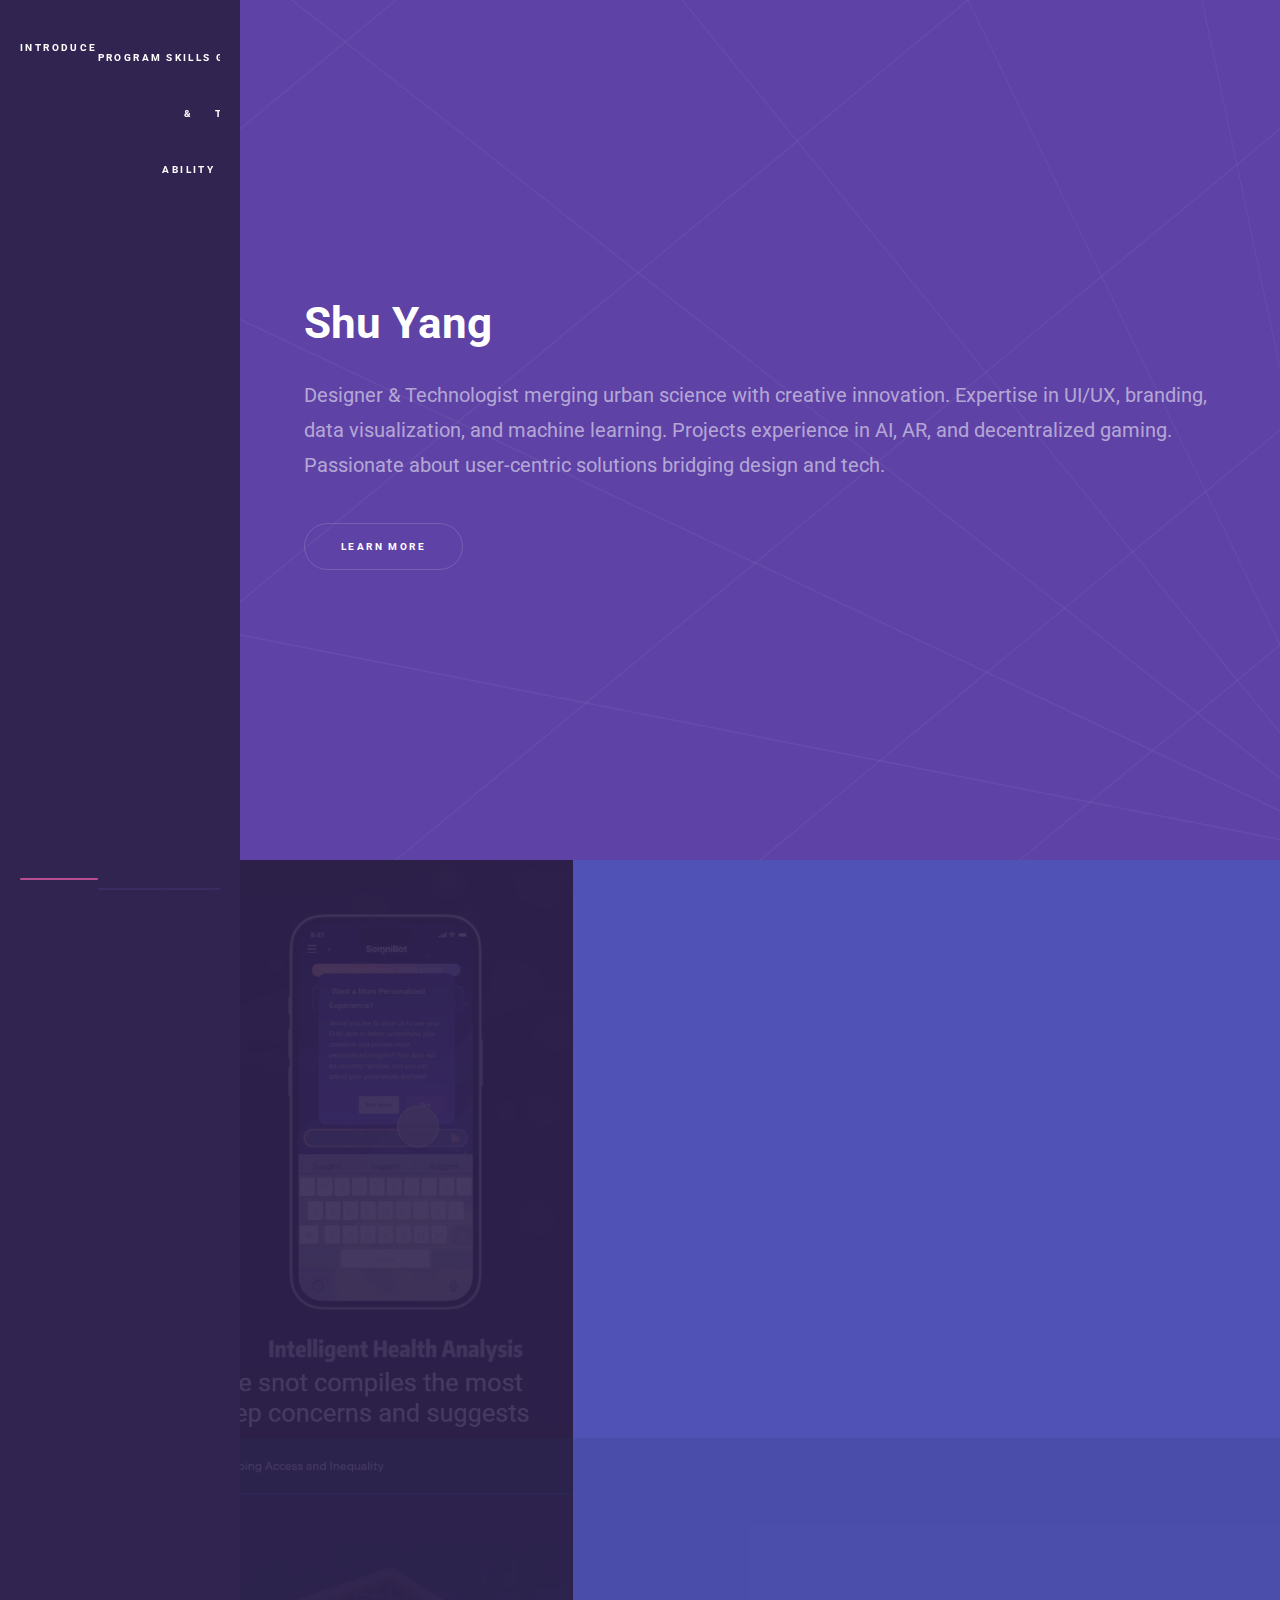
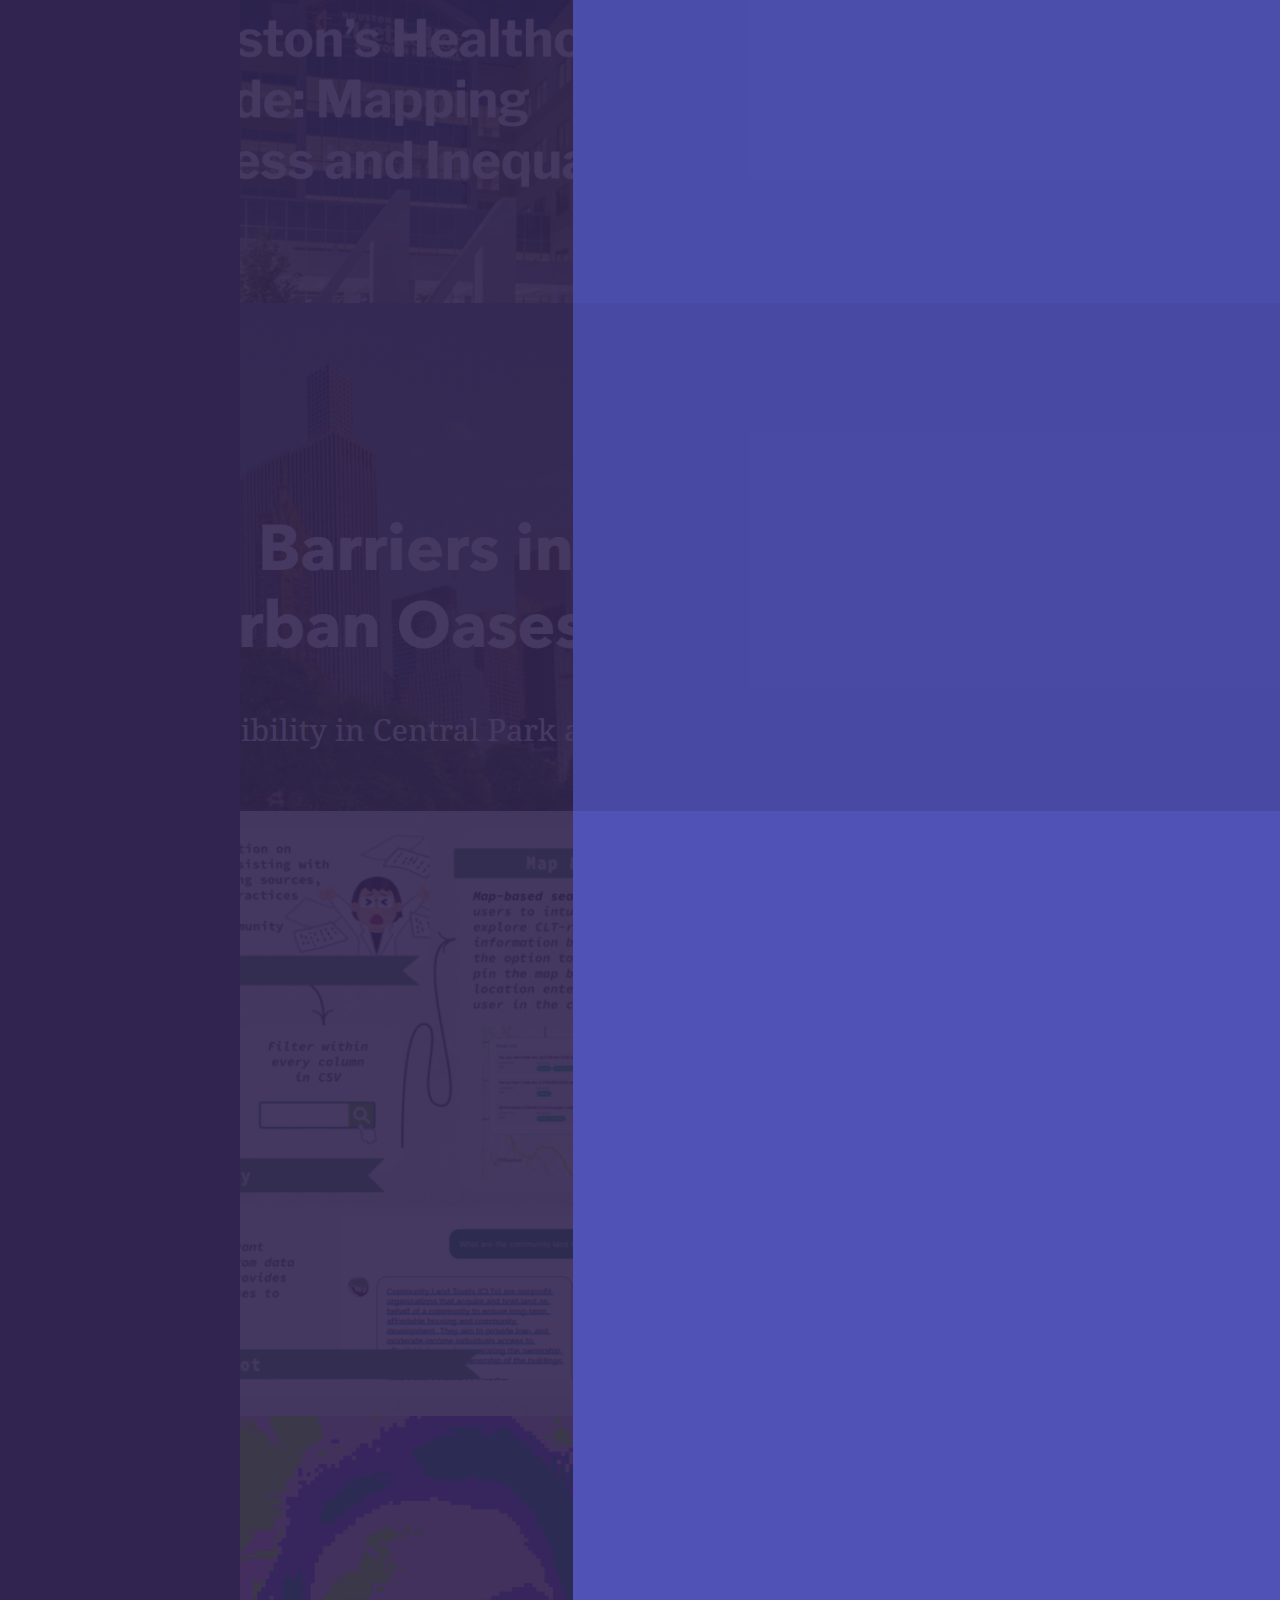
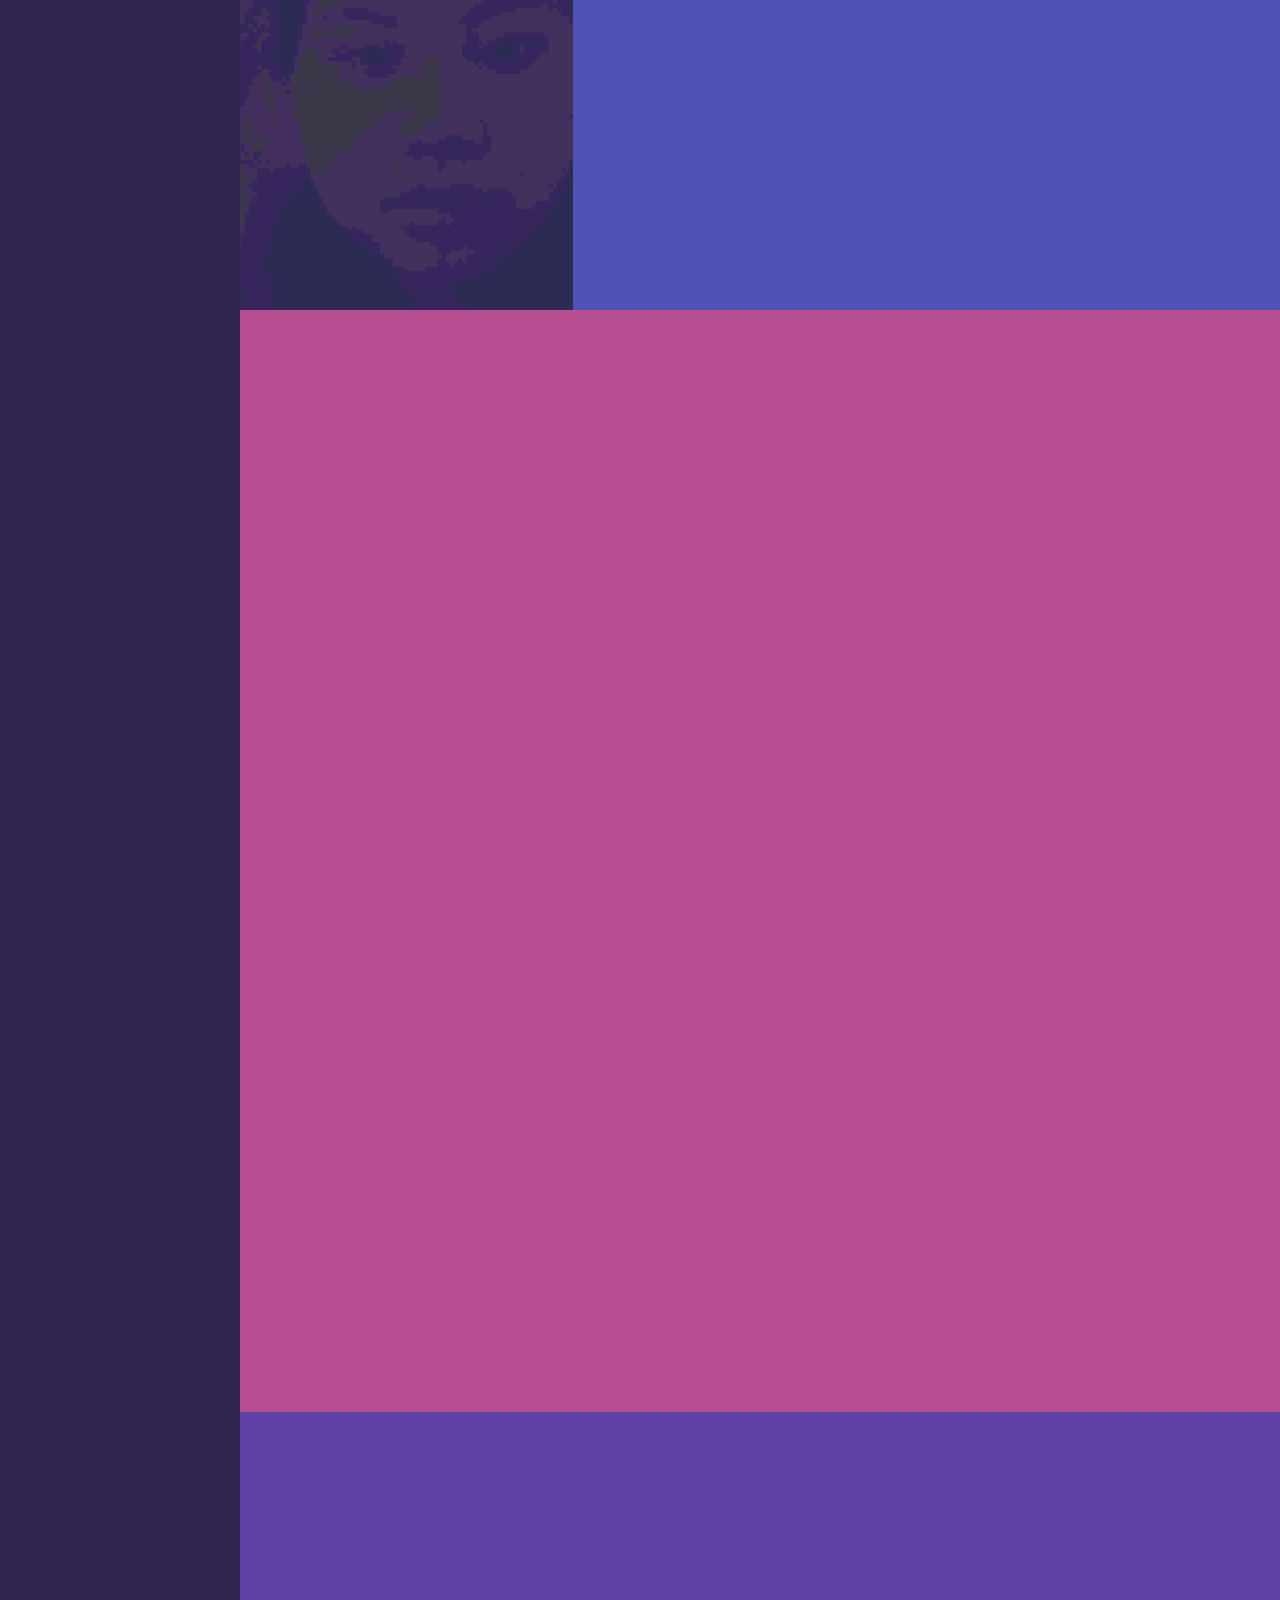
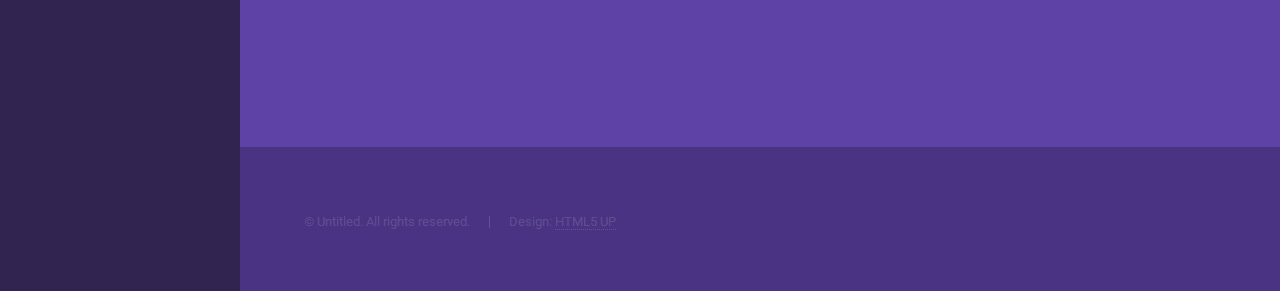
==== commit f914ac62: "1" ====
--- a/index.html
+++ b/index.html
@@ -11,11 +11,134 @@
 		<meta name="viewport" content="width=device-width, initial-scale=1, user-scalable=no" />
 		<link rel="stylesheet" href="assets/css/main.css" />
 		<noscript><link rel="stylesheet" href="assets/css/noscript.css" /></noscript>
+		<style>
+			@import url('https://fonts.googleapis.com/css2?family=Roboto:wght@400;700&display=swap');
+
+			body {
+				font-family: 'Roboto', sans-serif;
+				margin-left: 240px; /* Adjust this value to match the sidebar width plus some extra space */
+			}
+
+			.content {
+				padding: 20px;
+				margin: 10px;
+			}
+
+			.button:hover {
+				background-color: #0056b3;
+				color: white;
+			}
+
+			@media (max-width: 768px) {
+				.item {
+					flex: 1 1 100%;
+				}
+
+				#sidebar {
+					width: 100%;
+					height: auto;
+					position: static;
+					box-shadow: none;
+				}
+
+				#sidebar .inner {
+					flex-direction: row;
+					justify-content: space-around;
+				}
+			}
+
+			#sidebar {
+				position: fixed;
+				left: 0; /* Sidebar on the left */
+				top: 0;
+				width: 220px; /* Adjust width as needed */
+				height: 100%;
+				background: rgba(0, 0, 0, 0); /* Semi-transparent black */
+				color: white;
+				overflow-y: auto;
+				padding: 20px;
+				box-shadow: 2px 0 5px rgba(0,0,0,0); /* Adjust shadow for left side */
+				z-index: 1000; /* Ensure the sidebar is above other content */
+			}
+
+			#sidebar .inner {
+				display: flex;
+				flex-direction: column;
+				height: 100%;
+			}
+
+			#sidebar nav ul {
+				list-style-type: none;
+				padding: 0;
+			}
+
+			#sidebar nav ul li {
+				margin: 10px 0;
+			}
+
+			#sidebar nav ul li a {
+				color: white;
+				text-decoration: none;
+				font-weight: bold;
+				transition: background-color 0.3s, padding-left 0.3s; /* Add transition for hover effect */
+			}
+
+			#sidebar nav ul li a:hover {
+				background-color: #575757;
+				padding-left: 10px; /* Add padding effect on hover */
+				border-radius: 4px;
+			}
+
+			.navbar {
+				background-color: #333;
+				overflow: hidden;
+			}
+
+			.navbar .container {
+				display: flex;
+				justify-content: center;
+				align-items: center;
+			}
+
+			.nav-list {
+				list-style-type: none;
+				margin: 0;
+				padding: 0;
+				display: flex;
+			}
+
+			.nav-list li {
+				padding: 14px 20px;
+			}
+
+			.nav-list li a {
+				color: white;
+				text-decoration: none;
+				font-weight: bold;
+			}
+
+			.nav-list li a:hover {
+				background-color: #575757;
+				border-radius: 4px;
+			}
+		</style>
 	</head>
 	<body class="is-preload">
 
+		<!-- Navigation Bar -->
+		<nav class="navbar">
+			<div class="container">
+				<ul class="nav-list">
+					<li><a href="#intro">Introduce</a></li>
+					<li><a href="#one">Program</a></li>
+					<li><a href="#two">Skills & Ability</a></li>
+					<li><a href="#three">Get in Touch</a></li>
+				</ul>
+			</div>
+		</nav>
+
 		<!-- Sidebar -->
-		<!-- <section id="sidebar">
+		<section id="sidebar">
 			<div class="inner">
 				<nav>
 					<ul>
@@ -27,185 +150,174 @@
 				</nav>
 			</div>
 		</section>
-		 -->
-
-
-
-				<!-- Intro -->
-					<section id="intro" class="wrapper style1 fullscreen fade-up">
-						<div class="inner">
-							<h1>Shu Yang</h1>
-							<p>Designer & Technologist merging urban science with creative innovation. Expertise in UI/UX, branding, data visualization, and machine learning. Projects experience in AI, AR, and decentralized gaming. Passionate about user-centric solutions bridging design and tech.</p>
-							<ul class="actions">
-								<li><a href="https://drive.google.com/file/d/1DAONVxsh2Mp3mTr3vFtZjYLp2HMoIk28/view?usp=drive_link" class="button scrolly"target="_blank">Learn more</a></li>
-
-							</ul>
+
+		<!-- Intro -->
+		<section id="intro" class="wrapper style1 fullscreen fade-up">
+			<div class="inner">
+				<h1>Shu Yang</h1>
+				<p>Designer & Technologist merging urban science with creative innovation. Expertise in UI/UX, branding, data visualization, and machine learning. Projects experience in AI, AR, and decentralized gaming. Passionate about user-centric solutions bridging design and tech.</p>
+				<ul class="actions">
+					<li><a href="https://drive.google.com/file/d/1DAONVxsh2Mp3mTr3vFtZjYLp2HMoIk28/view?usp=drive_link" class="button scrolly"target="_blank">Learn more</a></li>
+				</ul>
+			</div>
+		</section>
+
+		<!-- One -->
+		<section id="one" class="wrapper style2 spotlights">
+			<section>
+				<a href="#" class="image"><img src="images/image4.png" alt="" data-position="top center" /></a>
+				<div class="content">
+					<div class="inner">
+						<h2>SomniBot: AI-Powered Personalized Sleep Assistant</h2>
+						<p>SomniBot is an AI-driven sleep assistant that provides personalized, science-backed sleep guidance. Using FHIR for secure health data handling and Retrieval-Augmented Generation (RAG) for accurate responses, it offers customized sleep insights based on user input and electronic health records (EHR). With features like a self-assessment quiz, intelligent sleep analysis, and expert-backed recommendations, SomniBot helps users improve their sleep quality while ensuring privacy and reliability. Future enhancements include a dark mode for better nighttime usability, an FAQ section for common sleep concerns, and expanded EHR capabilities.</p>
+						<ul class="actions">
+							<li><a href="https://devpost.com/software/diabeteeth?_gl=1*a1k5cq*_gcl_au*NzUyNTY1NDIuMTczNjUzOTAyNQ..*_ga*MjE2Mjc5NTcxLjE3Mzc2NTgxNjM.*_ga_0YHJK3Y10M*MTc0MjM0MTk0MS4xMi4xLjE3NDIzNDE5NDUuMC4wLjA." class="button">Learn more</a></li>
+						</ul>
+					</div>
+				</div>
+			</section>
+			
+			<section>
+				<a href="#" class="image"><img src="images/image5.png" alt="" data-position="top center" /></a>
+				<div class="content">
+					<div class="inner">
+						<h2>Houston's Healthcare Divide: Mapping Access and Inequality</h2>
+						<p>This study delves into the spatial accessibility of healthcare services in Houston by employing Geographic Information System (GIS) network analysis. Through the examination of actual road networks and travel times, it reveals the uneven distribution of healthcare resources in Houston and how this disparity impacts residents' access to healthcare.</p>
+						<ul class="actions">
+							<li><a href="https://arcg.is/1PnjPu0" class="button">Learn more</a></li>
+						</ul>
+					</div>
+				</div>
+			</section>
+			
+			<section>
+				<a href="#" class="image"><img src="images/image1.png" alt="" data-position="top center" /></a>
+				<div class="content">
+					<div class="inner">
+						<h2>Invisible Barriers in New York's Urban Oases</h2>
+						<p>In the bustling city of New York, parks and green spaces serve as urban oases for residents. However, these seemingly open spaces often contain invisible barriers that shape accessibility and usage patterns among different social groups. This project explores the hidden obstacles within New York's urban green spaces, examining factors such as urban planning, socioeconomic disparities, and policy regulations. Through data visualization, it highlights issues of spatial equity and encourages reflection on how to create more inclusive urban environments.</p>
+						<ul class="actions">
+							<li><a href="https://storymaps.arcgis.com/stories/8a522410302e41efb35f07c31d807997/print" class="button" target="_blank">Learn more</a></li>
+						</ul>
+					</div>
+				</div>
+			</section>
+			
+			<section>
+				<a href="#" class="image"><img src="images/image2.png" alt="" data-position="top center" /></a>
+				<div class="content">
+					<div class="inner">
+						<h2>CLT Legal AI Assistant: Intelligent Chatbot & Multilingual Platform</h2>
+						<p>An AI-powered legal support tool for Community Land Trusts (CLTs), leveraging machine learning to parse legal datasets and scholarly articles. Iteratively enhanced across three versions, featuring:<br>
+							<strong>V1.0:</strong> Basic chatbot responses, interactive map, and localized law integration.<br>
+							<strong>V2.0:</strong> Personalized query tracking, user accounts, and expanded state/municipal law databases.<br>
+							<strong>V3.0:</strong> Multilingual support, global legal datasets, and context-aware insights for actionable solutions.<br>
+							Delivered intelligent content extraction and dynamic user engagement tools to streamline CLT policy drafting and compliance.</p>
+						<ul class="actions">
+							<li><a href="https://www.figma.com/proto/PHTbG7lzxQpsGFRIoHWmli/Challenge?node-id=120-1222&p=f&t=GHCZUEhet65Om7He-1&scaling=contain&content-scaling=fixed&page-id=0%3A1&starting-point-node-id=99%3A703" class="button">Learn more</a></li>
+						</ul>
+					</div>
+				</div>
+			</section>
+			
+			<section>
+				<a href="#" class="image"><img src="images/image3.png" alt="" data-position="top center" /></a>
+				<div class="content">
+					<div class="inner">
+						<h2>Facial Pixel Mosaic: Real-time Generative Art with Eye Tracking</h2>
+						<p>An interactive digital artwork combining face detection (via ml5.js FaceMesh) and pixel manipulation. Captures live video to create dynamic mosaic portraits using color-mapped grayscale thresholds. Features eye-triggered regeneration - resets color patterns when eyes close (landmark height 7px). Click interaction allows manual refresh. Demonstrates creative coding with computer vision and real-time graphics synthesis.</p>
+						<ul class="actions">
+							<li><a href="https://shuyang-dm-gy-6063-2024fall-b.github.io/HW09/HW09B/" class="button" target="_blank">Learn more</a></li>
+						</ul>
+					</div>
+				</div>
+			</section>
+		</section>
+		
+		<!-- Two -->
+		<section id="two" class="wrapper style3 fade-up">
+			<div class="inner">
+				<h2>What I do</h2>
+				<div class="features">
+					<!-- Design Expertise -->
+					<section class="skill-card">
+						<div class="icon-wrapper">
+							<span class="icon solid major fa-pencil-ruler"></span>
+						</div>
+						<h3>Design Expertise</h3>
+						<div class="content">
+							<li>UI/UX design, branding, visual identity</li>
+							<li>Figma,Adobe Suite,Cinema 4D</li>
 						</div>
 					</section>
-
-				<!-- One -->
-
-				<section id="one" class="wrapper style2 spotlights">
-					<section>
-						<a href="#" class="image"><img src="images/image4.png" alt="" data-position="top center" /></a>
+		
+					<!-- Technical Proficiency -->
+					<section class="skill-card">
+						<div class="icon-wrapper">
+							<span class="icon solid major fa-chart-line"></span>
+						</div>
+						<h3>Technical Proficiency</h3>
 						<div class="content">
-							<div class="inner">
-								<h2>SomniBot: AI-Powered Personalized Sleep Assistant</h2>
-								<p>SomniBot is an AI-driven sleep assistant that provides personalized, science-backed sleep guidance. Using FHIR for secure health data handling and Retrieval-Augmented Generation (RAG) for accurate responses, it offers customized sleep insights based on user input and electronic health records (EHR). With features like a self-assessment quiz, intelligent sleep analysis, and expert-backed recommendations, SomniBot helps users improve their sleep quality while ensuring privacy and reliability. Future enhancements include a dark mode for better nighttime usability, an FAQ section for common sleep concerns, and expanded EHR capabilities.</p>
-								<ul class="actions">
-									<li><a href="https://devpost.com/software/diabeteeth?_gl=1*a1k5cq*_gcl_au*NzUyNTY1NDIuMTczNjUzOTAyNQ..*_ga*MjE2Mjc5NTcxLjE3Mzc2NTgxNjM.*_ga_0YHJK3Y10M*MTc0MjM0MTk0MS4xMi4xLjE3NDIzNDE5NDUuMC4wLjA." class="button">Learn more</a></li>
-								</ul>
-							</div>
+							<ul class="metric-list">
+							<li>ML development, geospatial analysis, and data visualization</li>
+							<li>Languages:Python, JavaScript</li>
+							<li>Tools:ArcGIS, OpenAI API</li>
 						</div>
 					</section>
-					
-					<section>
-						<a href="#" class="image"><img src="images/image5.png" alt="" data-position="top center" /></a>
+		
+					<!-- User Research -->
+					<section class="skill-card">
+						<div class="icon-wrapper">
+							<span class="icon solid major fa-chart-bar"></span>
+						</div>
+						<h3>User Research & Analytics</h3>
 						<div class="content">
-							<div class="inner">
-								<h2>Houston's Healthcare Divide: Mapping Access and Inequality</h2>
-								<p>This study delves into the spatial accessibility of healthcare services in Houston by employing Geographic Information System (GIS) network analysis. Through the examination of actual road networks and travel times, it reveals the uneven distribution of healthcare resources in Houston and how this disparity impacts residents' access to healthcare.</p>
-								<ul class="actions">
-									<li><a href="https://arcg.is/1PnjPu0" class="button">Learn more</a></li>
-								</ul>
-							</div>
+							<ul class="metric-list">
+								<li>50+ usability tests conducted</li>
+								<li>1,000+ market data points analyzed</li>
 						</div>
 					</section>
-					
-					<section>
-						<a href="#" class="image"><img src="images/image1.png" alt="" data-position="top center" /></a>
-						<div class="content">
-							<div class="inner">
-								<h2>Invisible Barriers in New York's Urban Oases</h2>
-								<p>In the bustling city of New York, parks and green spaces serve as urban oases for residents. However, these seemingly open spaces often contain invisible barriers that shape accessibility and usage patterns among different social groups. This project explores the hidden obstacles within New York’s urban green spaces, examining factors such as urban planning, socioeconomic disparities, and policy regulations. Through data visualization, it highlights issues of spatial equity and encourages reflection on how to create more inclusive urban environments.</p>
-								<ul class="actions">
-									<li><a href="https://storymaps.arcgis.com/stories/8a522410302e41efb35f07c31d807997/print" class="button" target="_blank">Learn more</a></li>
-								</ul>
-							</div>
-						</div>
-					</section>
-					
-					<section>
-						<a href="#" class="image"><img src="images/image2.png" alt="" data-position="top center" /></a>
-						<div class="content">
-							<div class="inner">
-								<h2>CLT Legal AI Assistant: Intelligent Chatbot & Multilingual Platform</h2>
-								<p>An AI-powered legal support tool for Community Land Trusts (CLTs), leveraging machine learning to parse legal datasets and scholarly articles. Iteratively enhanced across three versions, featuring:<br>
-									<strong>V1.0:</strong> Basic chatbot responses, interactive map, and localized law integration.<br>
-									<strong>V2.0:</strong> Personalized query tracking, user accounts, and expanded state/municipal law databases.<br>
-									<strong>V3.0:</strong> Multilingual support, global legal datasets, and context-aware insights for actionable solutions.<br>
-									Delivered intelligent content extraction and dynamic user engagement tools to streamline CLT policy drafting and compliance.</p>
-								<ul class="actions">
-									<li><a href="https://www.figma.com/proto/PHTbG7lzxQpsGFRIoHWmli/Challenge?node-id=120-1222&p=f&t=GHCZUEhet65Om7He-1&scaling=contain&content-scaling=fixed&page-id=0%3A1&starting-point-node-id=99%3A703" class="button">Learn more</a></li>
-								</ul>
-							</div>
-						</div>
-					</section>
-					
-					<section>
-						<a href="#" class="image"><img src="images/image3.png" alt="" data-position="top center" /></a>
-						<div class="content">
-							<div class="inner">
-								<h2>Facial Pixel Mosaic: Real-time Generative Art with Eye Tracking</h2>
-								<p>An interactive digital artwork combining face detection (via ml5.js FaceMesh) and pixel manipulation. Captures live video to create dynamic mosaic portraits using color-mapped grayscale thresholds. Features eye-triggered regeneration - resets color patterns when eyes close (landmark height 7px). Click interaction allows manual refresh. Demonstrates creative coding with computer vision and real-time graphics synthesis.</p>
-								<ul class="actions">
-									<li><a href="https://shuyang-dm-gy-6063-2024fall-b.github.io/HW09/HW09B/" class="button" target="_blank">Learn more</a></li>
-								</ul>
-							</div>
-						</div>
-					</section>
+				</div>
+			</section>
+		</div>
+	</section>
+		<!-- Three -->
+		<section id="three" class="wrapper style1 fade-up">
+			<div class="inner">
+				<h2>Get in touch</h2>
+				<section>
+					<ul class="contact">
+						<li>
+							<h3>Email</h3>
+							<a href="#">sy4254@nyu.edu</a>
+						</li>
+						<li>
+							<h3>Phone</h3>
+							<span>(929) 616-4129</span>
+						</li>
+					</ul>
 				</section>
-				
-
-
-				<!-- Two -->
-				<section id="two" class="wrapper style3 fade-up">
-					<div class="inner">
-						<h2>What I do</h2>
-						<div class="features">
-							<!-- Design Expertise -->
-							<section class="skill-card">
-								<div class="icon-wrapper">
-									<span class="icon solid major fa-pencil-ruler"></span>
-								</div>
-								<h3>Design Expertise</h3>
-								<div class="content">
-								    <li>UI/UX design, branding, visual identity</li>
-									<li>Figma,Adobe Suite,Cinema 4D</li>
-
-								</div>
-							</section>
-			
-							<!-- Technical Proficiency -->
-							<section class="skill-card">
-								<div class="icon-wrapper">
-									<span class="icon solid major fa-chart-line"></span>
-								</div>
-								<h3>Technical Proficiency</h3>
-								<div class="content">
-									<ul class="metric-list">
-									<li>ML development, geospatial analysis, and data visualization</li>
-									<li>Languages:Python, JavaScript</li>
-									<li>Tools:ArcGIS, OpenAI API</li>
-								</div>
-							</section>
-			
-							<!-- User Research -->
-							<section class="skill-card">
-								<div class="icon-wrapper">
-									<span class="icon solid major fa-chart-bar"></span>
-								</div>
-								<h3>User Research & Analytics</h3>
-								<div class="content">
-									<ul class="metric-list">
-										<li>50+ usability tests conducted</li>
-										<li>1,000+ market data points analyzed</li>
-							</section>
-						</div>
-					</section>
-						</ul>
-					</div>
-				</section>
-				<!-- Three -->
-					<section id="three" class="wrapper style1 fade-up">
-						<div class="inner">
-							<h2>Get in touch</h2>
-								<!-- </section> -->
-								<section>
-									<ul class="contact">
-										<li>
-											<h3>Email</h3>
-											<a href="#">sy4254@nyu.edu</a>
-										</li>
-										<li>
-											<h3>Phone</h3>
-											<span>(929) 616-4129</span>
-										</li>
-
-									</ul>
-								</section>
-							</div>
-						</div>
-					</section>
 			</div>
-
-		<!-- Footer -->
-			<footer id="footer" class="wrapper style1-alt">
-				<div class="inner">
-					<ul class="menu">
-						<li>&copy; Untitled. All rights reserved.</li><li>Design: <a href="http://html5up.net">HTML5 UP</a></li>
-					</ul>
-				</div>
-			</footer>
-
-		<!-- Scripts -->
-			<script src="assets/js/jquery.min.js"></script>
-			<script src="assets/js/jquery.scrollex.min.js"></script>
-			<script src="assets/js/jquery.scrolly.min.js"></script>
-			<script src="assets/js/browser.min.js"></script>
-			<script src="assets/js/breakpoints.min.js"></script>
-			<script src="assets/js/util.js"></script>
-			<script src="assets/js/main.js"></script>
-
-	</body>
+		</section>
+	</div>
+
+	<!-- Footer -->
+	<footer id="footer" class="wrapper style1-alt">
+		<div class="inner">
+			<ul class="menu">
+				<li>&copy; Untitled. All rights reserved.</li><li>Design: <a href="http://html5up.net">HTML5 UP</a></li>
+			</ul>
+		</div>
+	</footer>
+
+	<!-- Scripts -->
+	<script src="assets/js/jquery.min.js"></script>
+	<script src="assets/js/jquery.scrollex.min.js"></script>
+	<script src="assets/js/jquery.scrolly.min.js"></script>
+	<script src="assets/js/browser.min.js"></script>
+	<script src="assets/js/breakpoints.min.js"></script>
+	<script src="assets/js/util.js"></script>
+	<script src="assets/js/main.js"></script>
+
+</body>
 </html>--- a/assets/css/main.css
+++ b/assets/css/main.css
@@ -3105,7 +3105,7 @@
 
 				.spotlights > section > .image {
 					width: 100%;
-					height: 50vh;
+					height:     50vh;
 				}
 
 				.spotlights > section > .content {
@@ -3910,4 +3910,59 @@
 				background-attachment: scroll;
 			}
 
-		}+		}
+
+.navbar {
+    background-color: #333;
+    overflow: hidden;
+    position: fixed;
+    top: 0;
+    right: 0;
+    width: 200px; /* Adjust width as needed */
+    height: 100%; /* Full height */
+}
+
+.navbar .container {
+    display: flex;
+    flex-direction: column;
+    justify-content: center;
+    align-items: flex-start;
+    height: 100%;
+}
+
+.nav-list {
+    list-style-type: none;
+    margin: 0;
+    padding: 0;
+    display: flex;
+    flex-direction: column;
+    align-items: flex-start;
+}
+
+.nav-list li {
+    padding: 14px 20px;
+}
+
+.nav-list li a {
+    color: white;
+    text-decoration: none;
+    font-weight: bold;
+}
+
+.nav-list li a:hover {
+    background-color: #575757;
+    border-radius: 4px;
+}
+
+@media (max-width: 768px) {
+    .navbar {
+        width: 100%;
+        height: auto;
+        position: static;
+    }
+
+    .nav-list {
+        flex-direction: row;
+        justify-content: center;
+    }
+}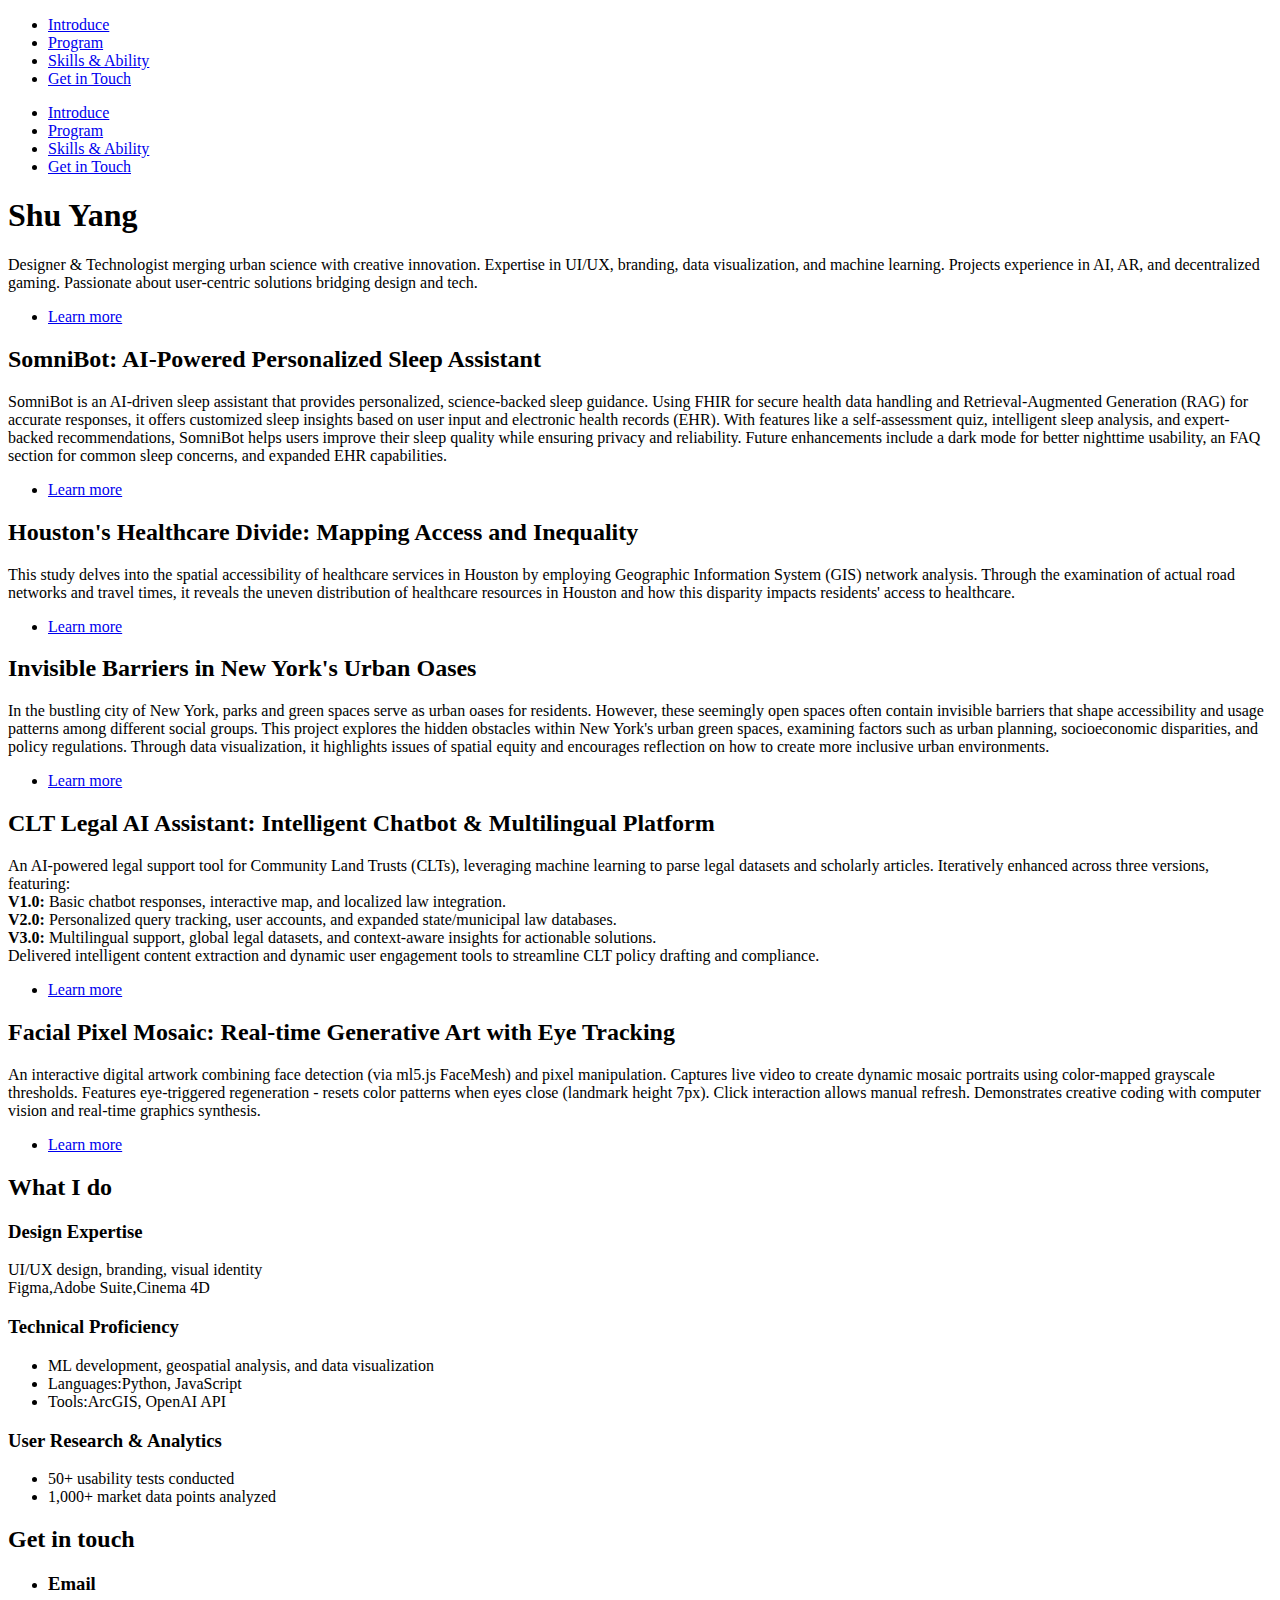
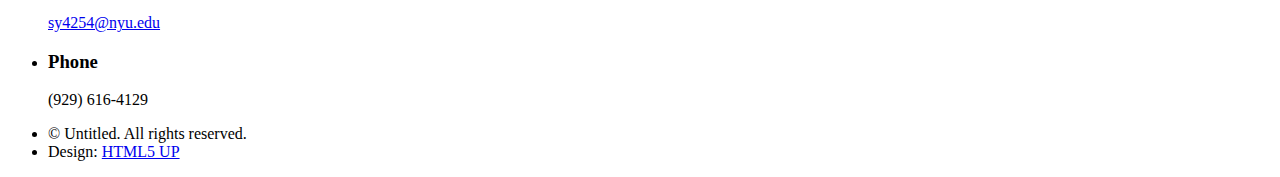
==== commit 19d843cc: "1" ====
--- a/index.html
+++ b/index.html
@@ -3,7 +3,7 @@
 	Hyperspace by HTML5 UP
 	html5up.net | @ajlkn
 	Free for personal and commercial use under the CCA 3.0 license (html5up.net/license)
--->
+--这里是对的啊>
 <html>
 	<head>
 		<title>Shu Yang</title>
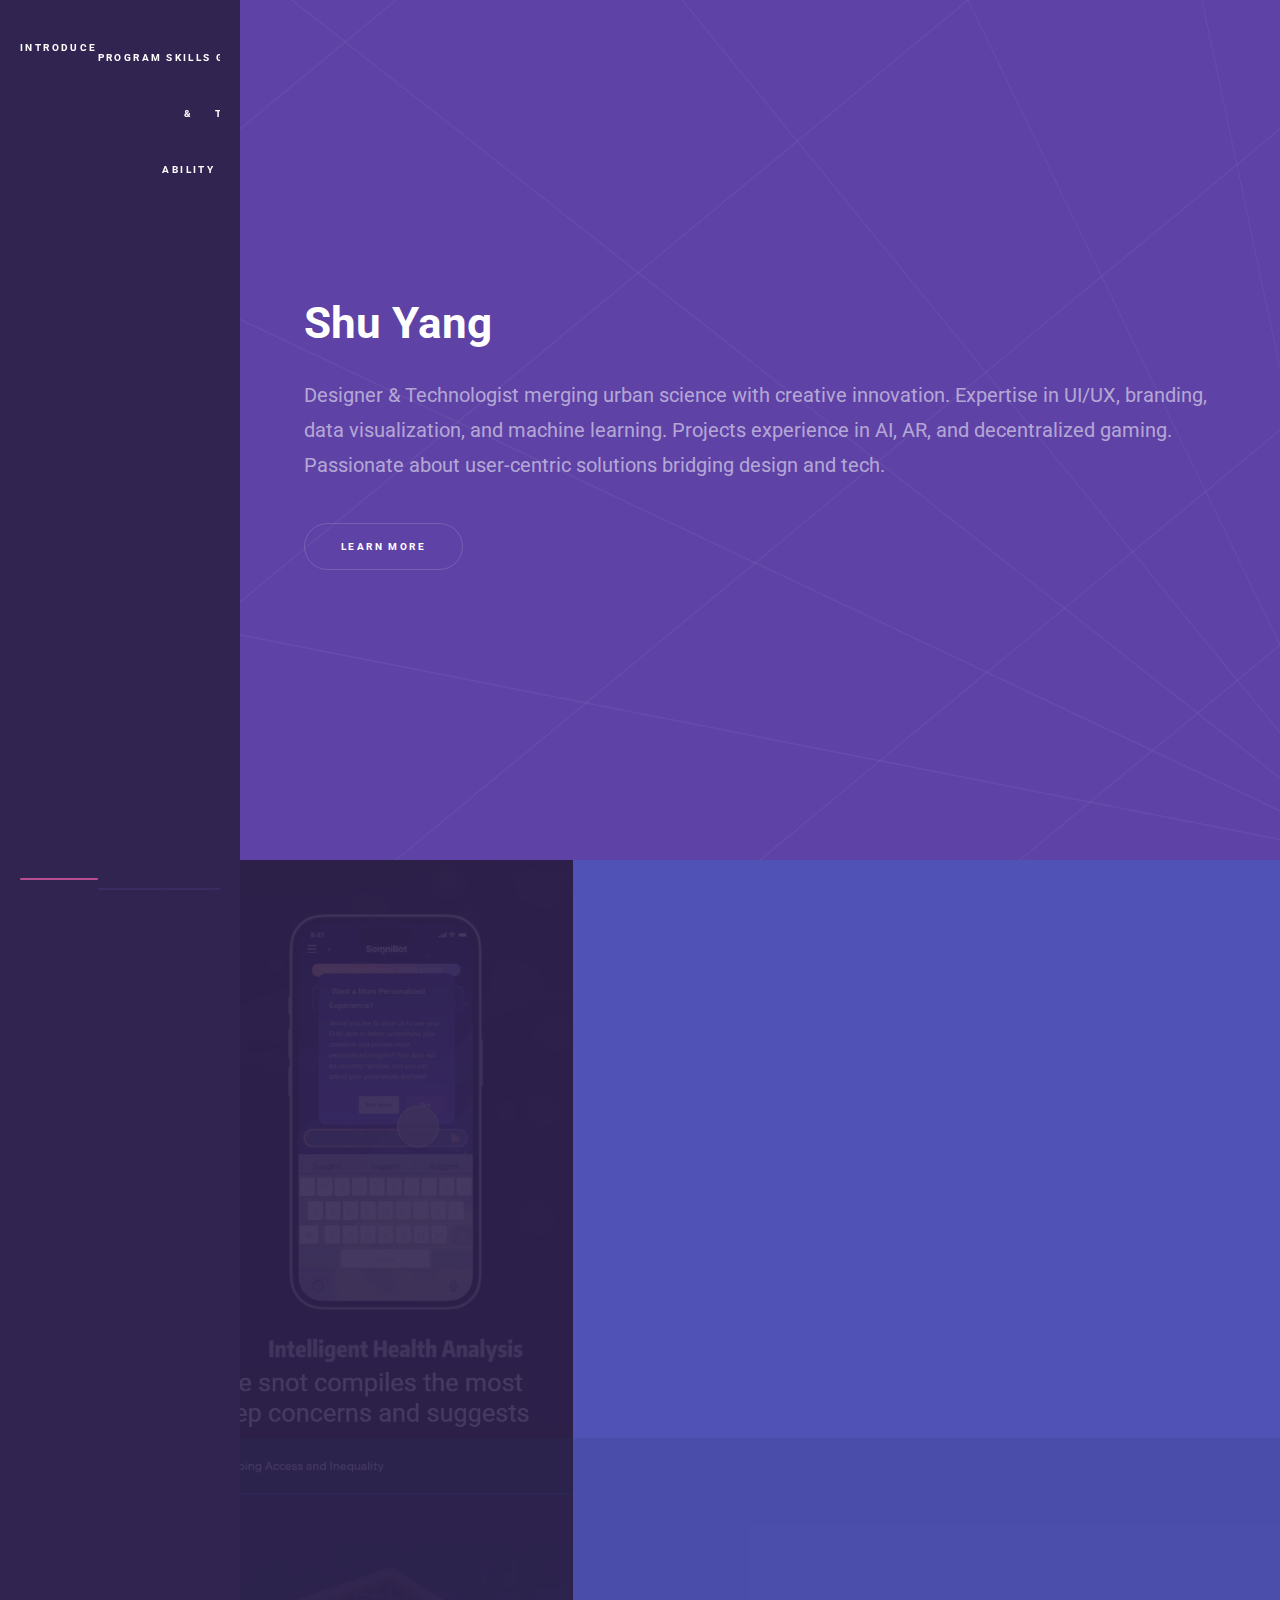
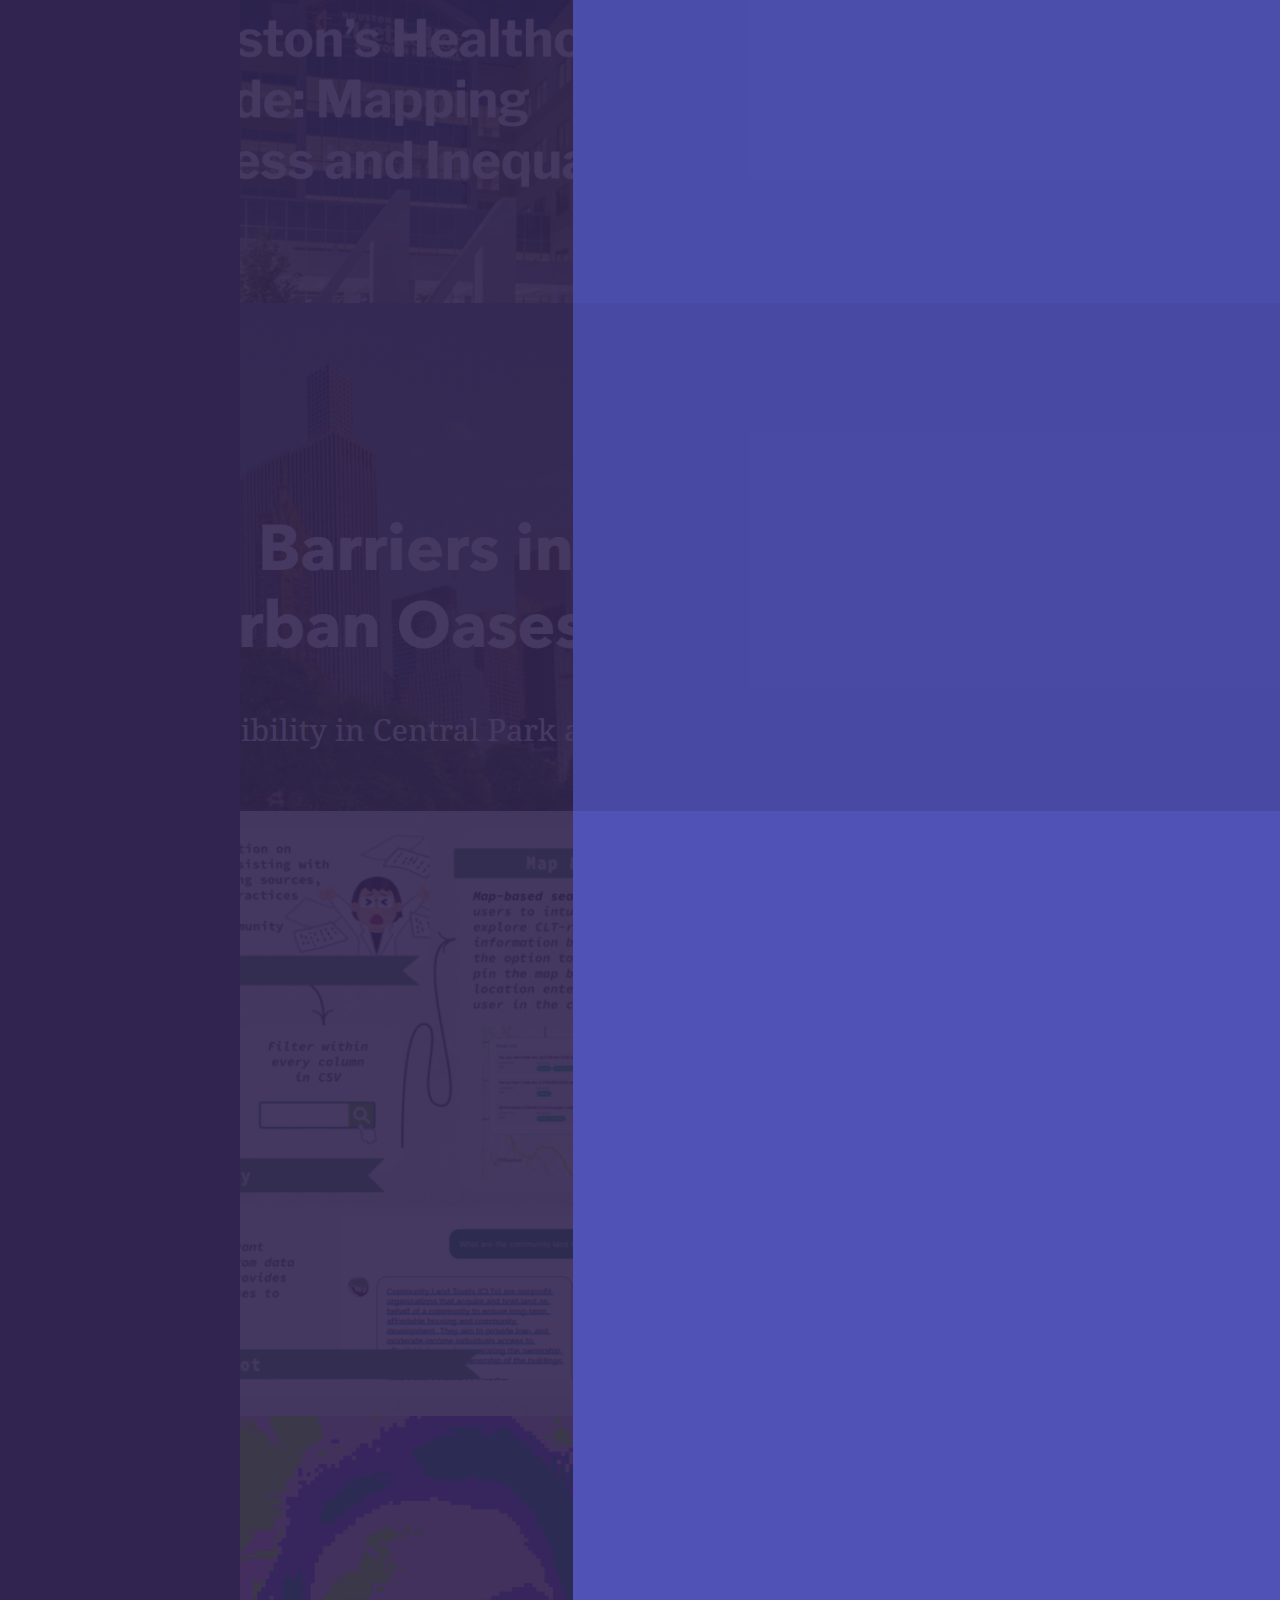
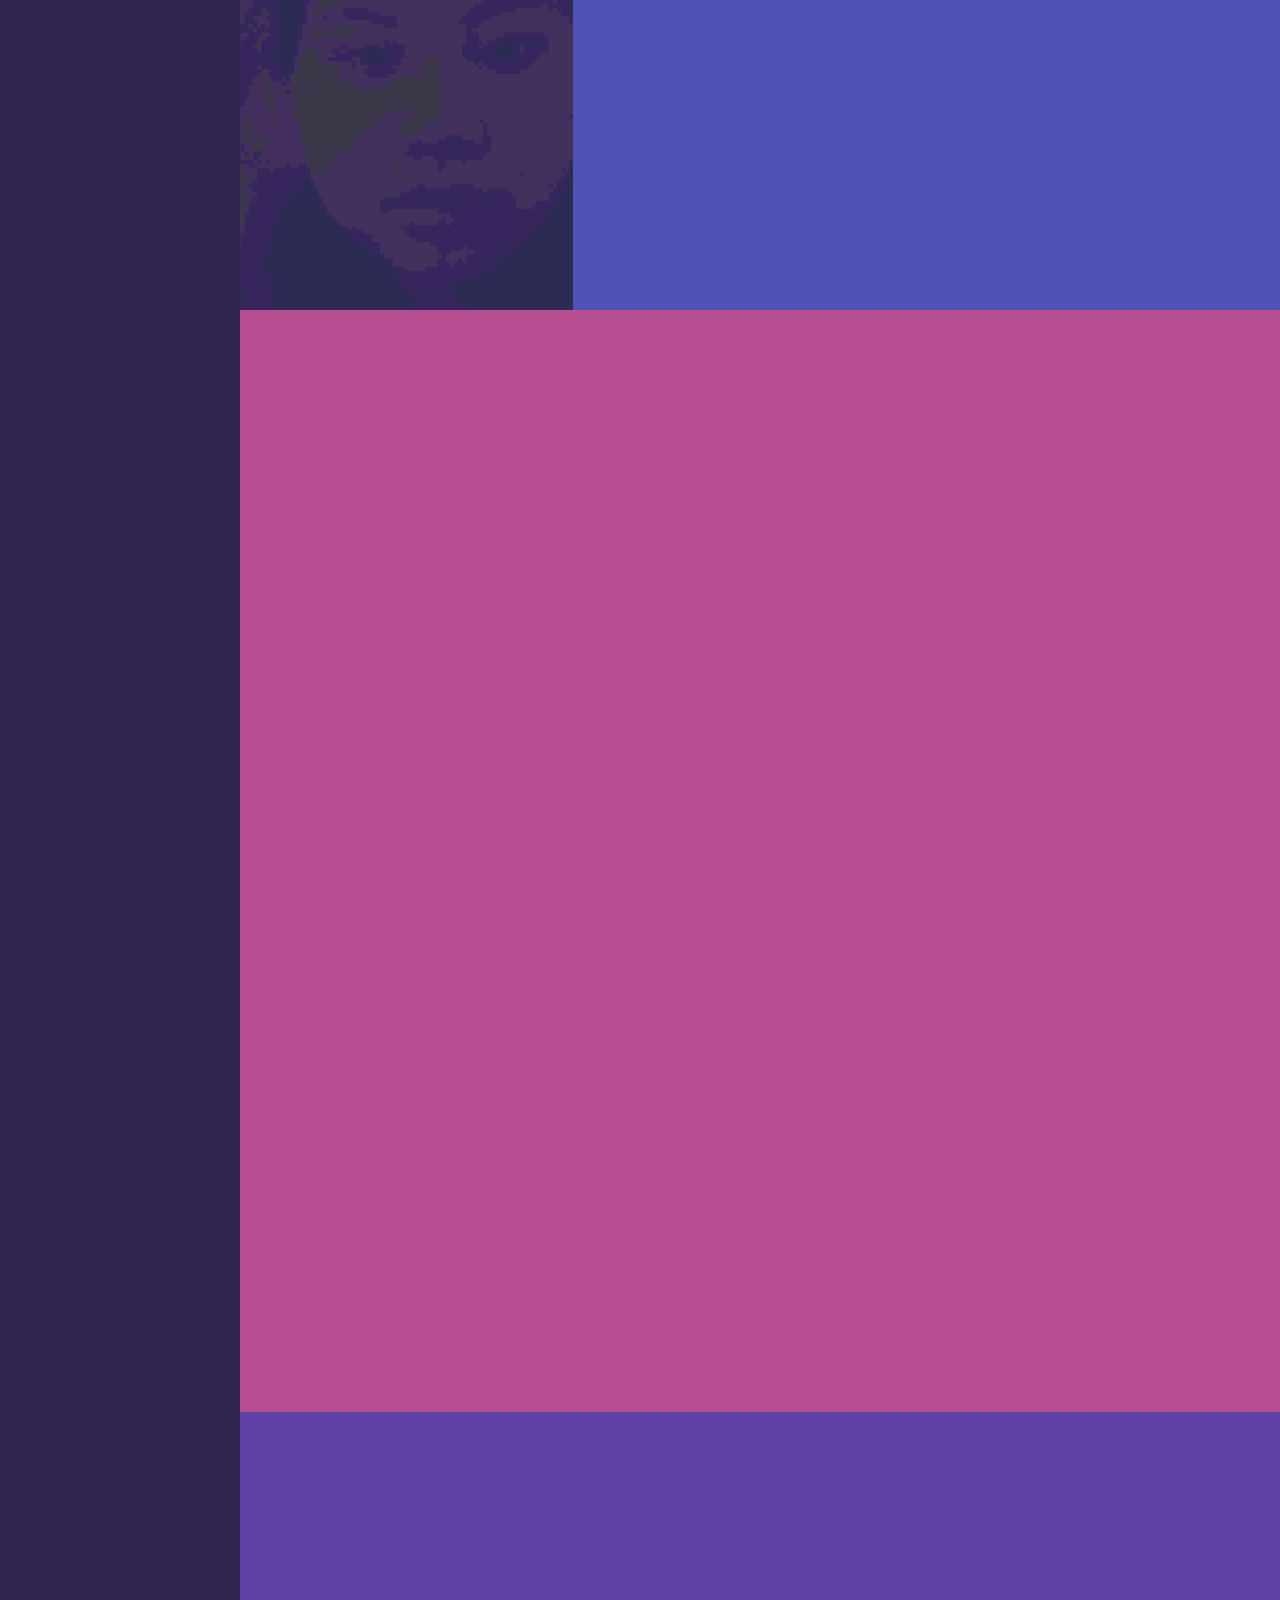
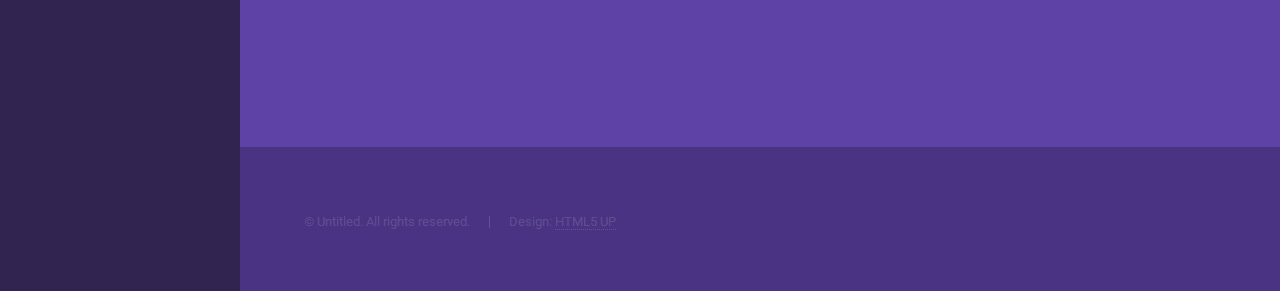
==== commit 7a0ec3b3: "1" ====
--- a/index.html
+++ b/index.html
@@ -3,7 +3,7 @@
 	Hyperspace by HTML5 UP
 	html5up.net | @ajlkn
 	Free for personal and commercial use under the CCA 3.0 license (html5up.net/license)
---这里是对的啊>
+-->
 <html>
 	<head>
 		<title>Shu Yang</title>
